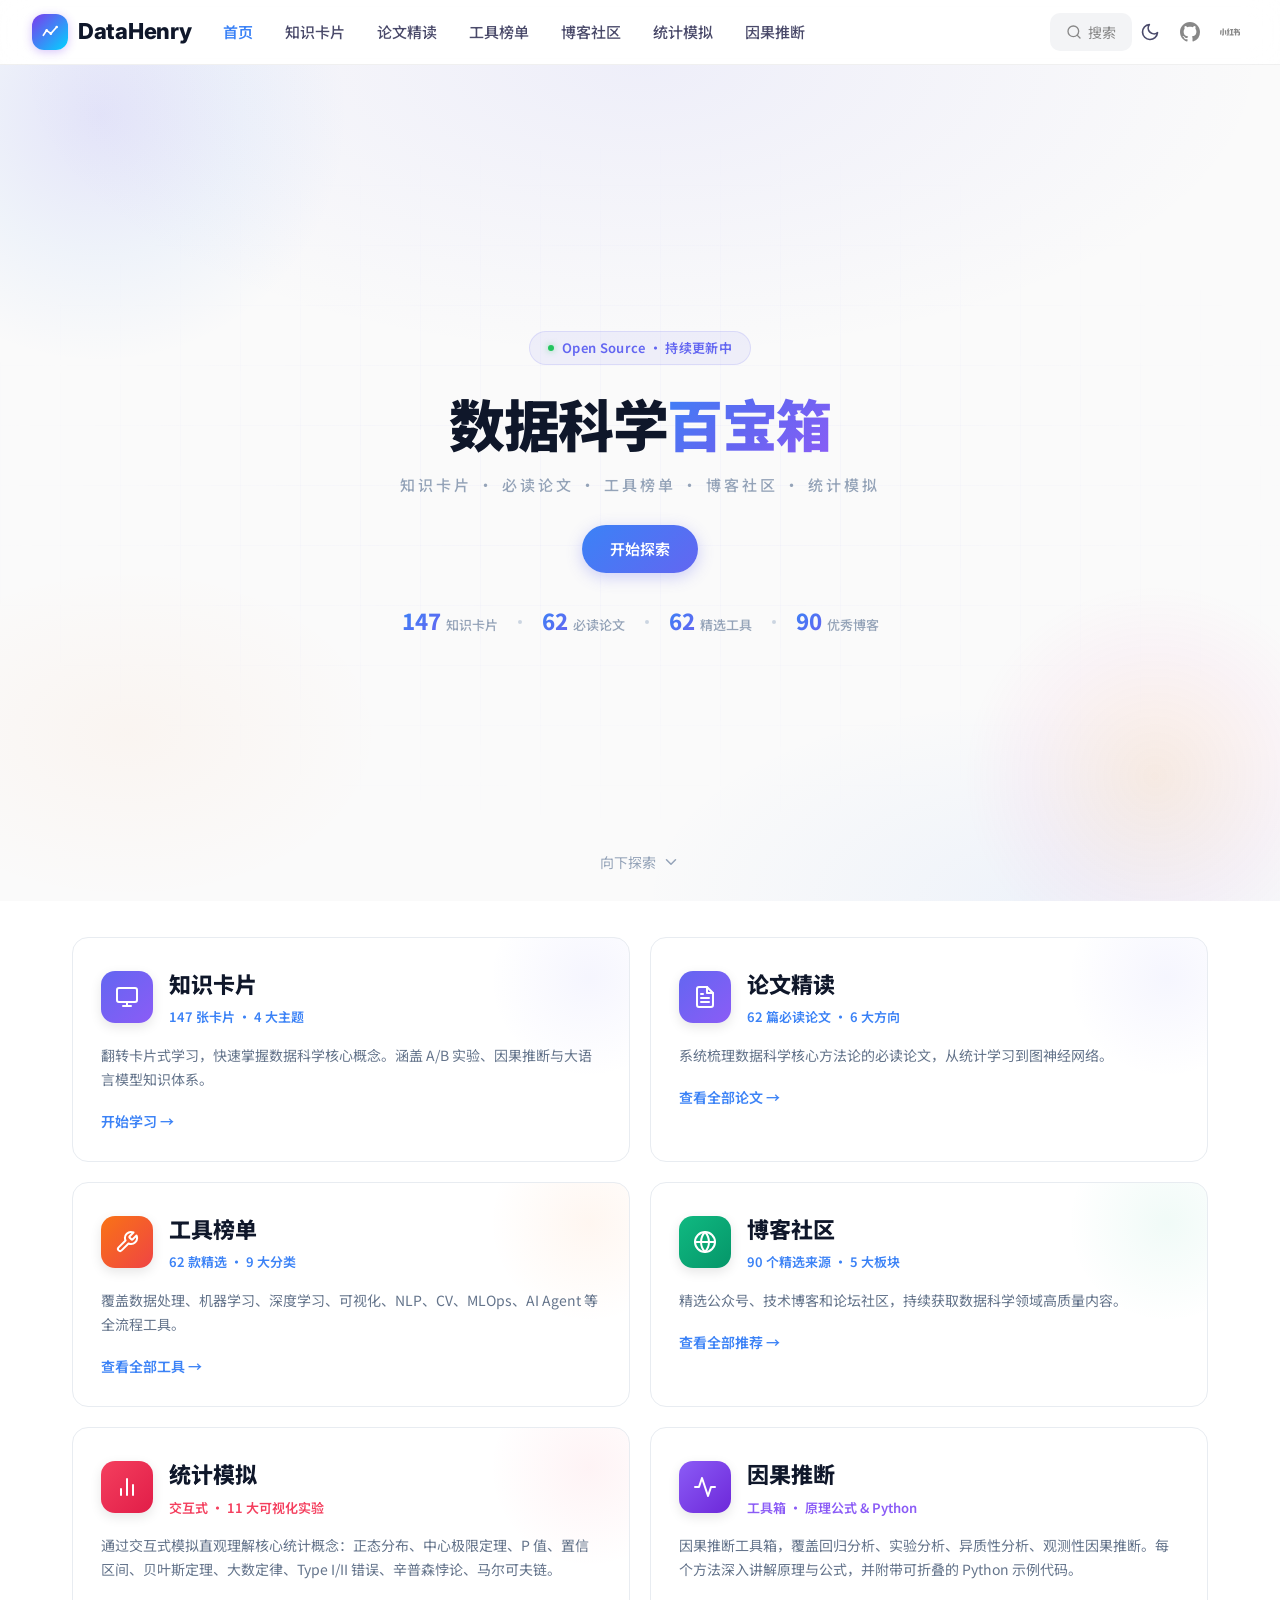
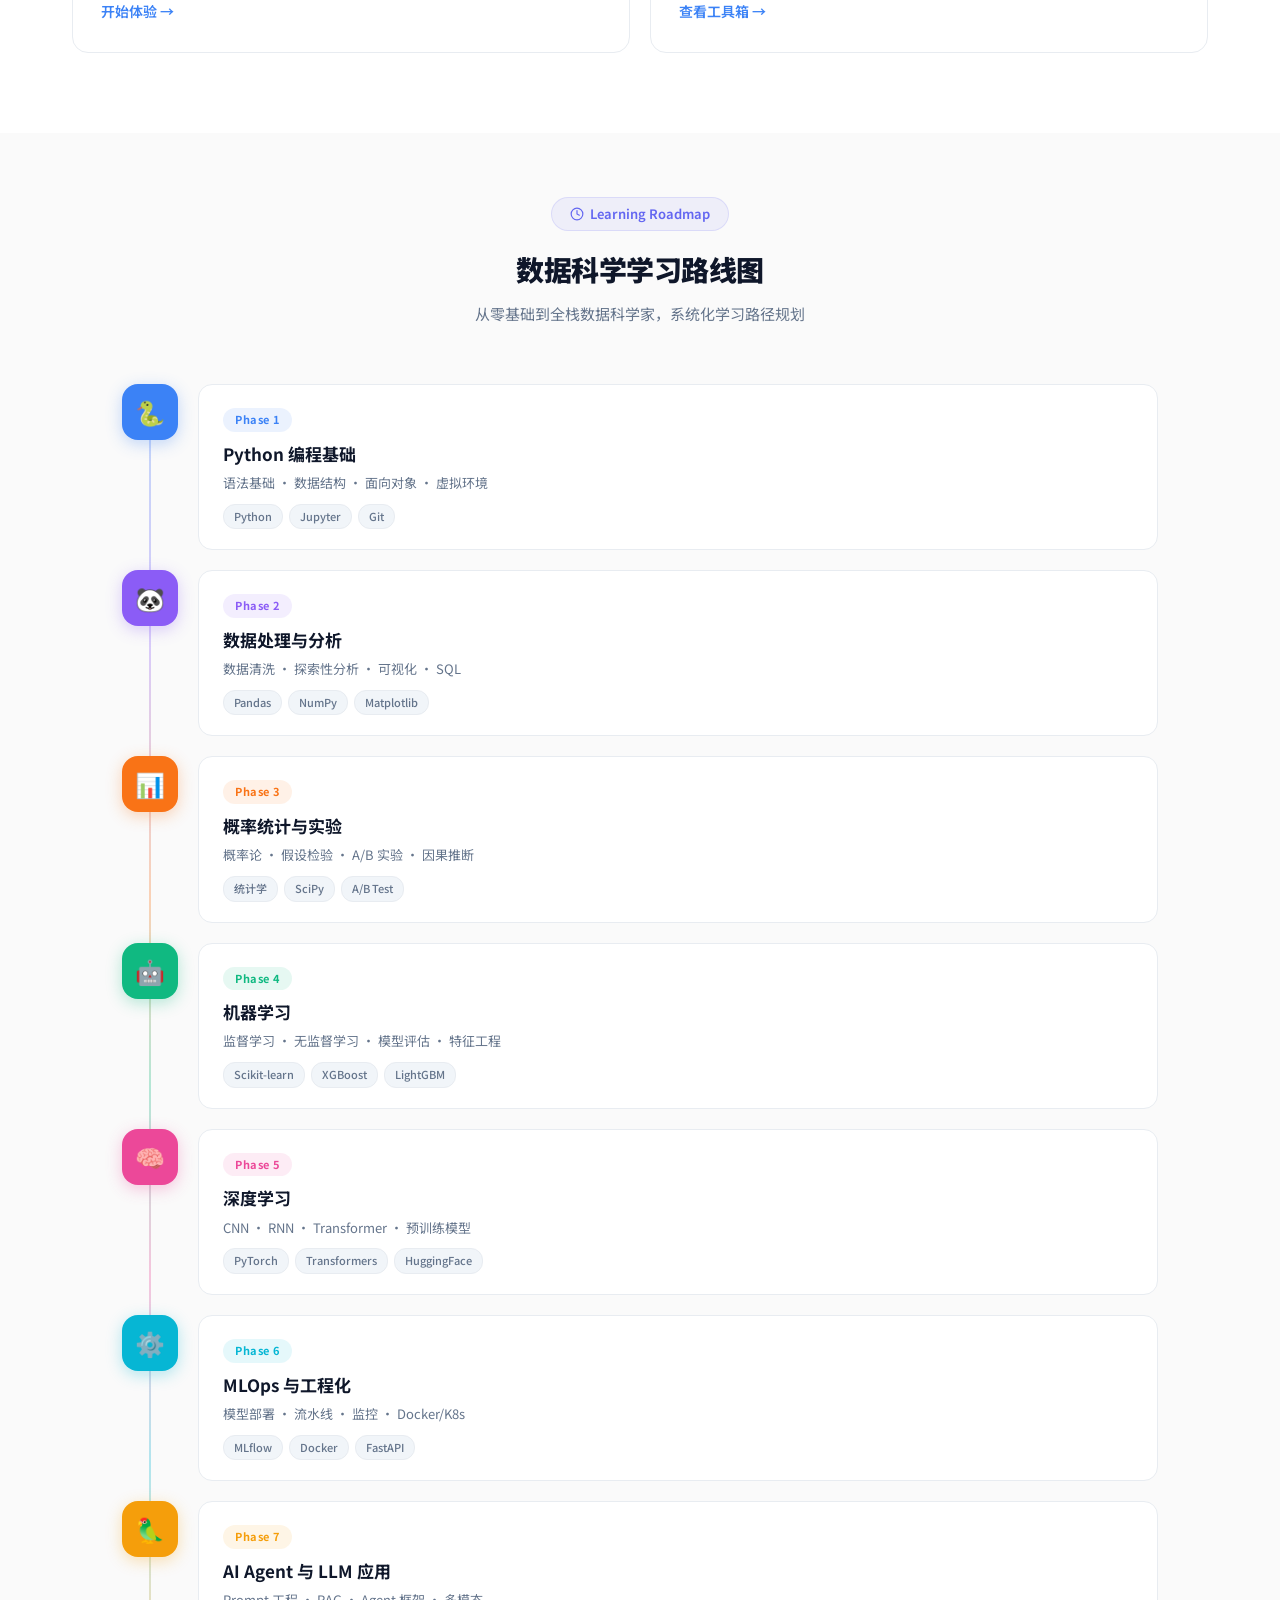
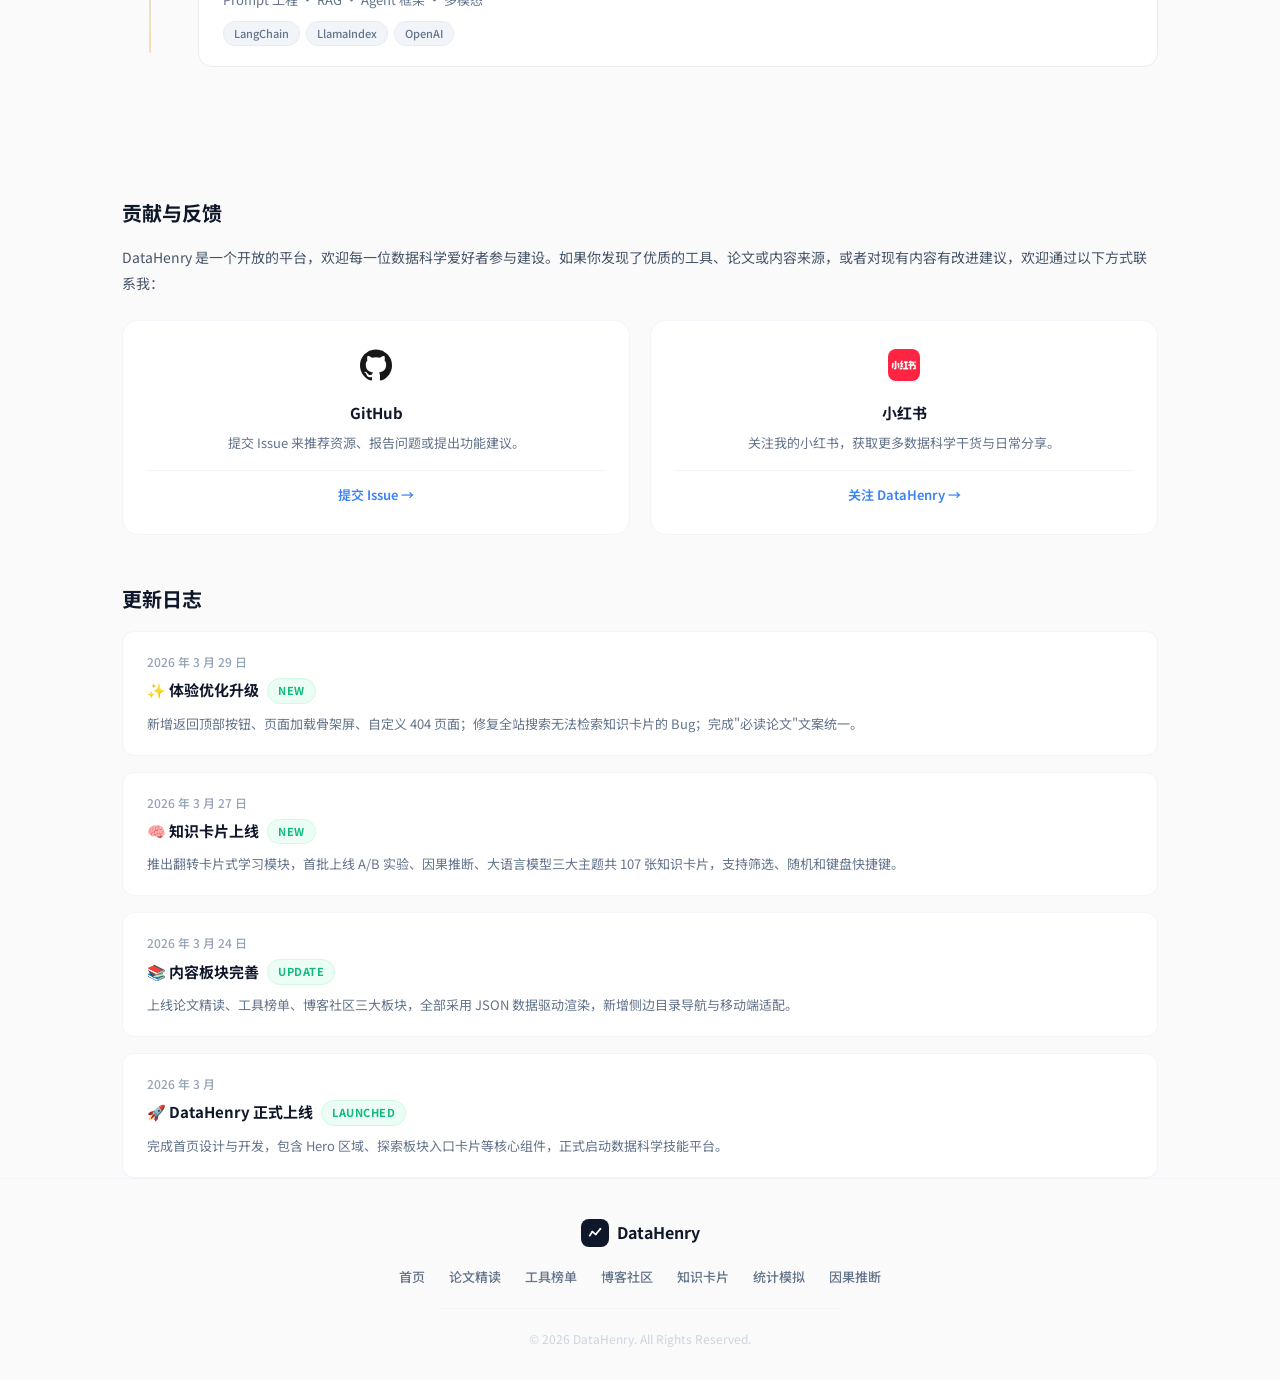
==== index.html @ 79230c28 "feat: 新增因果推断模块（异质性分析、实验分析），重组模块结构与样式更新" ====
<!DOCTYPE html>
<html lang="zh-CN">
<head>
  <meta charset="UTF-8">
  <meta name="viewport" content="width=device-width, initial-scale=1.0">
  <title>DataHenry - 数据科学百宝箱 | 工具·论文·博客一站式导航</title>
  <meta name="description" content="DataHenry 数据科学百宝箱，精选 60+ 数据科学工具、必读论文与优质博客社区，覆盖数据处理、机器学习、深度学习、NLP、CV、MLOps、AI Agent 全流程。">
  <meta name="keywords" content="数据科学,机器学习,深度学习,Python,数据分析,AI工具,论文精读,DataHenry">
  <link rel="canonical" href="https://www.datahenry.com/">
  <meta property="og:title" content="DataHenry - 数据科学百宝箱">
  <meta property="og:description" content="工具·论文·博客，一站式数据科学学习导航平台">
  <meta property="og:type" content="website">
  <meta property="og:url" content="https://www.datahenry.com/">
  <meta property="og:image" content="https://www.datahenry.com/images/og-cover.png">
  <meta name="twitter:card" content="summary_large_image">
  <meta name="twitter:title" content="DataHenry - 数据科学百宝箱">
  <meta name="twitter:description" content="工具·论文·博客，一站式数据科学学习导航平台">
  <meta name="twitter:image" content="https://www.datahenry.com/images/og-cover.png">
  <!-- Google Analytics: 替换 G-XXXXXXXXXX 为真实 ID 后取消注释 -->
  <!-- <script async src="https://www.googletagmanager.com/gtag/js?id=G-XXXXXXXXXX"></script>
  <script>window.dataLayer=window.dataLayer||[];function gtag(){dataLayer.push(arguments);}gtag('js',new Date());gtag('config','G-XXXXXXXXXX');</script> -->
  <!-- 百度统计 -->
  <script>
  var _hmt = _hmt || [];
  (function() {
    var hm = document.createElement("script");
    hm.src = "https://hm.baidu.com/hm.js?59f51c7002c5b191a2f53b23c5a838da";
    var s = document.getElementsByTagName("script")[0];
    s.parentNode.insertBefore(hm, s);
  })();
  </script>
  <script src="js/theme.js"></script>
  <link rel="icon" type="image/svg+xml" href="data:image/svg+xml,<svg xmlns='http://www.w3.org/2000/svg' viewBox='0 0 100 100'><defs><linearGradient id='g' x1='0' y1='0' x2='1' y2='1'><stop offset='0%25' stop-color='%237c3aed'/><stop offset='100%25' stop-color='%2300d4ff'/></linearGradient></defs><rect rx='20' width='100' height='100' fill='url(%23g)'/><polyline points='20 65 35 45 55 55 80 25' fill='none' stroke='white' stroke-width='8' stroke-linecap='round' stroke-linejoin='round'/><circle cx='35' cy='45' r='5' fill='white'/><circle cx='55' cy='55' r='5' fill='white'/><circle cx='80' cy='25' r='5' fill='white'/></svg>">
  <link rel="stylesheet" href="css/style.css?v=20260329e">
  <link rel="stylesheet" href="css/assistant.css?v=20260324">
  <link rel="stylesheet" href="css/dark-mode.css?v=20260329b">
  <link rel="preconnect" href="https://fonts.googleapis.com">
  <link rel="preconnect" href="https://fonts.gstatic.com" crossorigin>
  <link href="https://fonts.googleapis.com/css2?family=Noto+Sans+SC:wght@400;700&family=Inter:wght@800&display=swap" rel="stylesheet">
</head>
<body>

  <!-- 顶部导航 -->
  <header class="navbar">
    <div class="navbar-inner">
      <div class="logo">
        <a href="index.html" style="display:flex;align-items:center;gap:10px;">
          <div class="logo-icon"><svg viewBox="0 0 24 24"><polyline points="4 16 8 10 13 14 20 6"/><circle cx="8" cy="10" r="1.5" fill="#fff" stroke="none"/><circle cx="13" cy="14" r="1.5" fill="#fff" stroke="none"/><circle cx="20" cy="6" r="1.5" fill="#fff" stroke="none"/></svg></div>
          <span class="logo-text">DataHenry</span>
        </a>
      </div>
      <nav class="nav-links">
        <a href="index.html" class="nav-link active">首页</a>
        <a href="pages/flashcards.html" class="nav-link">知识卡片</a>
        <a href="pages/papers.html" class="nav-link">论文精读</a>
        <a href="pages/tools.html" class="nav-link">工具榜单</a>
        <a href="pages/articles.html" class="nav-link">博客社区</a>
        <a href="pages/stat-intuition.html" class="nav-link">统计模拟</a>
        <a href="pages/causal-inference.html" class="nav-link">因果推断</a>
      </nav>
      <div class="nav-search">
        <svg width="16" height="16" viewBox="0 0 24 24" fill="none" stroke="currentColor" stroke-width="2" stroke-linecap="round" stroke-linejoin="round">
          <circle cx="11" cy="11" r="8"></circle>
          <line x1="21" y1="21" x2="16.65" y2="16.65"></line>
        </svg>
        搜索
      </div>
      <div class="nav-social">
        <button class="theme-toggle" onclick="toggleTheme()" title="切换深色模式" aria-label="切换深色/浅色模式">
          <span class="icon-sun" aria-hidden="true"><svg width="20" height="20" viewBox="0 0 24 24" fill="none" stroke="currentColor" stroke-width="2" stroke-linecap="round" stroke-linejoin="round"><circle cx="12" cy="12" r="5"/><line x1="12" y1="1" x2="12" y2="3"/><line x1="12" y1="21" x2="12" y2="23"/><line x1="4.22" y1="4.22" x2="5.64" y2="5.64"/><line x1="18.36" y1="18.36" x2="19.78" y2="19.78"/><line x1="1" y1="12" x2="3" y2="12"/><line x1="21" y1="12" x2="23" y2="12"/><line x1="4.22" y1="19.78" x2="5.64" y2="18.36"/><line x1="18.36" y1="5.64" x2="19.78" y2="4.22"/></svg></span>
          <span class="icon-moon" aria-hidden="true"><svg width="20" height="20" viewBox="0 0 24 24" fill="none" stroke="currentColor" stroke-width="2" stroke-linecap="round" stroke-linejoin="round"><path d="M21 12.79A9 9 0 1111.21 3 7 7 0 0021 12.79z"/></svg></span>
        </button>
        <a href="https://github.com/datahenry99/datascience" target="_blank" rel="noopener" class="nav-github" title="GitHub" aria-label="GitHub">
          <svg width="20" height="20" viewBox="0 0 24 24" fill="currentColor"><path d="M12 0C5.37 0 0 5.37 0 12c0 5.31 3.435 9.795 8.205 11.385.6.105.825-.255.825-.57 0-.285-.015-1.23-.015-2.235-3.015.555-3.795-.735-4.035-1.41-.135-.345-.72-1.41-1.23-1.695-.42-.225-1.02-.78-.015-.795.945-.015 1.62.87 1.845 1.23 1.08 1.815 2.805 1.305 3.495.99.105-.78.42-1.305.765-1.605-2.67-.3-5.46-1.335-5.46-5.925 0-1.305.465-2.385 1.23-3.225-.12-.3-.54-1.53.12-3.18 0 0 1.005-.315 3.3 1.23.96-.27 1.98-.405 3-.405s2.04.135 3 .405c2.295-1.56 3.3-1.23 3.3-1.23.66 1.65.24 2.88.12 3.18.765.84 1.23 1.905 1.23 3.225 0 4.605-2.805 5.625-5.475 5.925.435.375.81 1.095.81 2.22 0 1.605-.015 2.895-.015 3.3 0 .315.225.69.825.57A12.02 12.02 0 0024 12c0-6.63-5.37-12-12-12z"/></svg>
        </a>
        <a href="https://xhslink.com/m/5PayTgjUO7K" target="_blank" rel="noopener" class="nav-xiaohongshu" title="小红书" aria-label="小红书">
          <svg width="20" height="20" viewBox="0 0 24 24" fill="currentColor"><path d="M22.405 9.879c.002.016.01.02.07.019h.725a.797.797 0 0 0 .78-.972.794.794 0 0 0-.884-.618.795.795 0 0 0-.692.794c0 .101-.002.666.001.777zm-11.509 4.808c-.203.001-1.353.004-1.685.003a2.528 2.528 0 0 1-.766-.126.025.025 0 0 0-.03.014L7.7 16.127a.025.025 0 0 0 .01.032c.111.06.336.124.495.124.66.01 1.32.002 1.981 0 .01 0 .02-.006.023-.015l.712-1.545a.025.025 0 0 0-.024-.036zM.477 9.91c-.071 0-.076.002-.076.01a.834.834 0 0 0-.01.08c-.027.397-.038.495-.234 3.06-.012.24-.034.389-.135.607-.026.057-.033.042.003.112.046.092.681 1.523.787 1.74.008.015.011.02.017.02.008 0 .033-.026.047-.044.147-.187.268-.391.371-.606.306-.635.44-1.325.486-1.706.014-.11.021-.22.03-.33l.204-2.616.022-.293c.003-.029 0-.033-.03-.034zm7.203 3.757a1.427 1.427 0 0 1-.135-.607c-.004-.084-.031-.39-.235-3.06a.443.443 0 0 0-.01-.082c-.004-.011-.052-.008-.076-.008h-1.48c-.03.001-.034.005-.03.034l.021.293c.076.982.153 1.964.233 2.946.05.4.186 1.085.487 1.706.103.215.223.419.37.606.015.018.037.051.048.049.02-.003.742-1.642.804-1.765.036-.07.03-.055.003-.112zm3.861-.913h-.872a.126.126 0 0 1-.116-.178l1.178-2.625a.025.025 0 0 0-.023-.035l-1.318-.003a.148.148 0 0 1-.135-.21l.876-1.954a.025.025 0 0 0-.023-.035h-1.56c-.01 0-.02.006-.024.015l-.926 2.068c-.085.169-.314.634-.399.938a.534.534 0 0 0-.02.191.46.46 0 0 0 .23.378.981.981 0 0 0 .46.119h.59c.041 0-.688 1.482-.834 1.972a.53.53 0 0 0-.023.172.465.465 0 0 0 .23.398c.15.092.342.12.475.12l1.66-.001c.01 0 .02-.006.023-.015l.575-1.28a.025.025 0 0 0-.024-.035zm-6.93-4.937H3.1a.032.032 0 0 0-.034.033c0 1.048-.01 2.795-.01 6.829 0 .288-.269.262-.28.262h-.74c-.04.001-.044.004-.04.047.001.037.465 1.064.555 1.263.01.02.03.033.051.033.157.003.767.009.938-.014.153-.02.3-.06.438-.132.3-.156.49-.419.595-.765.052-.172.075-.353.075-.533.002-2.33 0-4.66-.007-6.991a.032.032 0 0 0-.032-.032zm11.784 6.896c0-.014-.01-.021-.024-.022h-1.465c-.048-.001-.049-.002-.05-.049v-4.66c0-.072-.005-.07.07-.07h.863c.08 0 .075.004.075-.074V8.393c0-.082.006-.076-.08-.076h-3.5c-.064 0-.075-.006-.075.073v1.445c0 .083-.006.077.08.077h.854c.075 0 .07-.004.07.07v4.624c0 .095.008.084-.085.084-.37 0-1.11-.002-1.304 0-.048.001-.06.03-.06.03l-.697 1.519s-.014.025-.008.036c.006.01.013.008.058.008 1.748.003 3.495.002 5.243.002.03-.001.034-.006.035-.033v-1.539zm4.177-3.43c0 .013-.007.023-.02.024-.346.006-.692.004-1.037.004-.014-.002-.022-.01-.022-.024-.005-.434-.007-.869-.01-1.303 0-.072-.006-.071.07-.07l.733-.003c.041 0 .081.002.12.015.093.025.16.107.165.204.006.431.002 1.153.001 1.153zm2.67.244a1.953 1.953 0 0 0-.883-.222h-.18c-.04-.001-.04-.003-.042-.04V10.21c0-.132-.007-.263-.025-.394a1.823 1.823 0 0 0-.153-.53 1.533 1.533 0 0 0-.677-.71 2.167 2.167 0 0 0-1-.258c-.153-.003-.567 0-.72 0-.07 0-.068.004-.068-.065V7.76c0-.031-.01-.041-.046-.039H17.93s-.016 0-.023.007c-.006.006-.008.012-.008.023v.546c-.008.036-.057.015-.082.022h-.95c-.022.002-.028.008-.03.032v1.481c0 .09-.004.082.082.082h.913c.082 0 .072.128.072.128V11.19s.003.117-.06.117h-1.482c-.068 0-.06.082-.06.082v1.445s-.01.068.064.068h1.457c.082 0 .076-.006.076.079v3.225c0 .088-.007.081.082.081h1.43c.09 0 .082.007.082-.08v-3.27c0-.029.006-.035.033-.035l2.323-.003c.098 0 .191.02.28.061a.46.46 0 0 1 .274.407c.008.395.003.79.003 1.185 0 .259-.107.367-.33.367h-1.218c-.023.002-.029.008-.028.033.184.437.374.871.57 1.303a.045.045 0 0 0 .04.026c.17.005.34.002.51.003.15-.002.517.004.666-.01a2.03 2.03 0 0 0 .408-.075c.59-.18.975-.698.976-1.313v-1.981c0-.128-.01-.254-.034-.38 0 .078-.029-.641-.724-.998z"/></svg>
        </a>
      </div>
      <button class="nav-theme-mobile" onclick="toggleTheme()" title="切换深色模式">
        <span class="icon-sun"><svg width="20" height="20" viewBox="0 0 24 24" fill="none" stroke="currentColor" stroke-width="2" stroke-linecap="round" stroke-linejoin="round"><circle cx="12" cy="12" r="5"/><line x1="12" y1="1" x2="12" y2="3"/><line x1="12" y1="21" x2="12" y2="23"/><line x1="4.22" y1="4.22" x2="5.64" y2="5.64"/><line x1="18.36" y1="18.36" x2="19.78" y2="19.78"/><line x1="1" y1="12" x2="3" y2="12"/><line x1="21" y1="12" x2="23" y2="12"/><line x1="4.22" y1="19.78" x2="5.64" y2="18.36"/><line x1="18.36" y1="5.64" x2="19.78" y2="4.22"/></svg></span>
        <span class="icon-moon"><svg width="20" height="20" viewBox="0 0 24 24" fill="none" stroke="currentColor" stroke-width="2" stroke-linecap="round" stroke-linejoin="round"><path d="M21 12.79A9 9 0 1111.21 3 7 7 0 0021 12.79z"/></svg></span>
      </button>
      <button class="nav-search-mobile" onclick="openSearch()">
        <svg width="20" height="20" viewBox="0 0 24 24" fill="none" stroke="currentColor" stroke-width="2" stroke-linecap="round" stroke-linejoin="round"><circle cx="11" cy="11" r="8"></circle><line x1="21" y1="21" x2="16.65" y2="16.65"></line></svg>
      </button>
      <button class="nav-hamburger" onclick="toggleMobileMenu()" aria-label="打开导航菜单" aria-expanded="false">
        <svg viewBox="0 0 24 24" fill="none" stroke="currentColor" stroke-width="2" stroke-linecap="round"><line x1="3" y1="6" x2="21" y2="6"/><line x1="3" y1="12" x2="21" y2="12"/><line x1="3" y1="18" x2="21" y2="18"/></svg>
      </button>
    </div>
  </header>

  <!-- 移动端菜单 -->
  <div class="mobile-menu-overlay" onclick="toggleMobileMenu()" aria-hidden="true"></div>
  <div class="mobile-menu" role="dialog" aria-label="导航菜单">
    <!-- 品牌头部 -->
    <div class="mobile-menu-brand">
      <div class="mobile-menu-brand-left">
        <div class="mobile-menu-logo"><svg viewBox="0 0 24 24" width="20" height="20" fill="none" stroke="#fff" stroke-width="2.5" stroke-linecap="round" stroke-linejoin="round"><polyline points="4 16 8 10 13 14 20 6"/><circle cx="8" cy="10" r="1.5" fill="#fff" stroke="none"/><circle cx="13" cy="14" r="1.5" fill="#fff" stroke="none"/><circle cx="20" cy="6" r="1.5" fill="#fff" stroke="none"/></svg></div>
        <div>
          <div class="mobile-menu-brand-name">DataHenry</div>
          <div class="mobile-menu-brand-desc">数据科学导航站</div>
        </div>
      </div>
      <button class="mobile-menu-close" onclick="toggleMobileMenu()">
        <svg width="16" height="16" viewBox="0 0 24 24" fill="none" stroke="currentColor" stroke-width="2" stroke-linecap="round"><line x1="18" y1="6" x2="6" y2="18"/><line x1="6" y1="6" x2="18" y2="18"/></svg>
      </button>
    </div>

    <!-- 搜索 -->
    <div class="mobile-search-btn" onclick="toggleMobileMenu();openSearch();">
      <svg width="15" height="15" viewBox="0 0 24 24" fill="none" stroke="currentColor" stroke-width="2" stroke-linecap="round" stroke-linejoin="round"><circle cx="11" cy="11" r="8"></circle><line x1="21" y1="21" x2="16.65" y2="16.65"></line></svg>
      <span>搜索本站信息</span>
    </div>

    <!-- 导航链接 -->
    <div class="mobile-menu-links">
      <a href="index.html" class="mobile-link active">
        <span class="mobile-link-icon"><svg width="18" height="18" viewBox="0 0 24 24" fill="none" stroke="currentColor" stroke-width="2" stroke-linecap="round" stroke-linejoin="round"><path d="M3 9l9-7 9 7v11a2 2 0 0 1-2 2H5a2 2 0 0 1-2-2z"/><polyline points="9 22 9 12 15 12 15 22"/></svg></span>
        <span class="mobile-link-text">首页</span>
      </a>
      <a href="pages/flashcards.html" class="mobile-link">
        <span class="mobile-link-icon"><svg width="18" height="18" viewBox="0 0 24 24" fill="none" stroke="currentColor" stroke-width="2" stroke-linecap="round" stroke-linejoin="round"><rect x="2" y="3" width="20" height="14" rx="2" ry="2"/><line x1="8" y1="21" x2="16" y2="21"/><line x1="12" y1="17" x2="12" y2="21"/></svg></span>
        <span class="mobile-link-text">知识卡片</span>
      </a>
      <a href="pages/papers.html" class="mobile-link">
        <span class="mobile-link-icon"><svg width="18" height="18" viewBox="0 0 24 24" fill="none" stroke="currentColor" stroke-width="2" stroke-linecap="round" stroke-linejoin="round"><path d="M14 2H6a2 2 0 0 0-2 2v16a2 2 0 0 0 2 2h12a2 2 0 0 0 2-2V8z"/><polyline points="14 2 14 8 20 8"/><line x1="16" y1="13" x2="8" y2="13"/><line x1="16" y1="17" x2="8" y2="17"/></svg></span>
        <span class="mobile-link-text">论文精读</span>
      </a>
      <a href="pages/tools.html" class="mobile-link">
        <span class="mobile-link-icon"><svg width="18" height="18" viewBox="0 0 24 24" fill="none" stroke="currentColor" stroke-width="2" stroke-linecap="round" stroke-linejoin="round"><path d="M14.7 6.3a1 1 0 0 0 0 1.4l1.6 1.6a1 1 0 0 0 1.4 0l3.77-3.77a6 6 0 0 1-7.94 7.94l-6.91 6.91a2.12 2.12 0 0 1-3-3l6.91-6.91a6 6 0 0 1 7.94-7.94l-3.76 3.76z"/></svg></span>
        <span class="mobile-link-text">工具榜单</span>
      </a>
      <a href="pages/articles.html" class="mobile-link">
        <span class="mobile-link-icon"><svg width="18" height="18" viewBox="0 0 24 24" fill="none" stroke="currentColor" stroke-width="2" stroke-linecap="round" stroke-linejoin="round"><circle cx="12" cy="12" r="10"/><line x1="2" y1="12" x2="22" y2="12"/><path d="M12 2a15.3 15.3 0 0 1 4 10 15.3 15.3 0 0 1-4 10 15.3 15.3 0 0 1-4-10 15.3 15.3 0 0 1 4-10z"/></svg></span>
        <span class="mobile-link-text">博客社区</span>
      </a>
      <a href="pages/stat-intuition.html" class="mobile-link">
        <span class="mobile-link-icon"><svg width="18" height="18" viewBox="0 0 24 24" fill="none" stroke="currentColor" stroke-width="2" stroke-linecap="round" stroke-linejoin="round"><path d="M18 20V10"/><path d="M12 20V4"/><path d="M6 20v-6"/></svg></span>
        <span class="mobile-link-text">统计模拟</span>
      </a>
      <a href="pages/causal-inference.html" class="mobile-link">
        <span class="mobile-link-icon"><svg width="18" height="18" viewBox="0 0 24 24" fill="none" stroke="currentColor" stroke-width="2" stroke-linecap="round" stroke-linejoin="round"><path d="M22 12h-4l-3 9L9 3l-3 9H2"/></svg></span>
        <span class="mobile-link-text">因果推断</span>
      </a>
    </div>



    <!-- 底部 -->
    <div class="mobile-menu-footer">
      <div class="mobile-menu-footer-deco"></div>
      <p>© 2026 DataHenry</p>
    </div>
  </div>
  <script>
  function toggleMobileMenu() {
    const menu = document.querySelector('.mobile-menu');
    menu.classList.toggle('active');
    document.querySelector('.mobile-menu-overlay').classList.toggle('active');
    const isOpen = menu.classList.contains('active');
    document.body.style.overflow = isOpen ? 'hidden' : '';
    const hamburger = document.querySelector('.nav-hamburger');
    if (hamburger) hamburger.setAttribute('aria-expanded', isOpen);
  }
  </script>

  <!-- Hero 区域 -->
  <section class="hero">
    <div class="hero-bg-blur"></div>
    <div class="hero-inner hero-center">
      <div class="hero-tag">
        <span class="hero-tag-dot"></span>
        Open Source · 持续更新中
      </div>
      <h1 class="hero-title">
        数据科学<span class="hero-title-gradient">百宝箱</span>
      </h1>
      <p class="hero-subtitle">知识卡片 · 必读论文 · 工具榜单 · 博客社区 · 统计模拟</p>
      <div class="hero-cta-group">
        <a href="#explore" class="btn btn-primary hero-btn">开始探索</a>
      </div>
      <div class="hero-stats-inline">
        <div class="hero-stat-inline">
          <span class="hero-stat-num" id="stat-flashcards">--</span>
          <span class="hero-stat-txt">知识卡片</span>
        </div>
        <span class="hero-stat-dot"></span>
        <div class="hero-stat-inline">
          <span class="hero-stat-num" id="stat-papers">--</span>
          <span class="hero-stat-txt">必读论文</span>
        </div>
        <span class="hero-stat-dot"></span>
        <div class="hero-stat-inline">
          <span class="hero-stat-num" id="stat-tools">--</span>
          <span class="hero-stat-txt">精选工具</span>
        </div>
        <span class="hero-stat-dot"></span>
        <div class="hero-stat-inline">
          <span class="hero-stat-num" id="stat-articles">--</span>
          <span class="hero-stat-txt">优秀博客</span>
        </div>
      </div>
    </div>
    <!-- 浮动技术标签 -->
    <div class="hero-float-tags">
      <span class="float-tag" style="--x:-580px;--y:-180px;--delay:0s;">🐼 Pandas</span>
      <span class="float-tag" style="--x:350px;--y:-190px;--delay:0.6s;">🔥 PyTorch</span>
      <span class="float-tag" style="--x:580px;--y:-160px;--delay:1.1s;">📊 Matplotlib</span>
      <span class="float-tag" style="--x:-560px;--y:200px;--delay:0.3s;">🤖 Scikit-learn</span>
      <span class="float-tag" style="--x:540px;--y:120px;--delay:0.8s;">🧠 TensorFlow</span>
      <span class="float-tag" style="--x:-540px;--y:10px;--delay:0.5s;">🦜 LangChain</span>
      <span class="float-tag" style="--x:-400px;--y:-200px;--delay:0.9s;">🧪 AB实验</span>
      <span class="float-tag" style="--x:500px;--y:200px;--delay:1.3s;">🦀 OpenClaw</span>
    </div>
    <a href="#explore" class="hero-scroll-hint">
      <span>向下探索</span>
      <svg width="18" height="18" viewBox="0 0 24 24" fill="none" stroke="currentColor" stroke-width="2" stroke-linecap="round" stroke-linejoin="round"><polyline points="6 9 12 15 18 9"/></svg>
    </a>
  </section>

  <script>
  // 动态统计各板块数量，同步更新 Hero 统计和卡片副标题/标签
  // 标签配色表
  const tagColors = ['#3b82f6','#8b5cf6','#f97316','#10b981','#ef4444','#ec4899','#06b6d4','#f59e0b','#22c55e','#64748b'];

  function renderTags(container, names, maxShow) {
    if (!container) return;
    container.innerHTML = '';
    const show = names.slice(0, maxShow);
    const rest = names.length - maxShow;
    show.forEach((name, i) => {
      const span = document.createElement('span');
      span.className = 'explore-mini-tag';
      span.style.setProperty('--tag-color', tagColors[i % tagColors.length]);
      span.textContent = name;
      container.appendChild(span);
    });
    if (rest > 0) {
      const more = document.createElement('span');
      more.className = 'explore-mini-tag';
      more.style.setProperty('--tag-color', '#64748b');
      more.textContent = '+' + rest + ' more';
      container.appendChild(more);
    }
  }

  (async function loadStats() {
    // ===== 论文 =====
    try {
      const papersRes = await fetch('data/papers.json');
      const papersData = await papersRes.json();
      const sections = papersData.sections;
      const papersCount = sections.reduce((sum, s) => sum + s.papers.length, 0);
      const papersCats = sections.length;
      document.getElementById('stat-papers').textContent = papersCount;
      document.getElementById('card-papers-subtitle').textContent = papersCount + ' 篇必读论文 · ' + papersCats + ' 大方向';
      const paperNames = sections.map(s => s.icon + ' ' + s.title);
      renderTags(document.getElementById('card-papers-tags'), paperNames, 4);
    } catch(e) {
      document.getElementById('stat-papers').textContent = '--';
    }

    // ===== 博客与社区 =====
    try {
      const articlesRes = await fetch('data/articles.json');
      const articlesData = await articlesRes.json();
      const aSections = articlesData.sections;
      const articlesCount = aSections.reduce((sum, s) => sum + s.items.length, 0);
      const articlesCats = aSections.length;
      document.getElementById('stat-articles').textContent = articlesCount;
      document.getElementById('card-articles-subtitle').textContent = articlesCount + ' 个精选来源 · ' + articlesCats + ' 大板块';
      const articleNames = aSections.map(s => s.icon + ' ' + s.title);
      renderTags(document.getElementById('card-articles-tags'), articleNames, 4);
    } catch(e) {
      document.getElementById('stat-articles').textContent = '--';
    }

    // ===== 工具 =====
    try {
      const toolsRes = await fetch('data/tools.json');
      const toolsData = await toolsRes.json();
      const toolsCount = toolsData.tools.length;
      const catCount = toolsData.categories.length;
      const catNames = toolsData.categories.map(c => c.emoji + ' ' + c.title);
      document.getElementById('stat-tools').textContent = toolsCount;
      document.getElementById('card-tools-subtitle').textContent = toolsCount + ' 款精选 · ' + catCount + ' 大分类';
      renderTags(document.getElementById('card-tools-tags'), catNames, 4);
    } catch(e) {
      document.getElementById('stat-tools').textContent = '--';
    }

    // ===== 知识卡片 =====
    try {
      const flashRes = await fetch('data/flashcards.json');
      const flashData = await flashRes.json();
      const topics = flashData.topics;
      const flashCount = topics.reduce((sum, t) => sum + t.cardCount, 0);
      document.getElementById('stat-flashcards').textContent = flashCount;
      document.getElementById('card-flashcards-subtitle').textContent = flashCount + ' 张卡片 · ' + topics.length + ' 大主题';
    } catch(e) {
      document.getElementById('stat-flashcards').textContent = '--';
    }


  })();
  </script>

  <!-- 探索板块入口区域 -->
  <section class="explore-section" id="explore">
    <div class="explore-inner">
      <div class="explore-grid">

        <!-- 知识卡片 -->
        <a href="pages/flashcards.html" class="explore-card explore-card-flashcards">
          <div class="explore-card-glow"></div>
          <div class="explore-card-content">
            <div class="explore-card-header">
              <div class="explore-card-icon" style="background: linear-gradient(135deg, #6366f1, #8b5cf6);"><svg width="24" height="24" viewBox="0 0 24 24" fill="none" stroke="#fff" stroke-width="2" stroke-linecap="round" stroke-linejoin="round"><rect x="2" y="3" width="20" height="14" rx="2" ry="2"/><line x1="8" y1="21" x2="16" y2="21"/><line x1="12" y1="17" x2="12" y2="21"/></svg></div>
              <div class="explore-card-info">
                <h3 class="explore-card-title">知识卡片</h3>
                <p class="explore-card-subtitle" id="card-flashcards-subtitle">107 张卡片 · 3 大主题</p>
              </div>
            </div>
            <p class="explore-card-desc">翻转卡片式学习，快速掌握数据科学核心概念。涵盖 A/B 实验、因果推断与大语言模型知识体系。</p>
            <span class="explore-card-arrow">开始学习 →</span>
          </div>
        </a>

        <!-- 论文精读卡片 -->
        <a href="pages/papers.html" class="explore-card explore-card-papers">
          <div class="explore-card-glow"></div>
          <div class="explore-card-content">
            <div class="explore-card-header">
              <div class="explore-card-icon" style="background: linear-gradient(135deg, #6366f1, #8b5cf6);"><svg width="24" height="24" viewBox="0 0 24 24" fill="none" stroke="#fff" stroke-width="2" stroke-linecap="round" stroke-linejoin="round"><path d="M14 2H6a2 2 0 0 0-2 2v16a2 2 0 0 0 2 2h12a2 2 0 0 0 2-2V8z"/><polyline points="14 2 14 8 20 8"/><line x1="16" y1="13" x2="8" y2="13"/><line x1="16" y1="17" x2="8" y2="17"/><polyline points="10 9 9 9 8 9"/></svg></div>
              <div class="explore-card-info">
                <h3 class="explore-card-title">论文精读</h3>
                <p class="explore-card-subtitle" id="card-papers-subtitle">-- 篇必读论文 · -- 大方向</p>
              </div>
            </div>
            <p class="explore-card-desc">系统梳理数据科学核心方法论的必读论文，从统计学习到图神经网络。</p>
            <span class="explore-card-arrow">查看全部论文 →</span>
          </div>
        </a>

        <!-- 工具榜单卡片 -->
        <a href="pages/tools.html" class="explore-card explore-card-tools">
          <div class="explore-card-glow"></div>
          <div class="explore-card-content">
            <div class="explore-card-header">
              <div class="explore-card-icon" style="background: linear-gradient(135deg, #f97316, #ef4444);"><svg width="24" height="24" viewBox="0 0 24 24" fill="none" stroke="#fff" stroke-width="2" stroke-linecap="round" stroke-linejoin="round"><path d="M14.7 6.3a1 1 0 0 0 0 1.4l1.6 1.6a1 1 0 0 0 1.4 0l3.77-3.77a6 6 0 0 1-7.94 7.94l-6.91 6.91a2.12 2.12 0 0 1-3-3l6.91-6.91a6 6 0 0 1 7.94-7.94l-3.76 3.76z"/></svg></div>
              <div class="explore-card-info">
                <h3 class="explore-card-title">工具榜单</h3>
                <p class="explore-card-subtitle" id="card-tools-subtitle">-- 款精选 · -- 大分类</p>
              </div>
            </div>
            <p class="explore-card-desc">覆盖数据处理、机器学习、深度学习、可视化、NLP、CV、MLOps、AI Agent 等全流程工具。</p>
            <span class="explore-card-arrow">查看全部工具 →</span>
          </div>
        </a>

        <!-- 博客社区卡片 -->
        <a href="pages/articles.html" class="explore-card explore-card-articles">
          <div class="explore-card-glow"></div>
          <div class="explore-card-content">
            <div class="explore-card-header">
              <div class="explore-card-icon" style="background: linear-gradient(135deg, #10b981, #059669);"><svg width="24" height="24" viewBox="0 0 24 24" fill="none" stroke="#fff" stroke-width="2" stroke-linecap="round" stroke-linejoin="round"><circle cx="12" cy="12" r="10"/><line x1="2" y1="12" x2="22" y2="12"/><path d="M12 2a15.3 15.3 0 0 1 4 10 15.3 15.3 0 0 1-4 10 15.3 15.3 0 0 1-4-10 15.3 15.3 0 0 1 4-10z"/></svg></div>
              <div class="explore-card-info">
                <h3 class="explore-card-title">博客社区</h3>
                <p class="explore-card-subtitle" id="card-articles-subtitle">-- 个精选来源 · -- 大板块</p>
              </div>
            </div>
            <p class="explore-card-desc">精选公众号、技术博客和论坛社区，持续获取数据科学领域高质量内容。</p>
            <span class="explore-card-arrow">查看全部推荐 →</span>
          </div>
        </a>

        <!-- 统计模拟 -->
        <a href="pages/stat-intuition.html" class="explore-card explore-card-stat-intuition">
          <div class="explore-card-glow"></div>
          <div class="explore-card-content">
            <div class="explore-card-header">
              <div class="explore-card-icon" style="background: linear-gradient(135deg, #f43f5e, #e11d48);"><svg width="24" height="24" viewBox="0 0 24 24" fill="none" stroke="#fff" stroke-width="2" stroke-linecap="round" stroke-linejoin="round"><path d="M18 20V10"/><path d="M12 20V4"/><path d="M6 20v-6"/></svg></div>
              <div class="explore-card-info">
                <h3 class="explore-card-title">统计模拟</h3>
                <p class="explore-card-subtitle" style="color:#f43f5e;">交互式 · 11 大可视化实验</p>
              </div>
            </div>
            <p class="explore-card-desc">通过交互式模拟直观理解核心统计概念：正态分布、中心极限定理、P 值、置信区间、贝叶斯定理、大数定律、Type I/II 错误、辛普森悖论、马尔可夫链。</p>
            <span class="explore-card-arrow">开始体验 →</span>
          </div>
        </a>

        <!-- 因果推断 -->
        <a href="pages/causal-inference.html" class="explore-card explore-card-causal-inference">
          <div class="explore-card-glow"></div>
          <div class="explore-card-content">
            <div class="explore-card-header">
              <div class="explore-card-icon" style="background: linear-gradient(135deg, #8b5cf6, #6d28d9);"><svg width="24" height="24" viewBox="0 0 24 24" fill="none" stroke="#fff" stroke-width="2" stroke-linecap="round" stroke-linejoin="round"><path d="M22 12h-4l-3 9L9 3l-3 9H2"/></svg></div>
              <div class="explore-card-info">
                <h3 class="explore-card-title">因果推断</h3>
                <p class="explore-card-subtitle" style="color:#8b5cf6;">工具箱 · 原理公式 & Python</p>
              </div>
            </div>
            <p class="explore-card-desc">因果推断工具箱，覆盖回归分析、实验分析、异质性分析、观测性因果推断。每个方法深入讲解原理与公式，并附带可折叠的 Python 示例代码。</p>
            <span class="explore-card-arrow">查看工具箱 →</span>
          </div>
        </a>

      </div>
    </div>
  </section>

  <!-- 学习路线图 -->
  <section class="roadmap-section" id="roadmap">
    <div class="roadmap-inner">
      <div class="roadmap-header">
        <span class="roadmap-tag"><svg width="14" height="14" viewBox="0 0 24 24" fill="none" stroke="currentColor" stroke-width="2" stroke-linecap="round" stroke-linejoin="round"><circle cx="12" cy="12" r="10"/><polyline points="12 6 12 12 16 14"/></svg> Learning Roadmap</span>
        <h2 class="roadmap-title">数据科学学习路线图</h2>
        <p class="roadmap-desc">从零基础到全栈数据科学家，系统化学习路径规划</p>
      </div>
      <div class="roadmap-track">
        <!-- 连接线 -->
        <div class="roadmap-line" aria-hidden="true"></div>

        <div class="roadmap-node" data-phase="1">
          <div class="roadmap-node-dot" style="--dot-color: #3b82f6;">
            <span class="roadmap-node-icon">🐍</span>
          </div>
          <div class="roadmap-node-card">
            <span class="roadmap-phase-badge" style="--badge-bg: rgba(59,130,246,0.1); --badge-color: #3b82f6;">Phase 1</span>
            <h3 class="roadmap-node-title">Python 编程基础</h3>
            <p class="roadmap-node-desc">语法基础 · 数据结构 · 面向对象 · 虚拟环境</p>
            <div class="roadmap-node-tags">
              <span class="roadmap-mini-tag">Python</span>
              <span class="roadmap-mini-tag">Jupyter</span>
              <span class="roadmap-mini-tag">Git</span>
            </div>
          </div>
        </div>

        <div class="roadmap-node" data-phase="2">
          <div class="roadmap-node-dot" style="--dot-color: #8b5cf6;">
            <span class="roadmap-node-icon">🐼</span>
          </div>
          <div class="roadmap-node-card">
            <span class="roadmap-phase-badge" style="--badge-bg: rgba(139,92,246,0.1); --badge-color: #8b5cf6;">Phase 2</span>
            <h3 class="roadmap-node-title">数据处理与分析</h3>
            <p class="roadmap-node-desc">数据清洗 · 探索性分析 · 可视化 · SQL</p>
            <div class="roadmap-node-tags">
              <span class="roadmap-mini-tag">Pandas</span>
              <span class="roadmap-mini-tag">NumPy</span>
              <span class="roadmap-mini-tag">Matplotlib</span>
            </div>
          </div>
        </div>

        <div class="roadmap-node" data-phase="3">
          <div class="roadmap-node-dot" style="--dot-color: #f97316;">
            <span class="roadmap-node-icon">📊</span>
          </div>
          <div class="roadmap-node-card">
            <span class="roadmap-phase-badge" style="--badge-bg: rgba(249,115,22,0.1); --badge-color: #f97316;">Phase 3</span>
            <h3 class="roadmap-node-title">概率统计与实验</h3>
            <p class="roadmap-node-desc">概率论 · 假设检验 · A/B 实验 · 因果推断</p>
            <div class="roadmap-node-tags">
              <span class="roadmap-mini-tag">统计学</span>
              <span class="roadmap-mini-tag">SciPy</span>
              <span class="roadmap-mini-tag">A/B Test</span>
            </div>
          </div>
        </div>

        <div class="roadmap-node" data-phase="4">
          <div class="roadmap-node-dot" style="--dot-color: #10b981;">
            <span class="roadmap-node-icon">🤖</span>
          </div>
          <div class="roadmap-node-card">
            <span class="roadmap-phase-badge" style="--badge-bg: rgba(16,185,129,0.1); --badge-color: #10b981;">Phase 4</span>
            <h3 class="roadmap-node-title">机器学习</h3>
            <p class="roadmap-node-desc">监督学习 · 无监督学习 · 模型评估 · 特征工程</p>
            <div class="roadmap-node-tags">
              <span class="roadmap-mini-tag">Scikit-learn</span>
              <span class="roadmap-mini-tag">XGBoost</span>
              <span class="roadmap-mini-tag">LightGBM</span>
            </div>
          </div>
        </div>

        <div class="roadmap-node" data-phase="5">
          <div class="roadmap-node-dot" style="--dot-color: #ec4899;">
            <span class="roadmap-node-icon">🧠</span>
          </div>
          <div class="roadmap-node-card">
            <span class="roadmap-phase-badge" style="--badge-bg: rgba(236,72,153,0.1); --badge-color: #ec4899;">Phase 5</span>
            <h3 class="roadmap-node-title">深度学习</h3>
            <p class="roadmap-node-desc">CNN · RNN · Transformer · 预训练模型</p>
            <div class="roadmap-node-tags">
              <span class="roadmap-mini-tag">PyTorch</span>
              <span class="roadmap-mini-tag">Transformers</span>
              <span class="roadmap-mini-tag">HuggingFace</span>
            </div>
          </div>
        </div>

        <div class="roadmap-node" data-phase="6">
          <div class="roadmap-node-dot" style="--dot-color: #06b6d4;">
            <span class="roadmap-node-icon">⚙️</span>
          </div>
          <div class="roadmap-node-card">
            <span class="roadmap-phase-badge" style="--badge-bg: rgba(6,182,212,0.1); --badge-color: #06b6d4;">Phase 6</span>
            <h3 class="roadmap-node-title">MLOps 与工程化</h3>
            <p class="roadmap-node-desc">模型部署 · 流水线 · 监控 · Docker/K8s</p>
            <div class="roadmap-node-tags">
              <span class="roadmap-mini-tag">MLflow</span>
              <span class="roadmap-mini-tag">Docker</span>
              <span class="roadmap-mini-tag">FastAPI</span>
            </div>
          </div>
        </div>

        <div class="roadmap-node" data-phase="7">
          <div class="roadmap-node-dot" style="--dot-color: #f59e0b;">
            <span class="roadmap-node-icon">🦜</span>
          </div>
          <div class="roadmap-node-card">
            <span class="roadmap-phase-badge" style="--badge-bg: rgba(245,158,11,0.1); --badge-color: #f59e0b;">Phase 7</span>
            <h3 class="roadmap-node-title">AI Agent 与 LLM 应用</h3>
            <p class="roadmap-node-desc">Prompt 工程 · RAG · Agent 框架 · 多模态</p>
            <div class="roadmap-node-tags">
              <span class="roadmap-mini-tag">LangChain</span>
              <span class="roadmap-mini-tag">LlamaIndex</span>
              <span class="roadmap-mini-tag">OpenAI</span>
            </div>
          </div>
        </div>
      </div>
    </div>
  </section>

  <!-- 贡献与反馈 -->
  <section class="home-section" id="contribute">
    <div class="home-section-inner">
      <h3 class="home-section-title">贡献与反馈</h3>

      <p class="home-section-desc">DataHenry 是一个开放的平台，欢迎每一位数据科学爱好者参与建设。如果你发现了优质的工具、论文或内容来源，或者对现有内容有改进建议，欢迎通过以下方式联系我：</p>

      <div class="home-contribute-grid">
        <div class="home-contribute-card">
          <div class="home-contribute-icon">
            <svg viewBox="0 0 24 24" width="32" height="32">
              <path d="M12 .297c-6.63 0-12 5.373-12 12 0 5.303 3.438 9.8 8.205 11.385.6.113.82-.258.82-.577 0-.285-.01-1.04-.015-2.04-3.338.724-4.042-1.61-4.042-1.61C4.422 18.07 3.633 17.7 3.633 17.7c-1.087-.744.084-.729.084-.729 1.205.084 1.838 1.236 1.838 1.236 1.07 1.835 2.809 1.305 3.495.998.108-.776.417-1.305.76-1.605-2.665-.3-5.466-1.332-5.466-5.93 0-1.31.465-2.38 1.235-3.22-.135-.303-.54-1.523.105-3.176 0 0 1.005-.322 3.3 1.23.96-.267 1.98-.399 3-.405 1.02.006 2.04.138 3 .405 2.28-1.552 3.285-1.23 3.285-1.23.645 1.653.24 2.873.12 3.176.765.84 1.23 1.91 1.23 3.22 0 4.61-2.805 5.625-5.475 5.92.42.36.81 1.096.81 2.22 0 1.606-.015 2.896-.015 3.286 0 .315.21.69.825.57C20.565 22.092 24 17.592 24 12.297c0-6.627-5.373-12-12-12" fill="#181717"/>
            </svg>
          </div>
          <h4 class="home-contribute-title">GitHub</h4>
          <p class="home-contribute-desc">提交 Issue 来推荐资源、报告问题或提出功能建议。</p>
          <a class="home-contribute-link home-contribute-link-a" href="https://github.com/datahenry/datahenry.github.io/issues" target="_blank" rel="noopener">提交 Issue →</a>
        </div>

        <div class="home-contribute-card">
          <div class="home-contribute-icon">
            <img src="images/xiaohongshu-app.png" alt="小红书" width="32" height="32" style="border-radius: 8px;" />
          </div>
          <h4 class="home-contribute-title">小红书</h4>
          <p class="home-contribute-desc">关注我的小红书，获取更多数据科学干货与日常分享。</p>
          <a class="home-contribute-link home-contribute-link-a" href="https://xhslink.com/m/5PayTgjUO7K" target="_blank" rel="noopener">关注 DataHenry →</a>
        </div>
      </div>
    </div>
  </section>

  <!-- 更新日志 -->
  <section class="home-section" id="changelog">
    <div class="home-section-inner">
      <h3 class="home-section-title">更新日志</h3>

      <div class="home-timeline">
        <div class="home-timeline-item">
          <div class="home-timeline-content">
            <span class="home-timeline-date">2026 年 3 月 29 日</span>
            <div class="home-timeline-title-row">
              <h4 class="home-timeline-title">✨ 体验优化升级</h4><span class="home-timeline-badge">NEW</span>
            </div>
            <p class="home-timeline-desc">新增返回顶部按钮、页面加载骨架屏、自定义 404 页面；修复全站搜索无法检索知识卡片的 Bug；完成"必读论文"文案统一。</p>
          </div>
        </div>
        <div class="home-timeline-item">
          <div class="home-timeline-content">
            <span class="home-timeline-date">2026 年 3 月 27 日</span>
            <div class="home-timeline-title-row">
              <h4 class="home-timeline-title">🧠 知识卡片上线</h4><span class="home-timeline-badge">NEW</span>
            </div>
            <p class="home-timeline-desc">推出翻转卡片式学习模块，首批上线 A/B 实验、因果推断、大语言模型三大主题共 107 张知识卡片，支持筛选、随机和键盘快捷键。</p>
          </div>
        </div>
        <div class="home-timeline-item">
          <div class="home-timeline-content">
            <span class="home-timeline-date">2026 年 3 月 24 日</span>
            <div class="home-timeline-title-row">
              <h4 class="home-timeline-title">📚 内容板块完善</h4><span class="home-timeline-badge">UPDATE</span>
            </div>
            <p class="home-timeline-desc">上线论文精读、工具榜单、博客社区三大板块，全部采用 JSON 数据驱动渲染，新增侧边目录导航与移动端适配。</p>
          </div>
        </div>
        <div class="home-timeline-item">
          <div class="home-timeline-content">
            <span class="home-timeline-date">2026 年 3 月</span>
            <div class="home-timeline-title-row">
              <h4 class="home-timeline-title">🚀 DataHenry 正式上线</h4><span class="home-timeline-badge">LAUNCHED</span>
            </div>
            <p class="home-timeline-desc">完成首页设计与开发，包含 Hero 区域、探索板块入口卡片等核心组件，正式启动数据科学技能平台。</p>
          </div>
        </div>
      </div>
    </div>
  </section>
  <footer class="footer">
    <div class="footer-inner">
      <div class="footer-brand">
        <div class="footer-brand-icon"><svg viewBox="0 0 24 24"><polyline points="4 16 8 10 13 14 20 6"/><circle cx="8" cy="10" r="1.5" fill="#fff" stroke="none"/><circle cx="13" cy="14" r="1.5" fill="#fff" stroke="none"/><circle cx="20" cy="6" r="1.5" fill="#fff" stroke="none"/></svg></div>
        DataHenry
      </div>
      <nav class="footer-nav">
        <a href="index.html">首页</a>
        <a href="pages/papers.html">论文精读</a>
        <a href="pages/tools.html">工具榜单</a>
        <a href="pages/articles.html">博客社区</a>
        <a href="pages/flashcards.html">知识卡片</a>
        <a href="pages/stat-intuition.html">统计模拟</a>
        <a href="pages/causal-inference.html">因果推断</a>
      </nav>
      <div class="footer-divider"></div>
      <p class="footer-copy">© 2026 DataHenry. All Rights Reserved.</p>
    </div>
  </footer>

  <!-- 返回顶部按钮 -->
  <button class="back-to-top" id="backToTop" onclick="window.scrollTo({top:0,behavior:'smooth'})" title="返回顶部">
    <svg viewBox="0 0 24 24" fill="none" stroke="currentColor" stroke-width="2.5" stroke-linecap="round" stroke-linejoin="round"><polyline points="18 15 12 9 6 15"/></svg>
  </button>
  <script>
  (function(){var btn=document.getElementById('backToTop');if(!btn)return;window.addEventListener('scroll',function(){btn.classList.toggle('visible',window.scrollY>400)},{passive:true});})();
  </script>

  <script src="js/search.js"></script>
  <script src="js/assistant.js"></script>
</body>
</html>
---- css/style.css ----
/* ===== Reset & Base ===== */
*, *::before, *::after {
  margin: 0;
  padding: 0;
  box-sizing: border-box;
}

body {
  font-family: 'Noto Sans SC', -apple-system, BlinkMacSystemFont, 'Segoe UI', Roboto, sans-serif;
  background: #fafafa;
  color: #1a1a2e;
  line-height: 1.6;
  -webkit-font-smoothing: antialiased;
}

a {
  text-decoration: none;
  color: inherit;
}

/* ===== Navbar ===== */
.navbar {
  position: sticky;
  top: 0;
  z-index: 100;
  background: rgba(255, 255, 255, 0.85);
  backdrop-filter: blur(16px);
  -webkit-backdrop-filter: blur(16px);
  border-bottom: 1px solid rgba(0, 0, 0, 0.06);
}

.navbar-inner {
  width: 100%;
  padding: 0 32px;
  height: 64px;
  display: flex;
  align-items: center;
}

.logo {
  display: flex;
  align-items: center;
  gap: 10px;
  font-weight: 700;
  font-size: 20px;
}

.logo-icon {
  width: 36px;
  height: 36px;
  background: linear-gradient(135deg, #7c3aed, #00d4ff);
  border-radius: 12px;
  display: flex;
  align-items: center;
  justify-content: center;
  font-size: 18px;
  color: #fff;
  line-height: 1;
  box-shadow: 0 2px 10px rgba(124, 58, 237, 0.3);
}

.logo-icon svg {
  width: 20px;
  height: 20px;
  fill: none;
  stroke: #fff;
  stroke-width: 2;
  stroke-linecap: round;
  stroke-linejoin: round;
}

.logo-text {
  font-family: 'Inter', -apple-system, sans-serif;
  font-size: 22px;
  font-weight: 800;
  letter-spacing: -0.3px;
  color: #0f172a;
  position: relative;
}

@keyframes logoShine {
  0% { background-position: 0% center; }
  100% { background-position: 200% center; }
}

.nav-links {
  display: flex;
  align-items: center;
  gap: 32px;
  margin-left: 32px;
}

.nav-link {
  font-size: 15px;
  font-weight: 500;
  color: #4a4a6a;
  transition: color 0.2s;
  display: flex;
  align-items: center;
  gap: 6px;
}

.nav-link:hover {
  color: #1a1a2e;
}

.badge-soon {
  font-size: 10px;
  font-weight: 700;
  color: #fff;
  background: linear-gradient(135deg, #f97316, #ef4444);
  padding: 2px 8px;
  border-radius: 20px;
  letter-spacing: 0.5px;
}


.nav-search {
  display: flex;
  align-items: center;
  gap: 6px;
  font-size: 14px;
  color: #888;
  background: #f3f4f6;
  padding: 8px 16px;
  border-radius: 10px;
  cursor: pointer;
  transition: all 0.2s;
  margin-left: auto;
}

.nav-search:hover {
  background: #e5e7eb;
  color: #555;
}

.nav-social {
  display: flex;
  align-items: center;
  gap: 4px;
}

.nav-github,
.nav-xiaohongshu {
  display: flex;
  align-items: center;
  justify-content: center;
  width: 36px;
  height: 36px;
  border-radius: 10px;
  color: #888;
  transition: all 0.2s;
}

.nav-github:hover,
.nav-xiaohongshu:hover {
  background: #e5e7eb;
  color: #333;
}

/* ===== Hero Section ===== */
.hero {
  position: relative;
  overflow: hidden;
  min-height: calc(100vh - 64px);
  display: flex;
  flex-direction: column;
  align-items: center;
  justify-content: center;
  padding: 0;
  background:
    radial-gradient(ellipse 70% 50% at 50% 0%, rgba(99, 102, 241, 0.08) 0%, transparent 70%),
    radial-gradient(ellipse 50% 40% at 80% 100%, rgba(59, 130, 246, 0.06) 0%, transparent 60%),
    radial-gradient(ellipse 40% 40% at 10% 80%, rgba(249, 115, 22, 0.04) 0%, transparent 50%),
    #fafafa;
}

/* 背景网格 */
.hero::before {
  content: '';
  position: absolute;
  inset: 0;
  background-image:
    linear-gradient(rgba(99, 102, 241, 0.03) 1px, transparent 1px),
    linear-gradient(90deg, rgba(99, 102, 241, 0.03) 1px, transparent 1px);
  background-size: 60px 60px;
  mask-image: radial-gradient(ellipse 80% 60% at 50% 50%, black 20%, transparent 70%);
  -webkit-mask-image: radial-gradient(ellipse 80% 60% at 50% 50%, black 20%, transparent 70%);
  pointer-events: none;
  z-index: 0;
}

.hero-bg-blur {
  position: absolute;
  top: -200px;
  left: -150px;
  width: 500px;
  height: 500px;
  background: radial-gradient(circle, rgba(99, 102, 241, 0.15) 0%, rgba(59, 130, 246, 0.06) 40%, transparent 70%);
  border-radius: 50%;
  pointer-events: none;
  z-index: 0;
  animation: blobFloat 20s ease-in-out infinite;
}

.hero::after {
  content: '';
  position: absolute;
  bottom: -100px;
  right: -100px;
  width: 450px;
  height: 450px;
  background: radial-gradient(circle, rgba(249, 115, 22, 0.10) 0%, rgba(236, 72, 153, 0.04) 40%, transparent 60%);
  border-radius: 50%;
  pointer-events: none;
  z-index: 0;
  animation: blobFloat 25s ease-in-out infinite reverse;
}

@keyframes blobFloat {
  0%, 100% { transform: translate(0, 0) scale(1); }
  33% { transform: translate(30px, -20px) scale(1.05); }
  66% { transform: translate(-20px, 15px) scale(0.95); }
}

.hero-inner {
  position: relative;
  z-index: 2;
  max-width: 1200px;
  margin: 0 auto;
  padding: 0 32px;
}

.hero-center {
  display: flex;
  flex-direction: column;
  align-items: center;
  text-align: center;
}

.hero-tag {
  display: inline-flex;
  align-items: center;
  gap: 8px;
  font-size: 13px;
  font-weight: 600;
  color: #6366f1;
  background: rgba(99, 102, 241, 0.08);
  padding: 6px 18px;
  border-radius: 20px;
  margin-bottom: 24px;
  border: 1px solid rgba(99, 102, 241, 0.15);
  letter-spacing: 0.3px;
}

.hero-tag-dot {
  width: 6px;
  height: 6px;
  border-radius: 50%;
  background: #22c55e;
  box-shadow: 0 0 6px rgba(34, 197, 94, 0.5);
  animation: tagDotPulse 2s ease-in-out infinite;
}

@keyframes tagDotPulse {
  0%, 100% { opacity: 1; box-shadow: 0 0 6px rgba(34, 197, 94, 0.5); }
  50% { opacity: 0.6; box-shadow: 0 0 12px rgba(34, 197, 94, 0.8); }
}

.tag-icon {
  font-size: 14px;
}

.hero-title {
  font-size: 56px;
  font-weight: 900;
  line-height: 1.2;
  letter-spacing: -1.5px;
  margin-bottom: 16px;
  color: #0f172a;
}

.hero-title-gradient {
  background: linear-gradient(135deg, #3b82f6, #6366f1, #8b5cf6);
  -webkit-background-clip: text;
  -webkit-text-fill-color: transparent;
  background-clip: text;
}

.hero-desc {
  font-size: 16px;
  color: #64748b;
  line-height: 1.8;
  margin-bottom: 32px;
  max-width: 520px;
}

.hero-subtitle {
  font-size: 15px;
  color: #94a3b8;
  letter-spacing: 3px;
  margin-bottom: 28px;
  font-weight: 500;
}

/* Hero CTA Buttons */
.hero-cta-group {
  display: flex;
  align-items: center;
  gap: 12px;
  margin-bottom: 36px;
}

.hero-btn {
  padding: 12px 28px;
  font-size: 15px;
  border-radius: 12px;
}

.btn-ghost {
  display: inline-flex;
  align-items: center;
  gap: 8px;
  padding: 12px 24px;
  border-radius: 12px;
  font-size: 15px;
  font-weight: 600;
  cursor: pointer;
  transition: all 0.25s;
  border: 1.5px solid #e2e8f0;
  background: rgba(255, 255, 255, 0.7);
  backdrop-filter: blur(8px);
  color: #475569;
}

.btn-ghost:hover {
  border-color: #cbd5e1;
  background: #fff;
  color: #1e293b;
  transform: translateY(-1px);
  box-shadow: 0 4px 16px rgba(0, 0, 0, 0.06);
}

/* ===== Hero Inline Stats ===== */
.hero-stats-inline {
  display: flex;
  align-items: center;
  gap: 20px;
  margin-bottom: 0;
}

.hero-stat-inline {
  display: flex;
  align-items: baseline;
  gap: 5px;
}

.hero-stat-num {
  font-size: 22px;
  font-weight: 800;
  background: linear-gradient(135deg, #3b82f6, #6366f1);
  -webkit-background-clip: text;
  -webkit-text-fill-color: transparent;
  background-clip: text;
  line-height: 1;
}

.hero-stat-txt {
  font-size: 13px;
  color: #94a3b8;
  font-weight: 500;
}

.hero-stat-dot {
  width: 4px;
  height: 4px;
  border-radius: 50%;
  background: #cbd5e1;
}

/* ===== Floating Tech Tags ===== */
.hero-float-tags {
  position: absolute;
  inset: 0;
  pointer-events: none;
  z-index: 0;
}

.float-tag {
  position: absolute;
  left: calc(50% + var(--x));
  top: calc(50% + var(--y));
  font-size: 12px;
  font-weight: 500;
  color: #94a3b8;
  background: rgba(255, 255, 255, 0.75);
  padding: 6px 14px;
  border-radius: 20px;
  border: 1px solid rgba(226, 232, 240, 0.8);
  white-space: nowrap;
  backdrop-filter: blur(8px);
  -webkit-backdrop-filter: blur(8px);
  animation: floatTag 8s ease-in-out infinite;
  animation-delay: var(--delay);
  opacity: 0;
  animation-fill-mode: forwards;
  transition: transform 0.3s;
}

@keyframes floatTag {
  0% { transform: translateY(0); opacity: 0; }
  10% { opacity: 0.5; }
  50% { transform: translateY(-10px); opacity: 0.7; }
  90% { opacity: 0.5; }
  100% { transform: translateY(0); opacity: 0; }
}

.hero-buttons {
  display: flex;
  gap: 16px;
}

.hero-scroll-hint {
  position: absolute;
  bottom: 28px;
  left: 50%;
  transform: translateX(-50%);
  display: flex;
  align-items: center;
  gap: 6px;
  color: #94a3b8;
  font-size: 14px;
  text-decoration: none;
  transition: all 0.3s;
}

.hero-scroll-hint:hover {
  color: #6366f1;
}

.hero-scroll-hint svg {
  animation: bounceDown 1.5s ease-in-out infinite;
}

@keyframes bounceDown {
  0%, 100% { transform: translateY(0); }
  50% { transform: translateY(4px); }
}

.btn {
  display: inline-flex;
  align-items: center;
  justify-content: center;
  padding: 12px 28px;
  border-radius: 24px;
  font-size: 15px;
  font-weight: 600;
  cursor: pointer;
  transition: all 0.25s;
  border: none;
}

.btn-primary {
  background: linear-gradient(135deg, #3b82f6, #6366f1);
  color: #fff;
  box-shadow: 0 4px 16px rgba(99, 102, 241, 0.3);
}

.btn-primary:hover {
  box-shadow: 0 6px 24px rgba(99, 102, 241, 0.4);
  transform: translateY(-1px);
}

.btn-outline {
  background: #fff;
  color: #f97316;
  border: 1.5px solid #f97316;
}

.btn-outline:hover {
  background: #fff7ed;
  transform: translateY(-1px);
}

/* ===== Hero Stats ===== */
.hero-stats {
  display: flex;
  align-items: center;
  gap: 32px;
  margin-top: 48px;
  padding: 28px 48px;
  background: #fff;
  border-radius: 16px;
  box-shadow: 0 1px 3px rgba(0, 0, 0, 0.04), 0 8px 32px rgba(0, 0, 0, 0.06);
  border: 1px solid rgba(0, 0, 0, 0.06);
}

.hero-stat {
  display: flex;
  flex-direction: column;
  align-items: center;
  gap: 4px;
}

.hero-stat-number {
  font-size: 28px;
  font-weight: 900;
  background: linear-gradient(135deg, #3b82f6, #6366f1);
  -webkit-background-clip: text;
  -webkit-text-fill-color: transparent;
  background-clip: text;
  line-height: 1.2;
}

.hero-stat-label {
  font-size: 13px;
  color: #94a3b8;
  font-weight: 500;
  white-space: nowrap;
}

.hero-stat-divider {
  width: 1px;
  height: 40px;
  background: #e5e7eb;
  flex-shrink: 0;
}

/* ===== Explore Section (Homepage) ===== */
.explore-section {
  padding: 36px 0 80px;
  background: #fff;
  scroll-margin-top: 80px;
}

.explore-inner {
  max-width: 1200px;
  margin: 0 auto;
  padding: 0 32px;
}

.explore-header {
  text-align: center;
  margin-bottom: 32px;
}

.explore-tag {
  display: inline-flex;
  align-items: center;
  gap: 6px;
  font-size: 13px;
  font-weight: 500;
  color: #6366f1;
  background: rgba(99, 102, 241, 0.08);
  padding: 6px 18px;
  border-radius: 20px;
  margin-bottom: 20px;
  border: 1px solid rgba(99, 102, 241, 0.12);
}

.explore-title {
  font-size: 36px;
  font-weight: 900;
  color: #0f172a;
  margin-bottom: 14px;
  letter-spacing: -0.5px;
}

.explore-desc {
  font-size: 16px;
  color: #64748b;
  line-height: 1.8;
  max-width: 560px;
  margin: 0 auto;
}

/* --- Explore Grid --- */
.explore-grid {
  display: grid;
  grid-template-columns: 1fr 1fr;
  gap: 20px;
}

/* --- Explore Card --- */
.explore-card {
  position: relative;
  border-radius: 16px;
  padding: 28px;
  background: #fff;
  border: 1px solid #e8ecf1;
  text-decoration: none;
  color: inherit;
  transition: all 0.3s;
  overflow: hidden;
}

.explore-card:hover {
  border-color: #cbd5e1;
  box-shadow: 0 8px 32px rgba(0, 0, 0, 0.08);
  transform: translateY(-3px);
}

.explore-card-glow {
  position: absolute;
  top: -60px;
  right: -60px;
  width: 200px;
  height: 200px;
  border-radius: 50%;
  opacity: 0.5;
  pointer-events: none;
  transition: opacity 0.3s;
}

.explore-card-tools .explore-card-glow {
  background: radial-gradient(circle, rgba(249, 115, 22, 0.12) 0%, transparent 70%);
}

.explore-card-papers .explore-card-glow {
  background: radial-gradient(circle, rgba(99, 102, 241, 0.12) 0%, transparent 70%);
}

.explore-card-articles .explore-card-glow {
  background: radial-gradient(circle, rgba(16, 185, 129, 0.12) 0%, transparent 70%);
}

.explore-card-flashcards .explore-card-glow {
  background: radial-gradient(circle, rgba(99, 102, 241, 0.12) 0%, transparent 70%);
}

.explore-card-stat-intuition .explore-card-glow {
  background: radial-gradient(circle, rgba(244, 63, 94, 0.12) 0%, transparent 70%);
}

.explore-card:hover .explore-card-glow {
  opacity: 1;
}

.explore-card-content {
  position: relative;
  z-index: 1;
}

.explore-card-header {
  display: flex;
  align-items: center;
  gap: 16px;
  margin-bottom: 16px;
}

.explore-card-icon {
  width: 52px;
  height: 52px;
  border-radius: 14px;
  display: flex;
  align-items: center;
  justify-content: center;
  font-size: 24px;
  flex-shrink: 0;
  box-shadow: 0 4px 12px rgba(0, 0, 0, 0.1);
}

.explore-card-info {
  flex: 1;
  min-width: 0;
}

.explore-card-title {
  font-size: 22px;
  font-weight: 800;
  color: #0f172a;
  margin-bottom: 6px;
}

.explore-card-subtitle {
  font-size: 13px;
  font-weight: 600;
  color: #3b82f6;
  margin-bottom: 0;
}

.explore-card-desc {
  font-size: 14px;
  color: #64748b;
  line-height: 1.7;
  margin-bottom: 16px;
}

/* --- Mini Tags --- */
.explore-card-tags {
  display: flex;
  flex-wrap: wrap;
  gap: 8px;
  margin-bottom: 18px;
}

.explore-mini-tag {
  display: inline-flex;
  align-items: center;
  gap: 3px;
  font-size: 12px;
  font-weight: 500;
  color: var(--tag-color, #64748b);
  background: color-mix(in srgb, var(--tag-color, #64748b) 8%, #fff);
  border: 1px solid color-mix(in srgb, var(--tag-color, #64748b) 15%, transparent);
  padding: 4px 12px;
  border-radius: 16px;
  white-space: nowrap;
}

/* --- Card Arrow / CTA --- */
.explore-card-arrow {
  display: inline-flex;
  align-items: center;
  font-size: 14px;
  font-weight: 600;
  color: #3b82f6;
  transition: all 0.2s;
}

.explore-card:hover .explore-card-arrow {
  color: #2563eb;
  gap: 4px;
}

/* --- Coming Soon Card --- */
.explore-card-coming {
  opacity: 0.65;
  cursor: default;
}

.explore-card-coming:hover {
  transform: none;
  box-shadow: none;
  border-color: #e8ecf1;
}

.explore-card-badge-soon {
  display: inline-block;
  font-size: 11px;
  font-weight: 700;
  color: #fff;
  background: linear-gradient(135deg, #94a3b8, #64748b);
  padding: 4px 14px;
  border-radius: 20px;
  letter-spacing: 1px;
  margin-top: 12px;
}

/* --- Full-width last card --- */
.explore-grid > .explore-card:last-child:nth-child(odd) {
  grid-column: 1 / -1;
}

/* --- Three-column grid --- */
.explore-grid-3 {
  grid-template-columns: repeat(3, 1fr) !important;
}

.explore-grid-3 > .explore-card:last-child:nth-child(odd) {
  grid-column: auto;
}

/* ===== Nav link active state ===== */
.nav-link.active {
  color: #3b82f6;
  font-weight: 600;
}

/* ===== Home Sections (贡献与反馈 / 更新日志) ===== */
.home-section {
  padding: 48px 0 0;
}

.home-section-inner {
  max-width: 1100px;
  margin: 0 auto;
  padding: 0 32px;
}

.home-section-header {
  display: flex;
  align-items: center;
  gap: 14px;
  margin-bottom: 24px;
}

.home-section-icon {
  width: 44px;
  height: 44px;
  border-radius: 12px;
  display: flex;
  align-items: center;
  justify-content: center;
  font-size: 22px;
  flex-shrink: 0;
  color: #fff;
}

.home-section-title {
  font-size: 20px;
  font-weight: 700;
  color: #0f172a;
  margin-bottom: 16px;
}

.home-section-subtitle {
  font-size: 13px;
  color: #94a3b8;
}

.home-section-desc {
  font-size: 14px;
  color: #475569;
  line-height: 1.8;
  margin-bottom: 24px;
}

/* --- 贡献卡片 --- */
.home-contribute-grid {
  display: grid;
  grid-template-columns: repeat(2, 1fr);
  gap: 20px;
}

.home-contribute-card {
  background: #fff;
  border: 1px solid #f1f5f9;
  border-radius: 16px;
  padding: 28px 24px;
  text-align: center;
  transition: all 0.2s ease;
  display: flex;
  flex-direction: column;
  align-items: center;
}

.home-contribute-card:hover {
  border-color: #cbd5e1;
  box-shadow: 0 4px 16px rgba(0, 0, 0, 0.06);
  transform: translateY(-2px);
}

.home-contribute-icon {
  margin-bottom: 14px;
}

.home-contribute-title {
  font-size: 15px;
  font-weight: 700;
  color: #0f172a;
  margin-bottom: 8px;
}

.home-contribute-desc {
  font-size: 13px;
  color: #64748b;
  line-height: 1.6;
  margin-bottom: 16px;
  flex: 1;
}

.home-contribute-link {
  display: block;
  font-size: 13px;
  font-weight: 600;
  color: #3b82f6;
  padding-top: 14px;
  border-top: 1px solid #f1f5f9;
  word-break: break-all;
  width: 100%;
  margin-top: auto;
}

.home-contribute-link-a {
  text-decoration: none;
}

.home-contribute-link-a:hover {
  text-decoration: underline;
}

/* --- 更新日志 --- */
.home-timeline {
  display: flex;
  flex-direction: column;
  gap: 16px;
}

.home-timeline-item {
  position: relative;
}

.home-timeline-content {
  background: #fff;
  border: 1px solid #f1f5f9;
  border-radius: 12px;
  padding: 20px 24px;
}

.home-timeline-date {
  font-size: 12px;
  color: #94a3b8;
  font-weight: 500;
  margin-bottom: 6px;
  display: block;
}

.home-timeline-title-row {
  margin-bottom: 8px;
}

.home-timeline-title {
  font-size: 15px;
  font-weight: 700;
  color: #0f172a;
  display: inline;
}

.home-timeline-desc {
  font-size: 13px;
  color: #64748b;
  line-height: 1.7;
  margin-bottom: 0;
}

.home-timeline-badge {
  display: inline-block;
  font-size: 11px;
  font-weight: 700;
  color: #10b981;
  background: #ecfdf5;
  border: 1px solid #d1fae5;
  padding: 3px 10px;
  border-radius: 20px;
  letter-spacing: 0.5px;
  margin-left: 8px;
  vertical-align: middle;
  position: relative;
  top: -1px;
}

@media (max-width: 768px) {
  .home-contribute-grid {
    grid-template-columns: repeat(2, 1fr);
    gap: 10px;
  }

  .home-contribute-card {
    padding: 16px 10px;
    border-radius: 12px;
  }

  .home-contribute-icon svg {
    width: 24px;
    height: 24px;
  }

  .home-contribute-title {
    font-size: 12px;
    margin-bottom: 4px;
  }

  .home-contribute-desc {
    display: none;
  }

  .home-contribute-link {
    font-size: 11px;
    padding-top: 10px;
    word-break: break-all;
  }

  .home-section-inner {
    padding: 0 16px;
  }
}

/* ===== Search Modal ===== */
.search-overlay {
  display: none;
  position: fixed;
  inset: 0;
  background: rgba(0, 0, 0, 0.4);
  backdrop-filter: blur(4px);
  z-index: 999;
}

.search-overlay.active {
  display: block;
}

.search-modal {
  display: none;
  position: fixed;
  top: 12%;
  left: 50%;
  transform: translateX(-50%);
  width: 600px;
  max-width: calc(100% - 32px);
  max-height: 70vh;
  background: #fff;
  border-radius: 16px;
  box-shadow: 0 20px 60px rgba(0, 0, 0, 0.15);
  z-index: 1000;
  overflow: hidden;
  display: none;
  flex-direction: column;
}

.search-modal.active {
  display: flex;
}

.search-input-wrap {
  display: flex;
  align-items: center;
  gap: 10px;
  padding: 16px 20px;
  border-bottom: 1px solid #f1f5f9;
}

.search-input-icon {
  flex-shrink: 0;
}

.search-input {
  flex: 1;
  border: none;
  outline: none;
  font-size: 16px;
  font-family: inherit;
  color: #0f172a;
  background: transparent;
}

.search-input::placeholder {
  color: #94a3b8;
}

.search-kbd {
  flex-shrink: 0;
  font-size: 11px;
  font-family: inherit;
  color: #94a3b8;
  background: #f1f5f9;
  border: 1px solid #e2e8f0;
  border-radius: 6px;
  padding: 3px 8px;
  cursor: pointer;
  line-height: 1;
}

.search-results {
  flex: 1;
  overflow-y: auto;
  padding: 8px;
}

.search-empty {
  text-align: center;
  padding: 40px 20px;
  color: #94a3b8;
  font-size: 15px;
}

.search-empty-hint {
  font-size: 12px;
  margin-top: 8px;
  color: #cbd5e1;
}

.search-result-item {
  display: block;
  padding: 14px 16px;
  border-radius: 10px;
  cursor: pointer;
  transition: background 0.15s;
  text-decoration: none;
  color: inherit;
}

.search-result-item:hover {
  background: #f8fafc;
}

.search-result-header {
  display: flex;
  align-items: center;
  gap: 8px;
  margin-bottom: 4px;
}

.search-result-type {
  font-size: 11px;
  font-weight: 600;
  color: #3b82f6;
}

.search-result-tag {
  font-size: 11px;
  color: #94a3b8;
  background: #f1f5f9;
  padding: 2px 8px;
  border-radius: 4px;
}

.search-result-title {
  font-size: 14px;
  font-weight: 600;
  color: #0f172a;
  margin-bottom: 4px;
  line-height: 1.4;
}

.search-result-desc {
  font-size: 12px;
  color: #64748b;
  line-height: 1.5;
}

.search-highlight {
  background: #fef08a;
  color: #0f172a;
  border-radius: 2px;
  padding: 0 1px;
}

@media (max-width: 768px) {
  .search-modal {
    top: 5%;
    max-height: 80vh;
    border-radius: 12px;
  }
}

/* ===== Footer ===== */
.footer {
  border-top: 1px solid #f1f5f9;
  background: #fafafa;
}

.footer-inner {
  max-width: 1200px;
  margin: 0 auto;
  padding: 40px 32px 32px;
  display: flex;
  flex-direction: column;
  align-items: center;
  gap: 20px;
}

.footer-brand {
  display: flex;
  align-items: center;
  gap: 8px;
  font-size: 16px;
  font-weight: 700;
  color: #0f172a;
}

.footer-brand-icon {
  width: 28px;
  height: 28px;
  background: #0f172a;
  border-radius: 8px;
  display: flex;
  align-items: center;
  justify-content: center;
}

.footer-brand-icon svg {
  width: 16px;
  height: 16px;
  fill: none;
  stroke: #fff;
  stroke-width: 2.5;
  stroke-linecap: round;
  stroke-linejoin: round;
}

.footer-slogan {
  font-size: 13px;
  color: #94a3b8;
  text-align: center;
}

.footer-nav {
  display: flex;
  align-items: center;
  gap: 24px;
  flex-wrap: wrap;
  justify-content: center;
}

.footer-nav a {
  font-size: 13px;
  font-weight: 500;
  color: #64748b;
  text-decoration: none;
  transition: color 0.2s;
}

.footer-nav a:hover {
  color: #3b82f6;
}

.footer-social {
  display: flex;
  align-items: center;
  gap: 12px;
}

.footer-social a {
  display: flex;
  align-items: center;
  justify-content: center;
  width: 32px;
  height: 32px;
  border-radius: 8px;
  color: #94a3b8;
  transition: all 0.2s;
}

.footer-social a:hover {
  background: #f1f5f9;
  color: #475569;
}

.footer-divider {
  width: 100%;
  max-width: 400px;
  height: 1px;
  background: #f1f5f9;
}

.footer-copy {
  font-size: 12px;
  color: #cbd5e1;
}

/* ===== Back to Top Button ===== */
.back-to-top {
  position: fixed;
  bottom: 32px;
  right: 32px;
  width: 44px;
  height: 44px;
  border-radius: 14px;
  background: rgba(255, 255, 255, 0.9);
  backdrop-filter: blur(12px);
  -webkit-backdrop-filter: blur(12px);
  border: 1px solid rgba(0, 0, 0, 0.08);
  box-shadow: 0 4px 20px rgba(0, 0, 0, 0.08);
  display: flex;
  align-items: center;
  justify-content: center;
  cursor: pointer;
  opacity: 0;
  visibility: hidden;
  transform: translateY(16px);
  transition: all 0.35s cubic-bezier(0.16, 1, 0.3, 1);
  z-index: 90;
  color: #64748b;
  -webkit-tap-highlight-color: transparent;
}

.back-to-top.visible {
  opacity: 1;
  visibility: visible;
  transform: translateY(0);
}

.back-to-top:hover {
  background: rgba(255, 255, 255, 1);
  border-color: #3b82f6;
  color: #3b82f6;
  box-shadow: 0 6px 24px rgba(59, 130, 246, 0.15);
  transform: translateY(-2px);
}

.back-to-top:active {
  transform: translateY(0);
}

.back-to-top svg {
  width: 20px;
  height: 20px;
}

@media (max-width: 768px) {
  .back-to-top {
    bottom: 70px;
    right: 18px;
    width: 40px;
    height: 40px;
    border-radius: 12px;
  }
}

/* ===== Loading Skeleton ===== */
.loading-skeleton {
  display: flex;
  flex-direction: column;
  gap: 20px;
  padding: 20px 0;
}

.skeleton-card {
  background: #fff;
  border: 1px solid #f1f5f9;
  border-radius: 16px;
  padding: 24px;
  animation: skeletonPulse 1.5s ease-in-out infinite;
}

.skeleton-line {
  height: 14px;
  border-radius: 6px;
  background: linear-gradient(90deg, #f1f5f9 25%, #e8ecf1 50%, #f1f5f9 75%);
  background-size: 200% 100%;
  animation: skeletonShimmer 1.5s ease-in-out infinite;
}

.skeleton-line-short { width: 40%; }
.skeleton-line-medium { width: 65%; }
.skeleton-line-long { width: 90%; }

.skeleton-line + .skeleton-line {
  margin-top: 12px;
}

.skeleton-header {
  display: flex;
  align-items: center;
  gap: 14px;
  margin-bottom: 16px;
}

.skeleton-avatar {
  width: 48px;
  height: 48px;
  border-radius: 12px;
  background: linear-gradient(90deg, #f1f5f9 25%, #e8ecf1 50%, #f1f5f9 75%);
  background-size: 200% 100%;
  animation: skeletonShimmer 1.5s ease-in-out infinite;
  flex-shrink: 0;
}

.skeleton-title {
  height: 20px;
  width: 50%;
  border-radius: 6px;
  background: linear-gradient(90deg, #f1f5f9 25%, #e8ecf1 50%, #f1f5f9 75%);
  background-size: 200% 100%;
  animation: skeletonShimmer 1.5s ease-in-out infinite;
}

@keyframes skeletonShimmer {
  0% { background-position: 200% 0; }
  100% { background-position: -200% 0; }
}

@keyframes skeletonPulse {
  0%, 100% { opacity: 1; }
  50% { opacity: 0.7; }
}

@media (max-width: 600px) {
  .footer-inner {
    padding: 32px 16px 24px;
    gap: 16px;
  }
  .footer-nav {
    gap: 16px;
  }
  .footer-nav a {
    font-size: 12px;
  }
}

/* ===== Mobile Search Button ===== */
.nav-search-mobile {
  display: none;
  align-items: center;
  justify-content: center;
  width: 40px;
  height: 40px;
  border-radius: 10px;
  cursor: pointer;
  border: none;
  background: transparent;
  color: #4a4a6a;
  transition: all 0.2s;
  -webkit-tap-highlight-color: transparent;
}

.nav-search-mobile:hover {
  background: #f3f4f6;
  color: #1a1a2e;
}

.nav-search-mobile svg {
  width: 20px;
  height: 20px;
}

/* ===== Mobile Hamburger Menu ===== */
.nav-hamburger {
  display: none;
  align-items: center;
  justify-content: center;
  width: 40px;
  height: 40px;
  border-radius: 10px;
  cursor: pointer;
  border: none;
  background: transparent;
  color: #4a4a6a;
  transition: all 0.2s;
  -webkit-tap-highlight-color: transparent;
}

.nav-hamburger:hover {
  background: #f3f4f6;
  color: #1a1a2e;
}

.nav-hamburger svg {
  width: 22px;
  height: 22px;
}

/* Mobile menu overlay */
.mobile-menu-overlay {
  display: none;
  position: fixed;
  top: 0;
  left: 0;
  right: 0;
  bottom: 0;
  background: rgba(0, 0, 0, 0.35);
  backdrop-filter: blur(6px);
  -webkit-backdrop-filter: blur(6px);
  z-index: 199;
  opacity: 0;
  pointer-events: none;
  transition: opacity 0.3s;
}

.mobile-menu-overlay.active {
  opacity: 1;
  pointer-events: auto;
}

/* Mobile slide-in menu */
.mobile-menu {
  display: none;
  position: fixed;
  top: 0;
  right: -280px;
  width: 280px;
  height: 100%;
  background: linear-gradient(180deg, #fafbff 0%, #ffffff 100%);
  z-index: 200;
  box-shadow: -8px 0 40px rgba(0, 0, 0, 0.08);
  transition: right 0.35s cubic-bezier(0.16, 1, 0.3, 1);
  overflow-y: auto;
  -webkit-overflow-scrolling: touch;
  flex-direction: column;
}

.mobile-menu.active {
  display: flex;
  right: 0;
}

/* 品牌头部 */
.mobile-menu-brand {
  display: flex;
  align-items: center;
  justify-content: space-between;
  padding: 20px 20px 16px;
  background: linear-gradient(135deg, #eff6ff 0%, #f0f4ff 50%, #faf5ff 100%);
  border-bottom: 1px solid rgba(59, 130, 246, 0.08);
}

.mobile-menu-brand-left {
  display: flex;
  align-items: center;
  gap: 12px;
}

.mobile-menu-logo {
  width: 40px;
  height: 40px;
  border-radius: 12px;
  background: linear-gradient(135deg, #7c3aed, #00d4ff);
  display: flex;
  align-items: center;
  justify-content: center;
  font-size: 20px;
  box-shadow: 0 4px 12px rgba(59, 130, 246, 0.25);
}

.mobile-menu-brand-name {
  font-size: 16px;
  font-weight: 700;
  color: #0f172a;
  letter-spacing: -0.2px;
}

.mobile-menu-brand-desc {
  font-size: 11px;
  color: #94a3b8;
  margin-top: 1px;
}

.mobile-menu-close {
  display: flex;
  align-items: center;
  justify-content: center;
  width: 32px;
  height: 32px;
  border-radius: 10px;
  border: none;
  background: rgba(255, 255, 255, 0.8);
  color: #94a3b8;
  cursor: pointer;
  transition: all 0.2s;
  -webkit-tap-highlight-color: transparent;
}

.mobile-menu-close:active {
  background: #e5e7eb;
  color: #334155;
}

/* 搜索按钮 */
.mobile-search-btn {
  display: flex;
  align-items: center;
  gap: 10px;
  margin: 16px 16px 0;
  padding: 11px 14px;
  background: #fff;
  border: 1.5px solid #e8edf5;
  border-radius: 12px;
  cursor: pointer;
  color: #94a3b8;
  font-size: 13px;
  transition: all 0.2s;
  -webkit-tap-highlight-color: transparent;
  box-shadow: 0 1px 4px rgba(0, 0, 0, 0.04);
}

.mobile-search-btn:active {
  background: #f8fafc;
  border-color: #3b82f6;
  box-shadow: 0 0 0 3px rgba(59, 130, 246, 0.08);
}

.mobile-search-btn svg {
  flex-shrink: 0;
  opacity: 0.6;
}

/* 导航链接 */
.mobile-menu-links {
  padding: 14px 14px 8px;
  display: flex;
  flex-direction: column;
  gap: 2px;
}

.mobile-menu-links .mobile-link {
  display: flex;
  align-items: center;
  gap: 12px;
  padding: 13px 14px;
  border-radius: 12px;
  font-size: 15px;
  font-weight: 500;
  color: #4a4a6a;
  text-decoration: none;
  transition: all 0.2s;
  -webkit-tap-highlight-color: transparent;
}

.mobile-menu-links .mobile-link:active {
  background: #f1f5f9;
  color: #1a1a2e;
  transform: scale(0.98);
}

.mobile-menu-links .mobile-link.active {
  background: linear-gradient(135deg, #eff6ff, #f5f0ff);
  color: #3b82f6;
  font-weight: 600;
  box-shadow: 0 2px 8px rgba(59, 130, 246, 0.08);
}

.mobile-link-icon {
  width: 26px;
  display: flex;
  align-items: center;
  justify-content: center;
  line-height: 1;
}

.mobile-link-icon svg {
  width: 18px;
  height: 18px;
  flex-shrink: 0;
}

.mobile-link-text {
  flex: 1;
}

.mobile-menu-links .mobile-link.active .mobile-link-text::after {
  content: '';
  display: inline-block;
  width: 5px;
  height: 5px;
  background: #3b82f6;
  border-radius: 50%;
  margin-left: 8px;
  vertical-align: middle;
  animation: pulse-dot 2s ease-in-out infinite;
}

@keyframes pulse-dot {
  0%, 100% { opacity: 1; transform: scale(1); }
  50% { opacity: 0.4; transform: scale(0.8); }
}

/* 社交卡片 */
.mobile-menu-social {
  display: flex;
  gap: 10px;
  padding: 8px 16px 12px;
  margin-top: 4px;
}

.mobile-social-card {
  flex: 1;
  display: flex;
  align-items: center;
  justify-content: center;
  gap: 8px;
  padding: 12px 0;
  border-radius: 12px;
  background: #f8fafc;
  border: 1px solid #f1f5f9;
  color: #64748b;
  font-size: 12px;
  font-weight: 500;
  text-decoration: none;
  transition: all 0.2s;
  -webkit-tap-highlight-color: transparent;
}

.mobile-social-card:active {
  background: #f1f5f9;
  transform: scale(0.97);
}

/* 底部 */
.mobile-menu-footer {
  margin-top: auto;
  padding: 16px 20px 24px;
  text-align: center;
}

.mobile-menu-footer-deco {
  width: 40px;
  height: 3px;
  background: linear-gradient(90deg, #3b82f6, #8b5cf6, #ec4899);
  border-radius: 3px;
  margin: 0 auto 12px;
}

.mobile-menu-footer p {
  font-size: 11px;
  color: #cbd5e1;
  margin: 0;
  letter-spacing: 0.3px;
}

/* ===== Responsive ===== */
@media (max-width: 900px) {
  .hero-title {
    font-size: 42px;
  }

  .hero-stats-inline {
    gap: 16px;
  }

  .hero-stat-divider {
    display: none;
  }

  .float-tag {
    display: none;
  }

  .nav-links {
    display: none;
  }

  .nav-social {
    display: none;
  }

  .nav-search {
    display: none;
  }

  .nav-hamburger {
    display: flex;
  }

  .nav-theme-mobile {
    display: flex;
    margin-left: auto;
    margin-right: 0;
  }

  .nav-search-mobile {
    display: flex;
    margin-left: 0;
    margin-right: 2px;
  }

  .mobile-menu-overlay {
    display: block;
  }

  .mobile-menu {
    display: block;
  }

  .explore-grid {
    grid-template-columns: 1fr;
  }

  .explore-grid-3 {
    grid-template-columns: 1fr !important;
  }

  .explore-title {
    font-size: 28px;
  }
}

@media (max-width: 600px) {
  .navbar-inner {
    padding: 0 16px;
  }

  /* --- 手机端竖版封面 --- */
  .hero {
    position: relative;
    padding: 0;
    min-height: calc(100svh - 64px);
    display: flex;
    align-items: center;
    justify-content: center;
    background:
      radial-gradient(ellipse 80% 50% at 50% 0%, rgba(99, 102, 241, 0.12) 0%, transparent 60%),
      radial-gradient(ellipse 60% 40% at 80% 100%, rgba(59, 130, 246, 0.08) 0%, transparent 50%),
      radial-gradient(ellipse 50% 50% at 10% 80%, rgba(249, 115, 22, 0.06) 0%, transparent 50%),
      linear-gradient(180deg, #f8faff 0%, #ffffff 100%);
  }

  .hero::before {
    background-size: 40px 40px;
  }

  .hero .hero-bg-blur {
    display: none;
  }

  .hero::after {
    display: none;
  }

  .hero-inner {
    padding: 0 24px;
    width: 100%;
  }

  .hero-center {
    position: relative;
  }

  /* 装饰圆环 */
  .hero-center::before {
    content: '';
    position: absolute;
    top: -30px;
    right: -10px;
    width: 120px;
    height: 120px;
    border-radius: 50%;
    border: 2px solid rgba(99, 102, 241, 0.10);
    pointer-events: none;
  }

  .hero-center::after {
    content: '';
    position: absolute;
    bottom: 10px;
    left: -20px;
    width: 80px;
    height: 80px;
    border-radius: 50%;
    background: radial-gradient(circle, rgba(249, 115, 22, 0.08) 0%, transparent 70%);
    pointer-events: none;
  }

  .hero-tag {
    font-size: 11px;
    font-weight: 600;
    padding: 5px 14px;
    margin-bottom: 24px;
    background: rgba(99, 102, 241, 0.06);
    border: 1px solid rgba(99, 102, 241, 0.12);
    color: #6366f1;
    letter-spacing: 0.5px;
  }

  .hero-title {
    font-size: 36px;
    margin-bottom: 10px;
    letter-spacing: -1px;
    line-height: 1.2;
  }

  .hero-subtitle {
    font-size: 13px;
    margin-bottom: 8px;
    color: #94a3b8;
    letter-spacing: 2px;
  }

  .hero-desc {
    font-size: 13px;
    margin-bottom: 24px;
    line-height: 1.7;
  }

  .hero-desc br {
    display: none;
  }

  .hero-cta-group {
    margin-bottom: 32px;
    gap: 10px;
  }

  .hero-btn {
    padding: 10px 22px;
    font-size: 14px;
  }

  .btn-ghost {
    padding: 10px 18px;
    font-size: 14px;
  }

  /* 统计数字 — 三列横排卡片 */
  .hero-stats-inline {
    flex-direction: row;
    flex-wrap: nowrap;
    justify-content: center;
    align-items: stretch;
    gap: 0;
    margin-bottom: 0;
    background: rgba(255, 255, 255, 0.7);
    backdrop-filter: blur(12px);
    -webkit-backdrop-filter: blur(12px);
    border-radius: 16px;
    border: 1px solid rgba(99, 102, 241, 0.08);
    box-shadow: 0 4px 24px rgba(99, 102, 241, 0.06);
    padding: 20px 8px;
    width: 100%;
  }

  .hero-stat-inline {
    display: flex;
    flex-direction: column;
    align-items: center;
    gap: 6px;
    flex: 1;
  }

  .hero-stat-num {
    font-size: 28px;
    font-weight: 900;
    background: linear-gradient(135deg, #3b82f6, #6366f1);
    -webkit-background-clip: text;
    -webkit-text-fill-color: transparent;
    background-clip: text;
    line-height: 1;
  }

  .hero-stat-txt {
    font-size: 11px;
    color: #94a3b8;
    font-weight: 500;
  }

  .hero-stat-dot {
    width: 1px;
    height: 36px;
    border-radius: 1px;
    background: linear-gradient(180deg, transparent, #cbd5e1, transparent);
    flex-shrink: 0;
    align-self: center;
  }

  .hero-buttons {
    flex-direction: column;
    gap: 12px;
    width: 100%;
    max-width: 280px;
  }

  /* 下滑箭头引导 */
  .hero-scroll-hint {
    flex-direction: column;
    gap: 4px;
    font-size: 12px;
    font-weight: 500;
    letter-spacing: 1px;
    margin-bottom: 0;
    animation: scrollHintPulse 2.5s ease-in-out infinite;
  }

  .hero-scroll-hint svg {
    animation: bounceDown 1.5s ease-in-out infinite;
  }

  @keyframes scrollHintPulse {
    0%, 100% { opacity: 0.5; }
    50% { opacity: 1; }
  }

  /* --- 手机端卡片紧凑 --- */
  .explore-section {
    padding: 20px 0 40px;
  }

  .explore-inner {
    padding: 0 16px;
  }

  .explore-grid {
    gap: 12px;
  }

  .explore-title {
    font-size: 24px;
  }

  .explore-card {
    padding: 16px;
  }

  .explore-card-header {
    gap: 12px;
    margin-bottom: 10px;
  }

  .explore-card-icon {
    width: 40px;
    height: 40px;
    border-radius: 10px;
    font-size: 20px;
  }

  .explore-card-info {
    /* no extra margin needed */
  }

  .explore-card-title {
    font-size: 17px;
    margin-bottom: 2px;
  }

  .explore-card-subtitle {
    font-size: 12px;
  }

  .explore-card-desc {
    display: none;
  }

  .explore-card-arrow {
    font-size: 13px;
  }
}

/* ===== Learning Roadmap Section ===== */
.roadmap-section {
  padding: 64px 0 72px;
  background: #fafafa;
}

.roadmap-inner {
  max-width: 1100px;
  margin: 0 auto;
  padding: 0 32px;
}

.roadmap-header {
  text-align: center;
  margin-bottom: 48px;
}

.roadmap-tag {
  display: inline-flex;
  align-items: center;
  gap: 6px;
  font-size: 13px;
  font-weight: 600;
  color: #6366f1;
  background: rgba(99, 102, 241, 0.08);
  padding: 6px 18px;
  border-radius: 20px;
  margin-bottom: 16px;
  border: 1px solid rgba(99, 102, 241, 0.15);
}

.roadmap-title {
  font-size: 28px;
  font-weight: 900;
  color: #0f172a;
  margin-bottom: 10px;
  letter-spacing: -0.5px;
}

.roadmap-desc {
  font-size: 15px;
  color: #64748b;
  margin: 0;
}

/* Track layout */
.roadmap-track {
  position: relative;
  display: flex;
  flex-direction: column;
  gap: 0;
}

.roadmap-line {
  position: absolute;
  left: 27px;
  top: 24px;
  bottom: 24px;
  width: 2px;
  background: linear-gradient(180deg, #3b82f6 0%, #8b5cf6 20%, #f97316 40%, #10b981 55%, #ec4899 70%, #06b6d4 85%, #f59e0b 100%);
  border-radius: 2px;
  opacity: 0.3;
}

/* Node */
.roadmap-node {
  display: flex;
  align-items: flex-start;
  gap: 20px;
  padding: 10px 0;
  position: relative;
}

.roadmap-node-dot {
  width: 56px;
  height: 56px;
  border-radius: 16px;
  background: var(--dot-color, #3b82f6);
  display: flex;
  align-items: center;
  justify-content: center;
  font-size: 24px;
  flex-shrink: 0;
  position: relative;
  z-index: 1;
  box-shadow: 0 4px 16px color-mix(in srgb, var(--dot-color, #3b82f6) 30%, transparent);
  transition: transform 0.3s, box-shadow 0.3s;
}

.roadmap-node:hover .roadmap-node-dot {
  transform: scale(1.08);
  box-shadow: 0 6px 24px color-mix(in srgb, var(--dot-color, #3b82f6) 40%, transparent);
}

.roadmap-node-icon {
  line-height: 1;
}

/* Card */
.roadmap-node-card {
  flex: 1;
  background: #fff;
  border: 1px solid #e8ecf1;
  border-radius: 14px;
  padding: 20px 24px;
  transition: all 0.3s;
}

.roadmap-node:hover .roadmap-node-card {
  border-color: #cbd5e1;
  box-shadow: 0 4px 20px rgba(0, 0, 0, 0.06);
  transform: translateX(4px);
}

.roadmap-phase-badge {
  display: inline-block;
  font-size: 11px;
  font-weight: 700;
  color: var(--badge-color, #3b82f6);
  background: var(--badge-bg, rgba(59,130,246,0.1));
  padding: 3px 12px;
  border-radius: 20px;
  letter-spacing: 0.5px;
  margin-bottom: 8px;
}

.roadmap-node-title {
  font-size: 17px;
  font-weight: 700;
  color: #0f172a;
  margin-bottom: 6px;
}

.roadmap-node-desc {
  font-size: 13px;
  color: #64748b;
  margin-bottom: 10px;
  line-height: 1.6;
}

.roadmap-node-tags {
  display: flex;
  flex-wrap: wrap;
  gap: 6px;
}

.roadmap-mini-tag {
  font-size: 11px;
  font-weight: 500;
  color: #64748b;
  background: #f1f5f9;
  padding: 3px 10px;
  border-radius: 12px;
  border: 1px solid #e8ecf1;
}

/* Responsive */
@media (max-width: 900px) {
  .roadmap-section {
    padding: 48px 0 56px;
  }

  .roadmap-title {
    font-size: 24px;
  }

  .roadmap-line {
    left: 23px;
  }

  .roadmap-node-dot {
    width: 48px;
    height: 48px;
    font-size: 20px;
    border-radius: 14px;
  }
}

@media (max-width: 600px) {
  .roadmap-inner {
    padding: 0 16px;
  }

  .roadmap-header {
    margin-bottom: 32px;
  }

  .roadmap-title {
    font-size: 22px;
  }

  .roadmap-desc {
    font-size: 13px;
  }

  .roadmap-line {
    left: 19px;
  }

  .roadmap-node {
    gap: 14px;
    padding: 6px 0;
  }

  .roadmap-node-dot {
    width: 40px;
    height: 40px;
    font-size: 18px;
    border-radius: 12px;
  }

  .roadmap-node-card {
    padding: 14px 16px;
  }

  .roadmap-node-title {
    font-size: 15px;
  }

  .roadmap-node-desc {
    font-size: 12px;
    margin-bottom: 8px;
  }

  .roadmap-node-tags {
    gap: 4px;
  }

  .roadmap-mini-tag {
    font-size: 10px;
    padding: 2px 8px;
  }
}
---- css/assistant.css ----
/* ===== AI 助手 ===== */

/* 浮动按钮 */
.ai-fab {
  position: fixed;
  bottom: 28px;
  right: 28px;
  z-index: 900;
  width: 52px;
  height: 52px;
  border-radius: 50%;
  border: none;
  background: rgba(255, 255, 255, 0.92);
  color: #7c3aed;
  cursor: pointer;
  box-shadow: 0 2px 12px rgba(0, 0, 0, 0.1), 0 0 0 1px rgba(0, 0, 0, 0.04);
  display: flex;
  align-items: center;
  justify-content: center;
  transition: all .35s cubic-bezier(.4,0,.2,1);
  font-size: 26px;
  line-height: 1;
  backdrop-filter: blur(8px);
  -webkit-backdrop-filter: blur(8px);
}
.ai-fab:hover {
  transform: scale(1.08);
  box-shadow: 0 4px 20px rgba(124, 58, 237, 0.2);
  background: #fff;
}
.ai-fab.active {
  background: #fff;
  transform: rotate(0deg) scale(1);
  box-shadow: 0 4px 20px rgba(124, 58, 237, 0.25);
}
/* 滚动时自动隐藏 */
.ai-fab.fab-hidden {
  opacity: 0;
  pointer-events: none;
  transform: translateY(20px) scale(0.8);
}

/* 对话面板 */
.ai-panel {
  position: fixed;
  bottom: 100px;
  right: 28px;
  z-index: 901;
  width: 400px;
  max-height: 600px;
  background: #fff;
  border-radius: 20px;
  box-shadow: 0 12px 48px rgba(0,0,0,.15), 0 0 0 1px rgba(0,0,0,.04);
  display: flex;
  flex-direction: column;
  overflow: hidden;
  opacity: 0;
  visibility: hidden;
  transform: translateY(16px) scale(.96);
  transition: all .35s cubic-bezier(.4,0,.2,1);
}
.ai-panel.active {
  opacity: 1;
  visibility: visible;
  transform: translateY(0) scale(1);
}

/* header */
.ai-panel-header {
  display: flex;
  align-items: center;
  justify-content: space-between;
  padding: 16px 20px;
  background: linear-gradient(135deg, #7c3aed, #6366f1);
  color: #fff;
}
.ai-panel-title {
  display: flex;
  align-items: center;
  gap: 8px;
  font-weight: 700;
  font-size: 15px;
}
.ai-panel-logo {
  font-size: 20px;
}
.ai-panel-close {
  background: rgba(255,255,255,.15);
  border: none;
  color: #fff;
  width: 30px;
  height: 30px;
  border-radius: 50%;
  display: flex;
  align-items: center;
  justify-content: center;
  cursor: pointer;
  transition: background .2s;
}
.ai-panel-close:hover {
  background: rgba(255,255,255,.3);
}

/* chat body */
.ai-chat-body {
  flex: 1;
  overflow-y: auto;
  padding: 16px 16px 8px;
  display: flex;
  flex-direction: column;
  gap: 12px;
  min-height: 300px;
  max-height: 420px;
  scroll-behavior: smooth;
}
.ai-chat-body::-webkit-scrollbar { width: 5px; }
.ai-chat-body::-webkit-scrollbar-thumb { background: #e2e8f0; border-radius: 3px; }

/* messages */
.ai-msg {
  display: flex;
  gap: 8px;
  align-items: flex-start;
  max-width: 100%;
}
.ai-msg-user {
  justify-content: flex-end;
}
.ai-msg-avatar {
  width: 30px;
  height: 30px;
  border-radius: 50%;
  background: linear-gradient(135deg, #ede9fe, #ddd6fe);
  display: flex;
  align-items: center;
  justify-content: center;
  font-size: 16px;
  flex-shrink: 0;
}
.ai-msg-bubble {
  padding: 10px 14px;
  border-radius: 16px;
  font-size: 13.5px;
  line-height: 1.65;
  max-width: 85%;
  word-break: break-word;
}
.ai-msg-user-bubble {
  background: linear-gradient(135deg, #7c3aed, #6366f1);
  color: #fff;
  border-bottom-right-radius: 4px;
}
.ai-msg-bot-bubble {
  background: #f1f5f9;
  color: #1e293b;
  border-bottom-left-radius: 4px;
}
.ai-msg-bot-bubble strong {
  color: #7c3aed;
  font-weight: 600;
}
.ai-inline-link {
  color: #7c3aed;
  text-decoration: underline;
  text-underline-offset: 2px;
}

/* typing animation */
.ai-typing {
  display: flex;
  gap: 4px;
  align-items: center;
  padding: 12px 18px;
}
.ai-typing span {
  width: 7px;
  height: 7px;
  background: #94a3b8;
  border-radius: 50%;
  animation: ai-dot-bounce .6s ease-in-out infinite;
}
.ai-typing span:nth-child(2) { animation-delay: .15s; }
.ai-typing span:nth-child(3) { animation-delay: .3s; }
@keyframes ai-dot-bounce {
  0%, 100% { transform: translateY(0); opacity: .4; }
  50% { transform: translateY(-5px); opacity: 1; }
}

/* quick questions */
.ai-quick-questions {
  display: flex;
  flex-wrap: wrap;
  gap: 6px;
  padding: 4px 0 8px;
}
.ai-quick-btn {
  padding: 6px 12px;
  border-radius: 20px;
  border: 1px solid #e2e8f0;
  background: #fff;
  color: #475569;
  font-size: 12.5px;
  cursor: pointer;
  transition: all .2s;
  white-space: nowrap;
}
.ai-quick-btn:hover {
  background: #7c3aed;
  color: #fff;
  border-color: #7c3aed;
  transform: translateY(-1px);
}

/* recommendation cards */
.ai-cards-wrap {
  display: flex;
  flex-direction: column;
  gap: 8px;
  padding: 0 0 4px 38px;
}
.ai-rec-card {
  display: block;
  padding: 12px;
  border-radius: 12px;
  border: 1px solid #e2e8f0;
  background: #fff;
  text-decoration: none;
  color: #1e293b;
  transition: all .2s;
}
.ai-rec-card:hover {
  border-color: #c4b5fd;
  box-shadow: 0 2px 12px rgba(124,58,237,.1);
  transform: translateY(-1px);
}
.ai-card-head {
  display: flex;
  align-items: center;
  gap: 8px;
  margin-bottom: 6px;
}
.ai-card-icon {
  width: 24px;
  height: 24px;
  border-radius: 6px;
  object-fit: contain;
  flex-shrink: 0;
}
.ai-card-emoji {
  font-size: 18px;
  flex-shrink: 0;
}
.ai-card-meta {
  display: flex;
  align-items: center;
  gap: 6px;
  flex: 1;
  min-width: 0;
}
.ai-card-title {
  font-weight: 600;
  font-size: 13px;
  white-space: nowrap;
  overflow: hidden;
  text-overflow: ellipsis;
}
.ai-card-tag {
  font-size: 10px;
  padding: 2px 6px;
  border-radius: 6px;
  white-space: nowrap;
  flex-shrink: 0;
}
.ai-type-tool { background: #ede9fe; color: #7c3aed; }
.ai-type-paper { background: #dbeafe; color: #2563eb; }
.ai-type-article { background: #d1fae5; color: #059669; }

.ai-card-desc {
  font-size: 12px;
  color: #64748b;
  line-height: 1.5;
  margin: 0;
  display: -webkit-box;
  -webkit-line-clamp: 2;
  -webkit-box-orient: vertical;
  overflow: hidden;
}
.ai-card-foot {
  display: flex;
  align-items: center;
  gap: 8px;
  margin-top: 6px;
}
.ai-card-stars {
  font-size: 11px;
  color: #94a3b8;
}
.ai-card-badge {
  font-size: 10px;
  padding: 1px 6px;
  border-radius: 4px;
  background: #fef3c7;
  color: #b45309;
}

/* input area */
.ai-input-area {
  display: flex;
  align-items: center;
  gap: 8px;
  padding: 12px 16px;
  border-top: 1px solid #f1f5f9;
  background: #fafbfc;
}
.ai-input {
  flex: 1;
  border: 1px solid #e2e8f0;
  border-radius: 12px;
  padding: 10px 14px;
  font-size: 13.5px;
  outline: none;
  background: #fff;
  transition: border-color .2s, box-shadow .2s;
  color: #1e293b;
}
.ai-input:focus {
  border-color: #7c3aed;
  box-shadow: 0 0 0 3px rgba(124, 58, 237, .1);
}
.ai-input::placeholder { color: #94a3b8; }
.ai-send-btn {
  width: 38px;
  height: 38px;
  border-radius: 12px;
  border: none;
  background: linear-gradient(135deg, #7c3aed, #6366f1);
  color: #fff;
  cursor: pointer;
  display: flex;
  align-items: center;
  justify-content: center;
  flex-shrink: 0;
  transition: all .2s;
}
.ai-send-btn:hover {
  transform: scale(1.05);
  box-shadow: 0 2px 12px rgba(124,58,237,.3);
}

/* ===== 移动端适配 ===== */
@media (max-width: 768px) {
  .ai-fab {
    bottom: 16px;
    right: 16px;
    width: 44px;
    height: 44px;
    font-size: 22px;
    opacity: 0.85;
    box-shadow: 0 2px 8px rgba(0, 0, 0, 0.08);
  }
  .ai-fab:hover {
    opacity: 1;
  }
  .ai-panel {
    bottom: 0;
    right: 0;
    left: 0;
    width: 100%;
    max-height: 85vh;
    border-radius: 20px 20px 0 0;
  }
  .ai-chat-body {
    max-height: 60vh;
  }
  .ai-cards-wrap {
    padding-left: 0;
  }
}
---- css/dark-mode.css ----
/* ===== Dark Mode ===== */
/* 通过 [data-theme="dark"] 选择器覆盖所有亮色样式 */

[data-theme="dark"] body,
[data-theme="dark"] {
  background: #0f172a;
  color: #e2e8f0;
}

/* ===== Navbar ===== */
[data-theme="dark"] .navbar {
  background: rgba(15, 23, 42, 0.85);
  border-bottom-color: rgba(255, 255, 255, 0.06);
}

[data-theme="dark"] .logo-text {
  color: #f1f5f9;
}

[data-theme="dark"] .nav-link {
  color: #94a3b8;
}

[data-theme="dark"] .nav-link:hover {
  color: #f1f5f9;
}

[data-theme="dark"] .nav-link.active {
  color: #60a5fa;
}

[data-theme="dark"] .nav-search {
  color: #94a3b8;
  background: #1e293b;
}

[data-theme="dark"] .nav-search:hover {
  background: #334155;
  color: #cbd5e1;
}

[data-theme="dark"] .nav-github,
[data-theme="dark"] .nav-xiaohongshu {
  color: #94a3b8;
}

[data-theme="dark"] .nav-github:hover,
[data-theme="dark"] .nav-xiaohongshu:hover {
  background: #1e293b;
  color: #f1f5f9;
}

[data-theme="dark"] .nav-search-mobile {
  color: #94a3b8;
}

[data-theme="dark"] .nav-search-mobile:hover {
  background: #1e293b;
  color: #f1f5f9;
}

[data-theme="dark"] .nav-hamburger {
  color: #94a3b8;
}

[data-theme="dark"] .nav-hamburger:hover {
  background: #1e293b;
  color: #f1f5f9;
}

/* ===== Theme Toggle Button ===== */
.theme-toggle {
  display: flex;
  align-items: center;
  justify-content: center;
  width: 36px;
  height: 36px;
  border-radius: 10px;
  border: none;
  background: transparent;
  color: #4a4a6a;
  cursor: pointer;
  transition: all 0.2s;
  -webkit-tap-highlight-color: transparent;
  padding: 0;
}

.theme-toggle:hover {
  background: #e5e7eb;
  color: #333;
}

[data-theme="dark"] .theme-toggle {
  color: #f59e0b;
}

[data-theme="dark"] .theme-toggle:hover {
  background: #1e293b;
  color: #fbbf24;
}

.theme-toggle .icon-sun,
.theme-toggle .icon-moon {
  display: none;
  line-height: 0;
}

.theme-toggle .icon-moon {
  display: flex;
}

[data-theme="dark"] .theme-toggle .icon-moon {
  display: none;
}

[data-theme="dark"] .theme-toggle .icon-sun {
  display: flex;
}

/* ===== Mobile Navbar Theme Toggle ===== */
.nav-theme-mobile {
  display: none;
  align-items: center;
  justify-content: center;
  width: 40px;
  height: 40px;
  border-radius: 10px;
  cursor: pointer;
  border: none;
  background: transparent;
  color: #4a4a6a;
  transition: all 0.2s;
  -webkit-tap-highlight-color: transparent;
  padding: 0;
}

.nav-theme-mobile:hover {
  background: #f3f4f6;
  color: #1a1a2e;
}

[data-theme="dark"] .nav-theme-mobile {
  color: #f59e0b;
}

[data-theme="dark"] .nav-theme-mobile:hover {
  background: #1e293b;
  color: #fbbf24;
}

.nav-theme-mobile .icon-sun,
.nav-theme-mobile .icon-moon {
  display: none;
  line-height: 0;
}

.nav-theme-mobile .icon-moon {
  display: flex;
}

[data-theme="dark"] .nav-theme-mobile .icon-moon {
  display: none;
}

[data-theme="dark"] .nav-theme-mobile .icon-sun {
  display: flex;
}

@media (max-width: 900px) {
  .nav-theme-mobile {
    display: flex !important;
    margin-left: auto;
    margin-right: 0;
  }

  .nav-search-mobile {
    margin-left: 0;
  }
}

/* Mobile menu theme toggle */
.mobile-theme-toggle {
  display: flex;
  align-items: center;
  gap: 10px;
  padding: 11px 14px;
  margin: 8px 16px 0;
  background: #fff;
  border: 1.5px solid #e8edf5;
  border-radius: 12px;
  cursor: pointer;
  color: #475569;
  font-size: 13px;
  font-weight: 500;
  transition: all 0.2s;
  -webkit-tap-highlight-color: transparent;
  box-shadow: 0 1px 4px rgba(0, 0, 0, 0.04);
  font-family: inherit;
}

[data-theme="dark"] .mobile-theme-toggle {
  background: #1e293b;
  border-color: #334155;
  color: #e2e8f0;
}

.mobile-theme-toggle .mobile-theme-label-dark,
[data-theme="dark"] .mobile-theme-toggle .mobile-theme-label-light {
  display: none;
}

.mobile-theme-toggle .mobile-theme-icon-sun,
[data-theme="dark"] .mobile-theme-toggle .mobile-theme-icon-moon {
  display: none;
}

[data-theme="dark"] .mobile-theme-toggle .mobile-theme-icon-sun,
.mobile-theme-toggle .mobile-theme-icon-moon {
  display: inline;
}

[data-theme="dark"] .mobile-theme-toggle .mobile-theme-label-dark,
.mobile-theme-toggle .mobile-theme-label-light {
  display: inline;
}

/* ===== Hero Section ===== */
[data-theme="dark"] .hero {
  background:
    radial-gradient(ellipse 70% 50% at 50% 0%, rgba(99, 102, 241, 0.06) 0%, transparent 70%),
    radial-gradient(ellipse 50% 40% at 80% 100%, rgba(59, 130, 246, 0.04) 0%, transparent 60%),
    radial-gradient(ellipse 40% 40% at 10% 80%, rgba(249, 115, 22, 0.03) 0%, transparent 50%),
    #0f172a;
}

[data-theme="dark"] .hero::before {
  background-image:
    linear-gradient(rgba(99, 102, 241, 0.04) 1px, transparent 1px),
    linear-gradient(90deg, rgba(99, 102, 241, 0.04) 1px, transparent 1px);
}

[data-theme="dark"] .hero-title {
  color: #f1f5f9;
}

[data-theme="dark"] .hero-desc,
[data-theme="dark"] .hero-subtitle {
  color: #94a3b8;
}

[data-theme="dark"] .hero-stat-dot {
  background: #334155;
}

[data-theme="dark"] .float-tag {
  background: rgba(30, 41, 59, 0.75);
  border-color: rgba(51, 65, 85, 0.8);
  color: #94a3b8;
}

[data-theme="dark"] .btn-ghost {
  background: rgba(30, 41, 59, 0.7);
  border-color: #334155;
  color: #cbd5e1;
}

[data-theme="dark"] .btn-ghost:hover {
  background: #1e293b;
  border-color: #475569;
  color: #f1f5f9;
}

[data-theme="dark"] .hero-tag {
  background: rgba(99, 102, 241, 0.10);
  border-color: rgba(99, 102, 241, 0.20);
}

/* ===== Hero Stats ===== */
[data-theme="dark"] .hero-stats {
  background: #1e293b;
  border-color: rgba(255, 255, 255, 0.06);
  box-shadow: 0 1px 3px rgba(0, 0, 0, 0.2), 0 8px 32px rgba(0, 0, 0, 0.3);
}

[data-theme="dark"] .hero-stat-divider {
  background: #334155;
}

/* ===== Explore Section ===== */
[data-theme="dark"] .explore-section {
  background: #1e293b;
}

[data-theme="dark"] .explore-title {
  color: #f1f5f9;
}

[data-theme="dark"] .explore-desc {
  color: #94a3b8;
}

[data-theme="dark"] .explore-card {
  background: #0f172a;
  border-color: #334155;
}

[data-theme="dark"] .explore-card:hover {
  border-color: #475569;
  box-shadow: 0 8px 32px rgba(0, 0, 0, 0.3);
}

[data-theme="dark"] .explore-card-coming:hover {
  border-color: #334155;
}

[data-theme="dark"] .explore-card-title {
  color: #f1f5f9;
}

[data-theme="dark"] .explore-card-desc {
  color: #94a3b8;
}

[data-theme="dark"] .explore-mini-tag {
  background: color-mix(in srgb, var(--tag-color, #64748b) 12%, #1e293b) !important;
}

/* ===== Home Sections ===== */
[data-theme="dark"] .home-section-title {
  color: #f1f5f9;
}

[data-theme="dark"] .home-section-desc {
  color: #94a3b8;
}

[data-theme="dark"] .home-contribute-card {
  background: #1e293b;
  border-color: #334155;
}

[data-theme="dark"] .home-contribute-card:hover {
  border-color: #475569;
}

[data-theme="dark"] .home-contribute-title {
  color: #f1f5f9;
}

[data-theme="dark"] .home-contribute-desc {
  color: #94a3b8;
}

[data-theme="dark"] .home-contribute-link {
  border-top-color: #334155;
}

[data-theme="dark"] .home-timeline-content {
  background: #1e293b;
  border-color: #334155;
}

[data-theme="dark"] .home-timeline-title {
  color: #f1f5f9;
}

[data-theme="dark"] .home-timeline-desc {
  color: #94a3b8;
}

[data-theme="dark"] .home-timeline-badge {
  background: #064e3b;
  border-color: #065f46;
  color: #6ee7b7;
}

/* ===== Footer ===== */
[data-theme="dark"] .footer {
  background: #0f172a;
  border-top-color: #1e293b;
}

[data-theme="dark"] .footer-brand {
  color: #f1f5f9;
}

[data-theme="dark"] .footer-brand-icon {
  background: #f1f5f9;
}

[data-theme="dark"] .footer-brand-icon svg {
  stroke: #0f172a;
}

[data-theme="dark"] .footer-nav a {
  color: #94a3b8;
}

[data-theme="dark"] .footer-nav a:hover {
  color: #60a5fa;
}

[data-theme="dark"] .footer-social a {
  color: #94a3b8;
}

[data-theme="dark"] .footer-social a:hover {
  background: #1e293b;
  color: #cbd5e1;
}

[data-theme="dark"] .footer-divider {
  background: #1e293b;
}

[data-theme="dark"] .footer-copy {
  color: #475569;
}

/* ===== Back to Top ===== */
[data-theme="dark"] .back-to-top {
  background: rgba(30, 41, 59, 0.9);
  border-color: rgba(255, 255, 255, 0.08);
  color: #94a3b8;
}

[data-theme="dark"] .back-to-top:hover {
  background: rgba(30, 41, 59, 1);
  border-color: #60a5fa;
  color: #60a5fa;
}

/* ===== Search Modal ===== */
[data-theme="dark"] .search-overlay {
  background: rgba(0, 0, 0, 0.6);
}

[data-theme="dark"] .search-modal {
  background: #1e293b;
  box-shadow: 0 20px 60px rgba(0, 0, 0, 0.4);
}

[data-theme="dark"] .search-input-wrap {
  border-bottom-color: #334155;
}

[data-theme="dark"] .search-input {
  color: #f1f5f9;
}

[data-theme="dark"] .search-kbd {
  background: #334155;
  border-color: #475569;
  color: #94a3b8;
}

[data-theme="dark"] .search-result-item:hover {
  background: #0f172a;
}

[data-theme="dark"] .search-result-title {
  color: #f1f5f9;
}

[data-theme="dark"] .search-result-desc {
  color: #94a3b8;
}

[data-theme="dark"] .search-result-tag {
  background: #334155;
  color: #94a3b8;
}

[data-theme="dark"] .search-highlight {
  background: #854d0e;
  color: #fef08a;
}

/* ===== Loading Skeleton ===== */
[data-theme="dark"] .skeleton-card {
  background: #1e293b;
  border-color: #334155;
}

[data-theme="dark"] .skeleton-line,
[data-theme="dark"] .skeleton-avatar,
[data-theme="dark"] .skeleton-title {
  background: linear-gradient(90deg, #334155 25%, #475569 50%, #334155 75%);
  background-size: 200% 100%;
}

/* ===== Mobile Menu ===== */
[data-theme="dark"] .mobile-menu {
  background: linear-gradient(180deg, #1e293b 0%, #0f172a 100%);
  box-shadow: -8px 0 40px rgba(0, 0, 0, 0.3);
}

[data-theme="dark"] .mobile-menu-brand {
  background: linear-gradient(135deg, #1e293b 0%, #0f172a 100%);
  border-bottom-color: rgba(59, 130, 246, 0.08);
}

[data-theme="dark"] .mobile-menu-brand-name {
  color: #f1f5f9;
}

[data-theme="dark"] .mobile-menu-close {
  background: rgba(51, 65, 85, 0.6);
  color: #94a3b8;
}

[data-theme="dark"] .mobile-search-btn {
  background: #0f172a;
  border-color: #334155;
  color: #94a3b8;
}

[data-theme="dark"] .mobile-menu-links .mobile-link {
  color: #94a3b8;
}

[data-theme="dark"] .mobile-menu-links .mobile-link:active {
  background: #334155;
  color: #f1f5f9;
}

[data-theme="dark"] .mobile-menu-links .mobile-link.active {
  background: linear-gradient(135deg, rgba(59, 130, 246, 0.15), rgba(139, 92, 246, 0.15));
  color: #60a5fa;
}

[data-theme="dark"] .mobile-social-card {
  background: #0f172a;
  border-color: #334155;
  color: #94a3b8;
}

/* ===== Pages: Hero Sections ===== */
[data-theme="dark"] .about-hero {
  background: #0f172a;
}

[data-theme="dark"] .about-hero-title {
  color: #f1f5f9;
}

[data-theme="dark"] .about-hero-desc {
  color: #94a3b8;
}

/* ===== Pages: Main Content Areas ===== */
[data-theme="dark"] .papers-main,
[data-theme="dark"] .tools-main,
[data-theme="dark"] .articles-main,
[data-theme="dark"] .about-main {
  background: #0f172a;
}

/* ===== Sidebar ===== */
[data-theme="dark"] .papers-sidebar,
[data-theme="dark"] .tools-sidebar,
[data-theme="dark"] .articles-sidebar,
[data-theme="dark"] .about-sidebar {
  background: #1e293b;
  border-color: #334155;
}

[data-theme="dark"] .sidebar-title {
  color: #f1f5f9;
  border-bottom-color: #334155;
}

[data-theme="dark"] .sidebar-expand-all {
  background: #1e293b;
  border-color: #334155;
  color: #64748b;
}

[data-theme="dark"] .sidebar-expand-all:hover {
  background: rgba(59, 130, 246, 0.15);
  border-color: #475569;
  color: #60a5fa;
}

[data-theme="dark"] .sidebar-expand-all.active {
  background: rgba(59, 130, 246, 0.15);
  border-color: rgba(59, 130, 246, 0.3);
  color: #60a5fa;
}

[data-theme="dark"] .sidebar-link {
  color: #94a3b8;
}

[data-theme="dark"] .sidebar-link:hover {
  background: #334155;
  color: #f1f5f9;
}

[data-theme="dark"] .sidebar-link.active {
  background: rgba(59, 130, 246, 0.15);
  color: #60a5fa;
}

/* Sidebar Level 3 Sub-items */
[data-theme="dark"] .sidebar-chevron {
  opacity: 0.3;
}

[data-theme="dark"] .sidebar-chevron:hover {
  opacity: 0.7;
}

[data-theme="dark"] .sidebar-sub-link {
  color: #64748b;
}

[data-theme="dark"] .sidebar-sub-link:hover {
  color: #cbd5e1;
  border-left-color: #475569;
}

[data-theme="dark"] .sidebar-sub-link.active {
  color: #60a5fa;
  border-left-color: #60a5fa;
  background: transparent;
}

/* Mobile TOC Level 3 Sub-items */
[data-theme="dark"] .mobile-toc-sub-link {
  color: #64748b;
}

[data-theme="dark"] .mobile-toc-sub-link.active {
  color: #60a5fa;
  background: rgba(59, 130, 246, 0.1);
}

/* ===== Section Headers (sticky) ===== */
[data-theme="dark"] .section-header {
  background: #0f172a;
  border-bottom-color: #334155;
}

[data-theme="dark"] .section-title {
  color: #f1f5f9;
}

[data-theme="dark"] .category-header {
  background: #0f172a;
  border-bottom-color: #334155;
}

[data-theme="dark"] .category-title {
  color: #f1f5f9;
}

/* ===== Paper Cards ===== */
[data-theme="dark"] .paper-card {
  background: #1e293b;
  border-color: #334155;
}

[data-theme="dark"] .paper-card:hover {
  border-color: #475569;
  box-shadow: 0 4px 20px rgba(0, 0, 0, 0.3);
}

[data-theme="dark"] .paper-title {
  color: #f1f5f9;
}

[data-theme="dark"] .paper-authors {
  color: #94a3b8;
}

[data-theme="dark"] .paper-abstract {
  color: #94a3b8;
}

/* Paper tag dark variants */
[data-theme="dark"] .paper-tag.blue { background: rgba(37, 99, 235, 0.15); }
[data-theme="dark"] .paper-tag.purple { background: rgba(124, 58, 237, 0.15); }
[data-theme="dark"] .paper-tag.green { background: rgba(22, 163, 74, 0.15); }
[data-theme="dark"] .paper-tag.orange { background: rgba(234, 88, 12, 0.15); }
[data-theme="dark"] .paper-tag.pink { background: rgba(219, 39, 119, 0.15); }
[data-theme="dark"] .paper-tag.cyan { background: rgba(8, 145, 178, 0.15); }
[data-theme="dark"] .paper-tag.yellow { background: rgba(180, 83, 9, 0.15); }
[data-theme="dark"] .paper-tag.indigo { background: rgba(79, 70, 229, 0.15); }
[data-theme="dark"] .paper-tag.teal { background: rgba(13, 148, 136, 0.15); }
[data-theme="dark"] .paper-tag.fuchsia { background: rgba(162, 28, 175, 0.15); }
[data-theme="dark"] .paper-tag.emerald { background: rgba(5, 150, 105, 0.15); }

/* ===== Tool Cards ===== */
[data-theme="dark"] .tool-card {
  background: #1e293b;
  border-color: #334155;
}

[data-theme="dark"] .tool-card:hover {
  border-color: #475569;
  box-shadow: 0 4px 20px rgba(0, 0, 0, 0.3);
}

[data-theme="dark"] .tool-name {
  color: #f1f5f9;
}

[data-theme="dark"] .tool-desc {
  color: #94a3b8;
}

[data-theme="dark"] .tool-footer {
  border-top-color: #334155;
}

/* Filter buttons */
[data-theme="dark"] .filter-btn {
  color: #94a3b8;
  background: #1e293b;
}

[data-theme="dark"] .filter-btn:hover {
  background: #334155;
  color: #f1f5f9;
}

[data-theme="dark"] .filter-btn.active {
  background: #0f172a;
  color: #60a5fa;
  border-color: #60a5fa;
}

/* ===== Article Cards ===== */
[data-theme="dark"] .article-card {
  background: #1e293b;
  border-color: #334155;
}

[data-theme="dark"] .article-card:hover {
  border-color: #475569;
  box-shadow: 0 4px 20px rgba(0, 0, 0, 0.3);
}

[data-theme="dark"] .article-name {
  color: #f1f5f9;
}

[data-theme="dark"] .article-desc {
  color: #94a3b8;
}

[data-theme="dark"] .article-footer {
  border-top-color: #334155;
}

/* Article tag dark variants */
[data-theme="dark"] .article-tag.green { background: rgba(5, 150, 105, 0.15); }
[data-theme="dark"] .article-tag.blue { background: rgba(37, 99, 235, 0.15); }
[data-theme="dark"] .article-tag.purple { background: rgba(124, 58, 237, 0.15); }
[data-theme="dark"] .article-tag.orange { background: rgba(234, 88, 12, 0.15); }
[data-theme="dark"] .article-tag.pink { background: rgba(219, 39, 119, 0.15); }
[data-theme="dark"] .article-tag.cyan { background: rgba(8, 145, 178, 0.15); }
[data-theme="dark"] .article-tag.yellow { background: rgba(180, 83, 9, 0.15); }
[data-theme="dark"] .article-tag.indigo { background: rgba(79, 70, 229, 0.15); }
[data-theme="dark"] .article-tag.teal { background: rgba(13, 148, 136, 0.15); }
[data-theme="dark"] .article-tag.red { background: rgba(220, 38, 38, 0.15); }

/* Pinned badge dark mode */
[data-theme="dark"] .article-pinned-badge {
  background: linear-gradient(135deg, #e11d48, #be123c);
  box-shadow: 0 1px 4px rgba(225, 29, 72, 0.4);
}

/* Pagination dark mode */
[data-theme="dark"] .page-btn {
  background: #1e293b;
  border-color: #334155;
  color: #94a3b8;
}
[data-theme="dark"] .page-btn:hover:not(:disabled) {
  background: #334155;
  color: #60a5fa;
  border-color: #60a5fa;
}
[data-theme="dark"] .page-dot {
  background: #475569;
}
[data-theme="dark"] .page-dot:hover {
  background: #64748b;
}
[data-theme="dark"] .page-dot.active {
  background: #3b82f6;
}
[data-theme="dark"] .page-info {
  color: #64748b;
}

/* WeChat toast */
[data-theme="dark"] .wechat-toast-inner {
  background: #1e293b;
  border-color: #334155;
}

/* ===== About Page ===== */
[data-theme="dark"] .author-card {
  background: linear-gradient(135deg, #1e293b, #0f172a);
  border-color: #334155;
}

[data-theme="dark"] .author-name {
  color: #f1f5f9;
}

[data-theme="dark"] .author-bio p {
  color: #94a3b8;
}

[data-theme="dark"] .author-bio strong {
  color: #f1f5f9;
}

[data-theme="dark"] .site-info-card {
  background: #1e293b;
  border-color: #334155;
}

[data-theme="dark"] .site-info-card:hover {
  border-color: #475569;
}

[data-theme="dark"] .site-info-title {
  color: #f1f5f9;
}

[data-theme="dark"] .site-info-desc {
  color: #94a3b8;
}

[data-theme="dark"] .site-info-desc strong {
  color: #f1f5f9;
}

[data-theme="dark"] .site-stat-item {
  background: linear-gradient(135deg, #1e293b, #0f172a);
  border-color: #334155;
}

[data-theme="dark"] .site-stat-label {
  color: #f1f5f9;
}

[data-theme="dark"] .timeline-content {
  background: #1e293b;
  border-color: #334155;
}

[data-theme="dark"] .timeline-content:hover {
  border-color: #475569;
}

[data-theme="dark"] .timeline-title {
  color: #f1f5f9;
}

[data-theme="dark"] .timeline-desc {
  color: #94a3b8;
}

[data-theme="dark"] .timeline-badge.done-badge {
  background: #064e3b;
  border-color: #065f46;
  color: #6ee7b7;
}

[data-theme="dark"] .timeline-badge.upcoming {
  background: #451a03;
  border-color: #78350f;
  color: #fdba74;
}

[data-theme="dark"] .future .timeline-content {
  border-color: #334155;
}

[data-theme="dark"] .contribute-card {
  background: #1e293b;
  border-color: #334155;
}

[data-theme="dark"] .contribute-card:hover {
  border-color: #475569;
}

[data-theme="dark"] .contribute-title {
  color: #f1f5f9;
}

[data-theme="dark"] .contribute-desc {
  color: #94a3b8;
}

[data-theme="dark"] .contribute-action {
  border-top-color: #334155;
}

[data-theme="dark"] .contribute-guidelines {
  background: linear-gradient(135deg, #1e293b, #0f172a);
  border-color: #334155;
}

[data-theme="dark"] .guidelines-title {
  color: #f1f5f9;
}

[data-theme="dark"] .guideline-item strong {
  color: #f1f5f9;
}

[data-theme="dark"] .guideline-item p {
  color: #94a3b8;
}

[data-theme="dark"] .contribute-intro p {
  color: #94a3b8;
}

/* ===== Flashcards Page ===== */
[data-theme="dark"] .fc-sidebar {
  background: #1e293b;
  border-right-color: #334155;
}

[data-theme="dark"] .fc-sidebar-title {
  color: #f1f5f9;
}

[data-theme="dark"] .fc-topic-btn:hover {
  background: #334155;
}

[data-theme="dark"] .fc-topic-btn.active {
  background: linear-gradient(135deg, rgba(99, 102, 241, 0.15), rgba(139, 92, 246, 0.15));
  border-color: rgba(99, 102, 241, 0.3);
}

[data-theme="dark"] .fc-topic-name {
  color: #e2e8f0;
}

[data-theme="dark"] .fc-sidebar-item:hover {
  background: #334155;
  color: #f1f5f9;
}

[data-theme="dark"] .fc-sidebar-count {
  background: #334155;
}

[data-theme="dark"] .fc-sidebar-divider {
  background: #334155;
}

[data-theme="dark"] .fc-hero-title {
  color: #f1f5f9;
}

[data-theme="dark"] .fc-hero-subtitle {
  color: #94a3b8;
}

[data-theme="dark"] .fc-filter-btn,
[data-theme="dark"] .fc-shuffle-btn {
  background: #1e293b;
  border-color: #334155;
  color: #94a3b8;
}

[data-theme="dark"] .fc-filter-btn:hover,
[data-theme="dark"] .fc-shuffle-btn:hover {
  background: #334155;
  color: #f1f5f9;
}

[data-theme="dark"] .fc-filter-panel {
  background: #1e293b;
  border-color: #334155;
}

[data-theme="dark"] .fc-filter-tag {
  background: #0f172a;
  border-color: #334155;
  color: #94a3b8;
}

[data-theme="dark"] .fc-filter-tag:hover {
  border-color: #475569;
  color: #cbd5e1;
}

[data-theme="dark"] .fc-card-back {
  background: #1e293b;
  border-color: #334155;
}

[data-theme="dark"] .fc-card-back-header {
  border-bottom-color: #334155;
}

[data-theme="dark"] .fc-card-answer {
  color: #cbd5e1;
}

[data-theme="dark"] .fc-card-answer strong {
  color: #f1f5f9;
}

[data-theme="dark"] .fc-card-answer code {
  background: #334155;
  color: #a5b4fc;
}

[data-theme="dark"] .fc-card-answer pre {
  background: #0f172a;
  border-color: #334155;
}

[data-theme="dark"] .fc-card-answer pre code {
  color: #cbd5e1;
}

[data-theme="dark"] .fc-card-answer table.fc-md-table {
  border-color: #475569;
}

[data-theme="dark"] .fc-card-answer table.fc-md-table th,
[data-theme="dark"] .fc-card-answer table.fc-md-table td {
  border-color: #334155;
}

[data-theme="dark"] .fc-card-answer table.fc-md-table thead th {
  background: #1e293b;
  color: #e2e8f0;
  border-bottom-color: #475569;
}

[data-theme="dark"] .fc-card-answer table.fc-md-table tbody td {
  background: #0f172a;
  color: #cbd5e1;
}

[data-theme="dark"] .fc-card-answer table.fc-md-table tbody tr:nth-child(even) td {
  background: #1e293b;
}

[data-theme="dark"] .fc-card-answer table.fc-md-table tbody td:first-child {
  color: #e2e8f0;
}

[data-theme="dark"] .fc-card-refs {
  border-top-color: #334155;
}

[data-theme="dark"] .fc-ref-link {
  color: #94a3b8;
}

[data-theme="dark"] .fc-ref-link:hover {
  background: #334155;
  color: #a5b4fc;
}

[data-theme="dark"] .fc-card-tags {
  border-top-color: #334155;
}

[data-theme="dark"] .fc-tag {
  background: rgba(99, 102, 241, 0.15);
}

[data-theme="dark"] .fc-nav-btn {
  background: #1e293b;
  border-color: #334155;
  color: #94a3b8;
}

[data-theme="dark"] .fc-nav-btn:hover:not(:disabled) {
  background: #334155;
}

[data-theme="dark"] .fc-dot {
  background: #334155;
}

[data-theme="dark"] .fc-dot:hover {
  background: #475569;
}

[data-theme="dark"] .fc-grid-title {
  color: #f1f5f9;
}

[data-theme="dark"] .fc-grid-card {
  background: #1e293b;
  border-color: #334155;
}

[data-theme="dark"] .fc-grid-card:hover {
  border-color: #475569;
  box-shadow: 0 4px 16px rgba(0, 0, 0, 0.3);
}

[data-theme="dark"] .fc-grid-card-q {
  color: #f1f5f9;
}

[data-theme="dark"] .fc-grid-card-cat {
  background: rgba(99, 102, 241, 0.15);
}

[data-theme="dark"] .fc-grid-tag {
  background: #0f172a;
  border-color: #334155;
}

[data-theme="dark"] .fc-page-btn {
  background: #1e293b;
  border-color: #334155;
  color: #94a3b8;
}

[data-theme="dark"] .fc-page-btn:hover:not(:disabled):not(.active) {
  background: #334155;
}

[data-theme="dark"] .fc-keyboard-hint {
  color: #475569;
}

[data-theme="dark"] .fc-keyboard-hint kbd {
  background: #1e293b;
  border-color: #334155;
}

[data-theme="dark"] .fc-mobile-topic-tab {
  background: #1e293b;
  border-color: #334155;
  color: #94a3b8;
}

[data-theme="dark"] .fc-mobile-topic-tab:not(.active):hover {
  border-color: #6366f1;
  color: #a5b4fc;
}

/* ===== AI Assistant ===== */
[data-theme="dark"] .ai-fab {
  background: rgba(30, 41, 59, 0.92);
  box-shadow: 0 2px 12px rgba(0, 0, 0, 0.3), 0 0 0 1px rgba(255, 255, 255, 0.04);
}

[data-theme="dark"] .ai-fab:hover {
  background: #1e293b;
}

[data-theme="dark"] .ai-fab.active {
  background: #1e293b;
}

[data-theme="dark"] .ai-panel {
  background: #1e293b;
  box-shadow: 0 12px 48px rgba(0, 0, 0, 0.4), 0 0 0 1px rgba(255, 255, 255, 0.04);
}

[data-theme="dark"] .ai-msg-bot-bubble {
  background: #0f172a;
  color: #e2e8f0;
}

[data-theme="dark"] .ai-quick-btn {
  background: #0f172a;
  border-color: #334155;
  color: #94a3b8;
}

[data-theme="dark"] .ai-rec-card {
  background: #0f172a;
  border-color: #334155;
  color: #e2e8f0;
}

[data-theme="dark"] .ai-card-desc {
  color: #94a3b8;
}

[data-theme="dark"] .ai-input-area {
  border-top-color: #334155;
  background: #0f172a;
}

[data-theme="dark"] .ai-input {
  background: #1e293b;
  border-color: #334155;
  color: #f1f5f9;
}

/* ===== 404 Page ===== */
[data-theme="dark"] .error-title {
  color: #f1f5f9;
}

[data-theme="dark"] .error-desc {
  color: #94a3b8;
}

[data-theme="dark"] .error-btn-outline {
  background: #1e293b;
  border-color: #334155;
  color: #60a5fa;
}

[data-theme="dark"] .error-btn-outline:hover {
  background: #334155;
  border-color: #60a5fa;
}

[data-theme="dark"] .error-shortcut {
  background: #1e293b;
  border-color: #334155;
}

[data-theme="dark"] .error-shortcut:hover {
  border-color: #475569;
  box-shadow: 0 4px 16px rgba(0, 0, 0, 0.3);
}

[data-theme="dark"] .error-shortcut-name {
  color: #cbd5e1;
}

/* ===== Buttons (global) ===== */
[data-theme="dark"] .btn-outline {
  background: #1e293b;
  color: #f97316;
  border-color: #f97316;
}

[data-theme="dark"] .btn-outline:hover {
  background: rgba(249, 115, 22, 0.1);
}

/* ===== Mobile: 600px hero stats dark ===== */
@media (max-width: 600px) {
  [data-theme="dark"] .hero {
    background:
      radial-gradient(ellipse 80% 50% at 50% 0%, rgba(99, 102, 241, 0.10) 0%, transparent 60%),
      radial-gradient(ellipse 60% 40% at 80% 100%, rgba(59, 130, 246, 0.06) 0%, transparent 50%),
      radial-gradient(ellipse 50% 50% at 10% 80%, rgba(249, 115, 22, 0.04) 0%, transparent 50%),
      linear-gradient(180deg, #0f172a 0%, #1e293b 100%);
  }

  [data-theme="dark"] .hero-stats-inline {
    background: rgba(30, 41, 59, 0.7);
    border-color: rgba(99, 102, 241, 0.12);
  }

  [data-theme="dark"] .hero-center::before {
    border-color: rgba(99, 102, 241, 0.15);
  }
}

/* ===== Scrollbar ===== */
[data-theme="dark"] ::-webkit-scrollbar-thumb {
  background: #475569;
}

[data-theme="dark"] ::-webkit-scrollbar-track {
  background: #1e293b;
}

/* ===== Mobile TOC ===== */
[data-theme="dark"] .mobile-toc-fab {
  background: rgba(30,41,59,0.92);
  border-color: #334155;
  color: #60a5fa;
}
[data-theme="dark"] .mobile-toc-panel {
  background: #1e293b;
  box-shadow: 0 -8px 40px rgba(0,0,0,0.4);
}
[data-theme="dark"] .mobile-toc-header {
  border-bottom-color: #334155;
}
[data-theme="dark"] .mobile-toc-title {
  color: #f1f5f9;
}
[data-theme="dark"] .mobile-toc-close {
  background: #334155;
  color: #94a3b8;
}
[data-theme="dark"] .mobile-toc-item {
  color: #94a3b8;
}
[data-theme="dark"] .mobile-toc-item:active {
  background: #334155;
}
[data-theme="dark"] .mobile-toc-item.active {
  background: rgba(59,130,246,0.15);
  color: #60a5fa;
}

/* ===== Learning Roadmap ===== */
[data-theme="dark"] .roadmap-section {
  background: #0f172a;
}

[data-theme="dark"] .roadmap-title {
  color: #f1f5f9;
}

[data-theme="dark"] .roadmap-desc {
  color: #94a3b8;
}

[data-theme="dark"] .roadmap-line {
  opacity: 0.4;
}

[data-theme="dark"] .roadmap-node-card {
  background: #1e293b;
  border-color: #334155;
}

[data-theme="dark"] .roadmap-node:hover .roadmap-node-card {
  border-color: #475569;
  box-shadow: 0 4px 20px rgba(0, 0, 0, 0.3);
}

[data-theme="dark"] .roadmap-node-title {
  color: #f1f5f9;
}

[data-theme="dark"] .roadmap-node-desc {
  color: #94a3b8;
}

[data-theme="dark"] .roadmap-mini-tag {
  background: #0f172a;
  border-color: #334155;
  color: #94a3b8;
}

/* ===== Stat Intuition Page ===== */
[data-theme="dark"] .si-main {
  background: #0f172a;
}

/* Sidebar */
[data-theme="dark"] .si-sidebar {
  background: #1e293b;
  border-color: #334155;
}

[data-theme="dark"] .si-sidebar-title {
  color: #f1f5f9;
  border-bottom-color: #334155;
}

[data-theme="dark"] .si-sidebar-link {
  color: #94a3b8;
}

[data-theme="dark"] .si-sidebar-link:hover {
  background: #334155;
  color: #f1f5f9;
}

[data-theme="dark"] .si-sidebar-link.active {
  background: linear-gradient(135deg, rgba(99,102,241,0.15), rgba(139,92,246,0.15));
  color: #a5b4fc;
}

[data-theme="dark"] .si-sidebar-link-sub {
  color: #64748b;
}

[data-theme="dark"] .si-sidebar-link.active .si-sidebar-link-sub {
  color: #818cf8;
}

/* Section */
[data-theme="dark"] .si-section-header {
  background: #0f172a;
  border-bottom-color: #1e293b;
}

[data-theme="dark"] .si-section-title {
  color: #f1f5f9;
}

[data-theme="dark"] .si-section-subtitle {
  color: #64748b;
}

/* Viz Card */
[data-theme="dark"] .si-viz-card {
  background: #1e293b;
  border-color: #334155;
}

/* Canvas */
[data-theme="dark"] .si-canvas-wrap {
  background: #0f172a;
  border-color: #334155;
}

/* Controls */
[data-theme="dark"] .si-control-label {
  color: #cbd5e1;
}

[data-theme="dark"] .si-control-value {
  color: #a5b4fc;
}

[data-theme="dark"] .si-btn-secondary {
  background: #334155;
  color: #cbd5e1;
}

[data-theme="dark"] .si-btn-secondary:hover {
  background: #475569;
}

/* Stats */
[data-theme="dark"] .si-stats-box {
  background: #0f172a;
  border-color: #334155;
}

[data-theme="dark"] .si-stat-value {
  color: #f1f5f9;
}

[data-theme="dark"] .si-stat-label {
  color: #94a3b8;
}

[data-theme="dark"] .si-explain {
  background: rgba(99,102,241,0.08);
  border-color: rgba(99,102,241,0.2);
  color: #cbd5e1;
}

[data-theme="dark"] .si-explain strong {
  color: #f1f5f9;
}

/* Formula block dark mode */
[data-theme="dark"] .si-formula-block {
  background: #1e293b;
  border-color: rgba(255,255,255,0.08);
}

[data-theme="dark"] .si-formula-title {
  color: #f1f5f9;
}

[data-theme="dark"] .si-formula-row {
  background: rgba(15,23,42,0.6);
  border-color: rgba(255,255,255,0.08);
}

[data-theme="dark"] .si-formula-note {
  color: #94a3b8;
}

[data-theme="dark"] .si-formula-note code {
  background: rgba(99,102,241,0.12);
  color: #c7d2fe;
}

/* Reference block dark mode */
[data-theme="dark"] .si-ref-block {
  background: rgba(245,158,11,0.06);
  border-color: rgba(245,158,11,0.2);
}

[data-theme="dark"] .si-ref-title {
  color: #fbbf24;
}

[data-theme="dark"] .si-ref-list li {
  color: #d4d4d8;
}

[data-theme="dark"] .si-ref-list li::before {
  background: #fbbf24;
}

[data-theme="dark"] .si-ref-list a {
  color: #fbbf24;
  text-decoration-color: rgba(251,191,36,0.3);
}

[data-theme="dark"] .si-ref-list a:hover {
  color: #fde68a;
  text-decoration-color: #fde68a;
}

/* Mobile TOC */
[data-theme="dark"] .si-mobile-toc-fab {
  background: rgba(30,41,59,0.92);
  border-color: #334155;
}

[data-theme="dark"] .si-mobile-toc-panel {
  background: #1e293b;
}

[data-theme="dark"] .si-mobile-toc-header {
  border-bottom-color: #334155;
}

[data-theme="dark"] .si-mobile-toc-title {
  color: #f1f5f9;
}

[data-theme="dark"] .si-mobile-toc-close {
  background: #334155;
  color: #94a3b8;
}

[data-theme="dark"] .si-mobile-toc-item {
  color: #94a3b8;
}

[data-theme="dark"] .si-mobile-toc-item.active {
  background: linear-gradient(135deg, rgba(99,102,241,0.15), rgba(139,92,246,0.15));
  color: #a5b4fc;
}

/* ===== Causal Inference Page ===== */
[data-theme="dark"] .ci-main {
  background: #0f172a;
}

[data-theme="dark"] .ci-operator-card {
  background: #1e293b;
  border-color: #334155;
}

[data-theme="dark"] .ci-operator-card:hover {
  border-color: #475569;
  box-shadow: 0 4px 20px rgba(0, 0, 0, 0.3);
}

[data-theme="dark"] .ci-op-name {
  color: #f1f5f9;
}

[data-theme="dark"] .ci-op-name-en {
  color: #64748b;
}

[data-theme="dark"] .ci-op-desc {
  color: #94a3b8;
}

[data-theme="dark"] .ci-op-when {
  background: rgba(99, 102, 241, 0.08);
  border-color: rgba(99, 102, 241, 0.2);
  color: #cbd5e1;
}

[data-theme="dark"] .ci-op-when strong {
  color: #f1f5f9;
}

[data-theme="dark"] .ci-op-desc {
  color: #cbd5e1;
}

[data-theme="dark"] .ci-section-text {
  color: #cbd5e1;
}

[data-theme="dark"] .ci-section-text a,
[data-theme="dark"] .ci-op-desc a {
  color: #a5b4fc;
  border-bottom-color: rgba(165, 180, 252, 0.35);
}

[data-theme="dark"] .ci-ref-item {
  color: #cbd5e1;
}

[data-theme="dark"] .ci-ref-item a {
  color: #93c5fd;
}

[data-theme="dark"] .ci-ref-item a:hover {
  color: #bfdbfe;
}

/* Principle Section */
[data-theme="dark"] .ci-principle-text {
  color: #cbd5e1;
}

[data-theme="dark"] .ci-formula-grid {
  background: transparent;
  border-color: transparent;
}

[data-theme="dark"] .ci-formula-block {
  background: transparent;
  border-right-color: rgba(255, 255, 255, 0.08);
}

[data-theme="dark"] .ci-formula-label {
  color: #a5b4fc;
  background: rgba(165, 180, 252, 0.1);
}

[data-theme="dark"] .ci-formula-note {
  color: #cbd5e1;
  background: transparent;
  border-left-color: transparent;
}

[data-theme="dark"] .ci-note-example {
  background: rgba(99, 102, 241, 0.08);
  border-left-color: rgba(165, 180, 252, 0.25);
  color: #cbd5e1;
}

[data-theme="dark"] .ci-formula-expr .katex {
  color: #e2e8f0;
}

[data-theme="dark"] .ci-formula-expr::-webkit-scrollbar-thumb {
  background: rgba(165, 180, 252, 0.2);
}

[data-theme="dark"] .ci-formula-expr::-webkit-scrollbar-thumb:hover {
  background: rgba(165, 180, 252, 0.35);
}

[data-theme="dark"] .ci-formula-vars {
  color: #94a3b8;
  border-left-color: rgba(165, 180, 252, 0.15);
}

[data-theme="dark"] .ci-formula-vars code {
  color: #a5b4fc;
  background: rgba(165, 180, 252, 0.1);
}

[data-theme="dark"] .ci-keypoint {
  background: linear-gradient(135deg, rgba(99, 102, 241, 0.08), rgba(139, 92, 246, 0.06));
  border-color: rgba(99, 102, 241, 0.25);
  border-left-color: #818cf8;
}

[data-theme="dark"] .ci-keypoint-title {
  color: #a5b4fc;
}

[data-theme="dark"] .ci-keypoint-content {
  color: #94a3b8;
}

/* Collapsible Code */
[data-theme="dark"] .ci-code-collapse {
  border-color: rgba(165, 180, 252, 0.2);
}

[data-theme="dark"] .ci-code-summary {
  background: linear-gradient(135deg, rgba(99, 102, 241, 0.1), rgba(59, 130, 246, 0.08));
  color: #a5b4fc;
}

[data-theme="dark"] .ci-code-summary:hover {
  color: #c7d2fe;
  background: linear-gradient(135deg, rgba(99, 102, 241, 0.15), rgba(59, 130, 246, 0.12));
}

[data-theme="dark"] details.ci-code-collapse[open] .ci-code-summary {
  color: #c7d2fe;
  background: linear-gradient(135deg, rgba(99, 102, 241, 0.15), rgba(59, 130, 246, 0.12));
  border-bottom-color: rgba(165, 180, 252, 0.15);
}

[data-theme="dark"] .ci-code-panel {
  background: #0f172a;
}

[data-theme="dark"] .ci-code-panel pre {
  background: linear-gradient(180deg, #0f172a, #0c1322);
  color: #e2e8f0;
  border-left-color: rgba(165, 180, 252, 0.2);
}

[data-theme="dark"] .ci-code-panel code {
  color: #e2e8f0;
}

/* Python 语法高亮暗黑模式 */
[data-theme="dark"] .ci-code-panel .py-kw { color: #a5b4fc; }
[data-theme="dark"] .ci-code-panel .py-fn { color: #93c5fd; }
[data-theme="dark"] .ci-code-panel .py-str { color: #6ee7b7; }
[data-theme="dark"] .ci-code-panel .py-comment { color: #64748b; }
[data-theme="dark"] .ci-code-panel .py-num { color: #f0abfc; }
[data-theme="dark"] .ci-code-panel .py-op { color: #94a3b8; }
[data-theme="dark"] .ci-code-panel .py-builtin { color: #67e8f9; }

/* 参考文献链接状态暗黑模式 */
[data-theme="dark"] .ci-ref-item a.link-dead {
  color: #f87171;
}

[data-theme="dark"] .ci-ref-item a.link-dead::after {
  color: #f87171;
}

/* Sidebar */
[data-theme="dark"] .sidebar-module-title {
  color: #f1f5f9;
  border-bottom-color: #334155;
}

[data-theme="dark"] .sidebar-coming {
  color: #64748b;
}

[data-theme="dark"] .sidebar-badge-soon {
  background: rgba(245, 158, 11, 0.15);
  color: #fbbf24;
}

/* Section header sticky background */
[data-theme="dark"] .ci-main .section-header {
  background: #0f172a;
}

/* Paper tags reused on CI page */
[data-theme="dark"] .ci-op-tags .paper-tag {
  color: #94a3b8;
  background: rgba(148, 163, 184, 0.1);
}

/* Mobile TOC coming items */
[data-theme="dark"] .mobile-toc-coming {
  color: #475569;
}
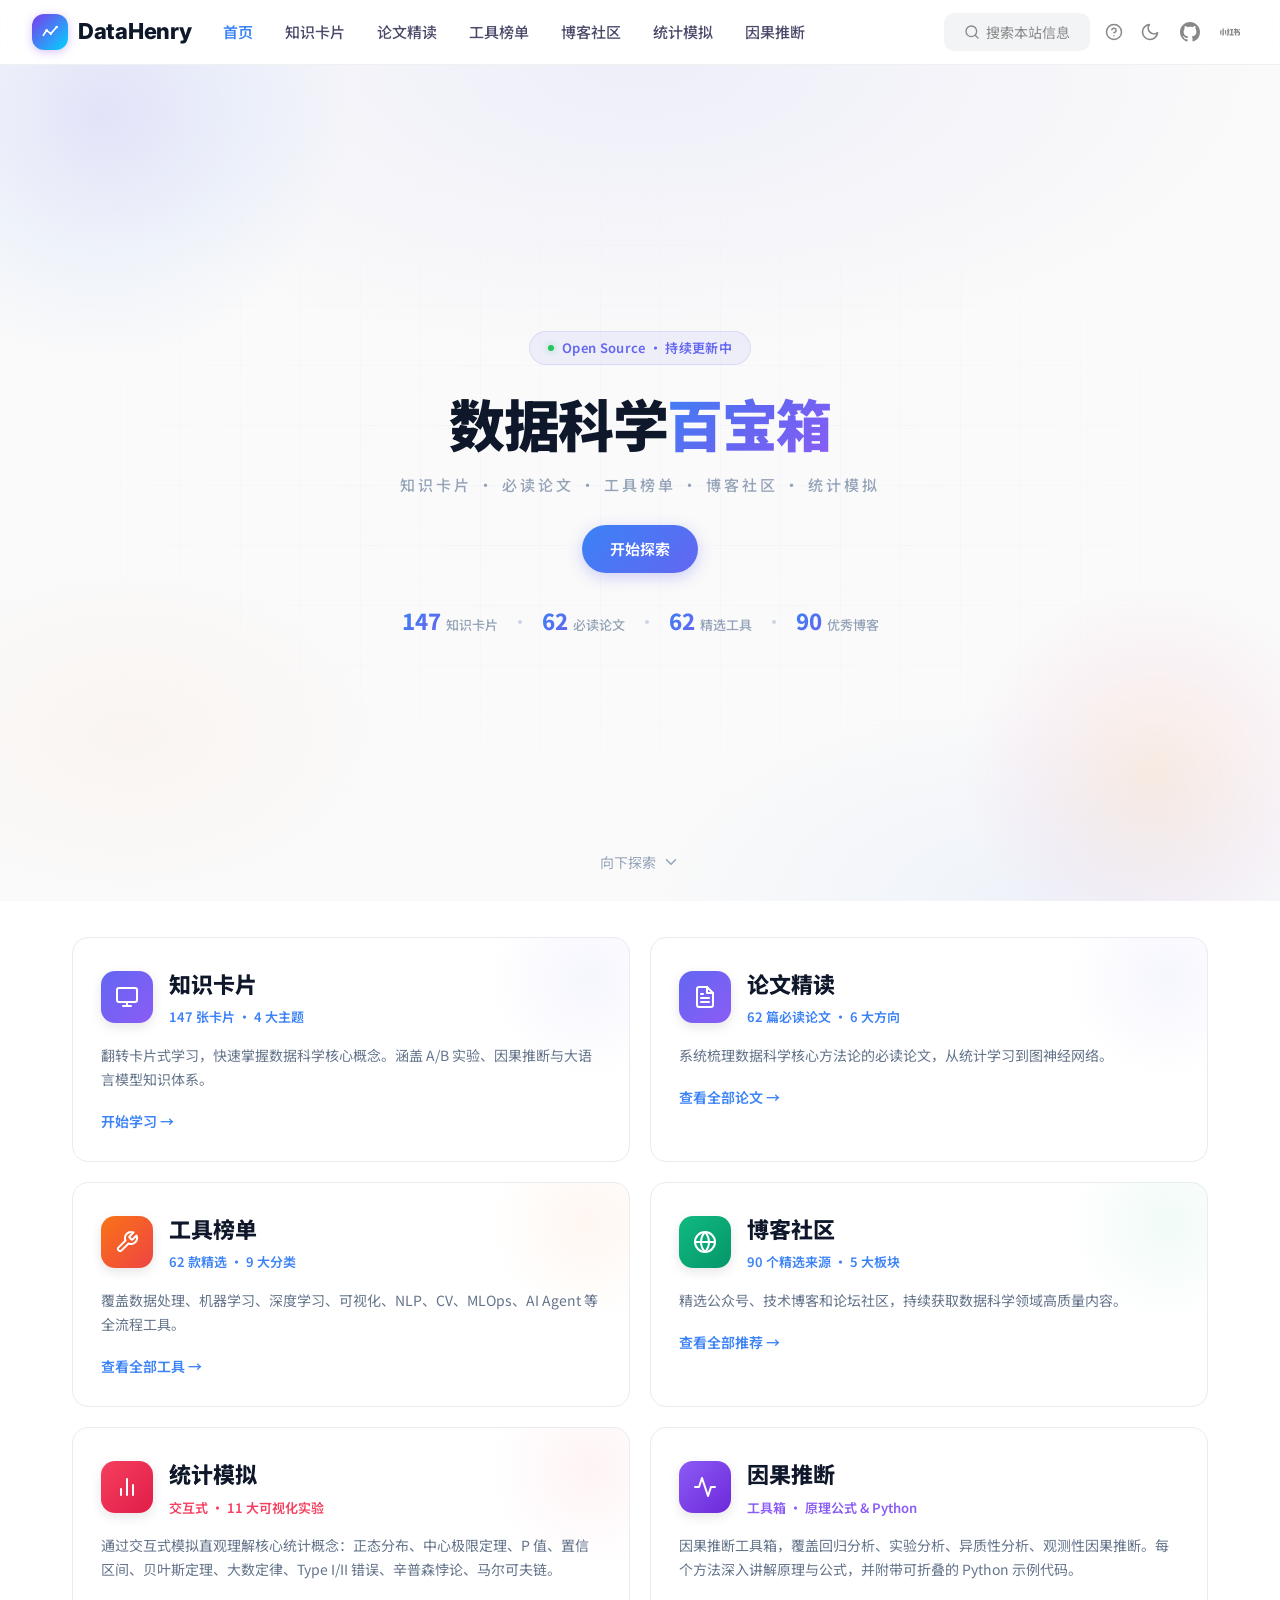
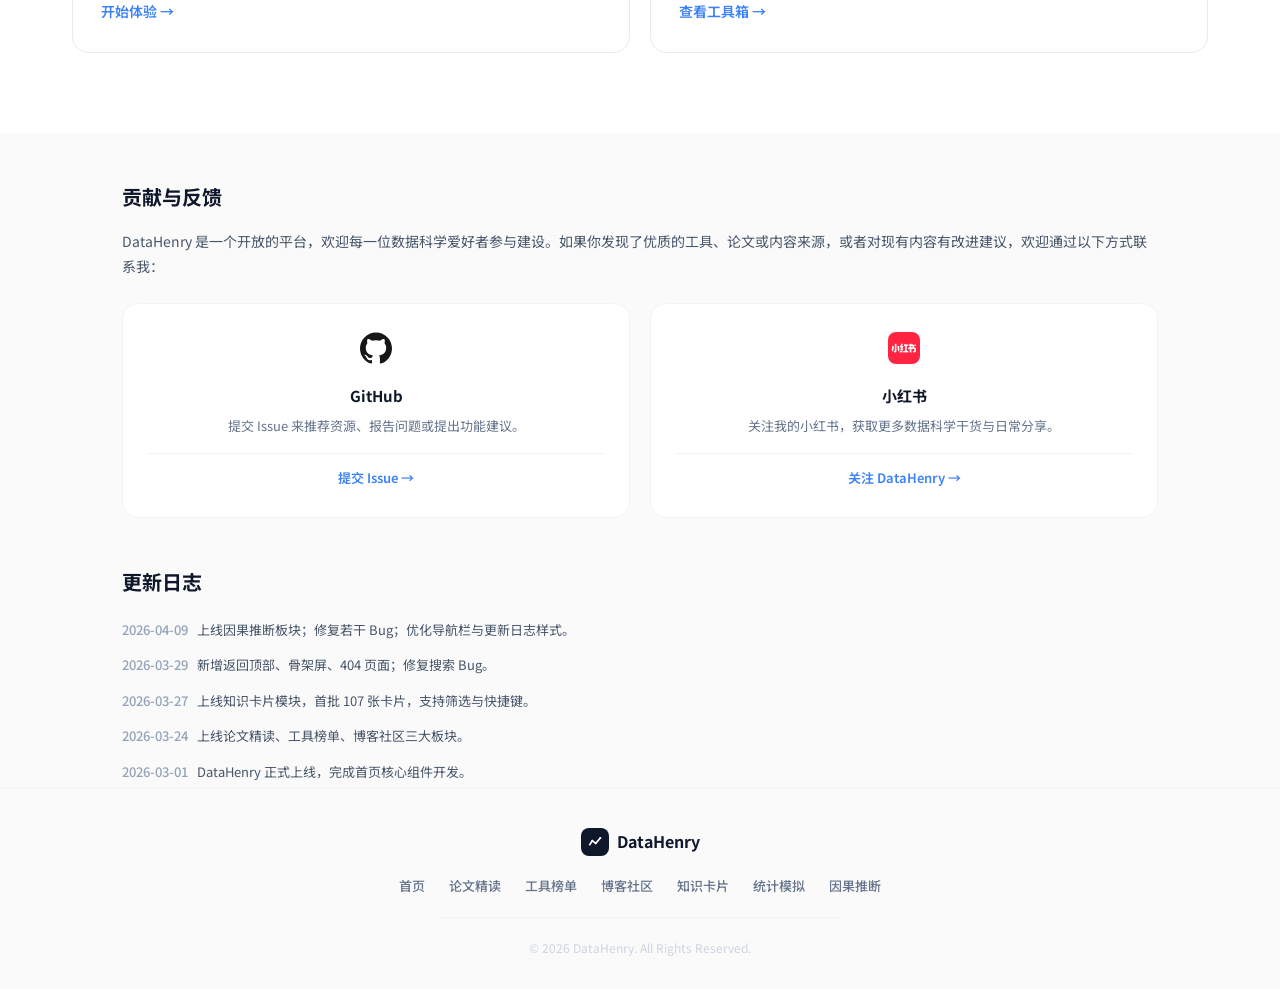
==== commit 9173b573: "优化首页：删除学习路线图、精简更新日志、统一导航栏图标样式" ====
--- a/index.html
+++ b/index.html
@@ -63,8 +63,15 @@
           <circle cx="11" cy="11" r="8"></circle>
           <line x1="21" y1="21" x2="16.65" y2="16.65"></line>
         </svg>
-        搜索
-      </div>
+        搜索本站信息
+      </div>
+      <a href="#changelog" class="nav-changelog" title="更新日志">
+        <svg width="18" height="18" viewBox="0 0 24 24" fill="none" stroke="currentColor" stroke-width="2" stroke-linecap="round" stroke-linejoin="round">
+          <circle cx="12" cy="12" r="10"></circle>
+          <path d="M9.09 9a3 3 0 0 1 5.83 1c0 2-3 3-3 3"></path>
+          <line x1="12" y1="17" x2="12.01" y2="17"></line>
+        </svg>
+      </a>
       <div class="nav-social">
         <button class="theme-toggle" onclick="toggleTheme()" title="切换深色模式" aria-label="切换深色/浅色模式">
           <span class="icon-sun" aria-hidden="true"><svg width="20" height="20" viewBox="0 0 24 24" fill="none" stroke="currentColor" stroke-width="2" stroke-linecap="round" stroke-linejoin="round"><circle cx="12" cy="12" r="5"/><line x1="12" y1="1" x2="12" y2="3"/><line x1="12" y1="21" x2="12" y2="23"/><line x1="4.22" y1="4.22" x2="5.64" y2="5.64"/><line x1="18.36" y1="18.36" x2="19.78" y2="19.78"/><line x1="1" y1="12" x2="3" y2="12"/><line x1="21" y1="12" x2="23" y2="12"/><line x1="4.22" y1="19.78" x2="5.64" y2="18.36"/><line x1="18.36" y1="5.64" x2="19.78" y2="4.22"/></svg></span>
@@ -411,133 +418,6 @@
     </div>
   </section>
 
-  <!-- 学习路线图 -->
-  <section class="roadmap-section" id="roadmap">
-    <div class="roadmap-inner">
-      <div class="roadmap-header">
-        <span class="roadmap-tag"><svg width="14" height="14" viewBox="0 0 24 24" fill="none" stroke="currentColor" stroke-width="2" stroke-linecap="round" stroke-linejoin="round"><circle cx="12" cy="12" r="10"/><polyline points="12 6 12 12 16 14"/></svg> Learning Roadmap</span>
-        <h2 class="roadmap-title">数据科学学习路线图</h2>
-        <p class="roadmap-desc">从零基础到全栈数据科学家，系统化学习路径规划</p>
-      </div>
-      <div class="roadmap-track">
-        <!-- 连接线 -->
-        <div class="roadmap-line" aria-hidden="true"></div>
-
-        <div class="roadmap-node" data-phase="1">
-          <div class="roadmap-node-dot" style="--dot-color: #3b82f6;">
-            <span class="roadmap-node-icon">🐍</span>
-          </div>
-          <div class="roadmap-node-card">
-            <span class="roadmap-phase-badge" style="--badge-bg: rgba(59,130,246,0.1); --badge-color: #3b82f6;">Phase 1</span>
-            <h3 class="roadmap-node-title">Python 编程基础</h3>
-            <p class="roadmap-node-desc">语法基础 · 数据结构 · 面向对象 · 虚拟环境</p>
-            <div class="roadmap-node-tags">
-              <span class="roadmap-mini-tag">Python</span>
-              <span class="roadmap-mini-tag">Jupyter</span>
-              <span class="roadmap-mini-tag">Git</span>
-            </div>
-          </div>
-        </div>
-
-        <div class="roadmap-node" data-phase="2">
-          <div class="roadmap-node-dot" style="--dot-color: #8b5cf6;">
-            <span class="roadmap-node-icon">🐼</span>
-          </div>
-          <div class="roadmap-node-card">
-            <span class="roadmap-phase-badge" style="--badge-bg: rgba(139,92,246,0.1); --badge-color: #8b5cf6;">Phase 2</span>
-            <h3 class="roadmap-node-title">数据处理与分析</h3>
-            <p class="roadmap-node-desc">数据清洗 · 探索性分析 · 可视化 · SQL</p>
-            <div class="roadmap-node-tags">
-              <span class="roadmap-mini-tag">Pandas</span>
-              <span class="roadmap-mini-tag">NumPy</span>
-              <span class="roadmap-mini-tag">Matplotlib</span>
-            </div>
-          </div>
-        </div>
-
-        <div class="roadmap-node" data-phase="3">
-          <div class="roadmap-node-dot" style="--dot-color: #f97316;">
-            <span class="roadmap-node-icon">📊</span>
-          </div>
-          <div class="roadmap-node-card">
-            <span class="roadmap-phase-badge" style="--badge-bg: rgba(249,115,22,0.1); --badge-color: #f97316;">Phase 3</span>
-            <h3 class="roadmap-node-title">概率统计与实验</h3>
-            <p class="roadmap-node-desc">概率论 · 假设检验 · A/B 实验 · 因果推断</p>
-            <div class="roadmap-node-tags">
-              <span class="roadmap-mini-tag">统计学</span>
-              <span class="roadmap-mini-tag">SciPy</span>
-              <span class="roadmap-mini-tag">A/B Test</span>
-            </div>
-          </div>
-        </div>
-
-        <div class="roadmap-node" data-phase="4">
-          <div class="roadmap-node-dot" style="--dot-color: #10b981;">
-            <span class="roadmap-node-icon">🤖</span>
-          </div>
-          <div class="roadmap-node-card">
-            <span class="roadmap-phase-badge" style="--badge-bg: rgba(16,185,129,0.1); --badge-color: #10b981;">Phase 4</span>
-            <h3 class="roadmap-node-title">机器学习</h3>
-            <p class="roadmap-node-desc">监督学习 · 无监督学习 · 模型评估 · 特征工程</p>
-            <div class="roadmap-node-tags">
-              <span class="roadmap-mini-tag">Scikit-learn</span>
-              <span class="roadmap-mini-tag">XGBoost</span>
-              <span class="roadmap-mini-tag">LightGBM</span>
-            </div>
-          </div>
-        </div>
-
-        <div class="roadmap-node" data-phase="5">
-          <div class="roadmap-node-dot" style="--dot-color: #ec4899;">
-            <span class="roadmap-node-icon">🧠</span>
-          </div>
-          <div class="roadmap-node-card">
-            <span class="roadmap-phase-badge" style="--badge-bg: rgba(236,72,153,0.1); --badge-color: #ec4899;">Phase 5</span>
-            <h3 class="roadmap-node-title">深度学习</h3>
-            <p class="roadmap-node-desc">CNN · RNN · Transformer · 预训练模型</p>
-            <div class="roadmap-node-tags">
-              <span class="roadmap-mini-tag">PyTorch</span>
-              <span class="roadmap-mini-tag">Transformers</span>
-              <span class="roadmap-mini-tag">HuggingFace</span>
-            </div>
-          </div>
-        </div>
-
-        <div class="roadmap-node" data-phase="6">
-          <div class="roadmap-node-dot" style="--dot-color: #06b6d4;">
-            <span class="roadmap-node-icon">⚙️</span>
-          </div>
-          <div class="roadmap-node-card">
-            <span class="roadmap-phase-badge" style="--badge-bg: rgba(6,182,212,0.1); --badge-color: #06b6d4;">Phase 6</span>
-            <h3 class="roadmap-node-title">MLOps 与工程化</h3>
-            <p class="roadmap-node-desc">模型部署 · 流水线 · 监控 · Docker/K8s</p>
-            <div class="roadmap-node-tags">
-              <span class="roadmap-mini-tag">MLflow</span>
-              <span class="roadmap-mini-tag">Docker</span>
-              <span class="roadmap-mini-tag">FastAPI</span>
-            </div>
-          </div>
-        </div>
-
-        <div class="roadmap-node" data-phase="7">
-          <div class="roadmap-node-dot" style="--dot-color: #f59e0b;">
-            <span class="roadmap-node-icon">🦜</span>
-          </div>
-          <div class="roadmap-node-card">
-            <span class="roadmap-phase-badge" style="--badge-bg: rgba(245,158,11,0.1); --badge-color: #f59e0b;">Phase 7</span>
-            <h3 class="roadmap-node-title">AI Agent 与 LLM 应用</h3>
-            <p class="roadmap-node-desc">Prompt 工程 · RAG · Agent 框架 · 多模态</p>
-            <div class="roadmap-node-tags">
-              <span class="roadmap-mini-tag">LangChain</span>
-              <span class="roadmap-mini-tag">LlamaIndex</span>
-              <span class="roadmap-mini-tag">OpenAI</span>
-            </div>
-          </div>
-        </div>
-      </div>
-    </div>
-  </section>
-
   <!-- 贡献与反馈 -->
   <section class="home-section" id="contribute">
     <div class="home-section-inner">
@@ -574,43 +454,12 @@
     <div class="home-section-inner">
       <h3 class="home-section-title">更新日志</h3>
 
-      <div class="home-timeline">
-        <div class="home-timeline-item">
-          <div class="home-timeline-content">
-            <span class="home-timeline-date">2026 年 3 月 29 日</span>
-            <div class="home-timeline-title-row">
-              <h4 class="home-timeline-title">✨ 体验优化升级</h4><span class="home-timeline-badge">NEW</span>
-            </div>
-            <p class="home-timeline-desc">新增返回顶部按钮、页面加载骨架屏、自定义 404 页面；修复全站搜索无法检索知识卡片的 Bug；完成"必读论文"文案统一。</p>
-          </div>
-        </div>
-        <div class="home-timeline-item">
-          <div class="home-timeline-content">
-            <span class="home-timeline-date">2026 年 3 月 27 日</span>
-            <div class="home-timeline-title-row">
-              <h4 class="home-timeline-title">🧠 知识卡片上线</h4><span class="home-timeline-badge">NEW</span>
-            </div>
-            <p class="home-timeline-desc">推出翻转卡片式学习模块，首批上线 A/B 实验、因果推断、大语言模型三大主题共 107 张知识卡片，支持筛选、随机和键盘快捷键。</p>
-          </div>
-        </div>
-        <div class="home-timeline-item">
-          <div class="home-timeline-content">
-            <span class="home-timeline-date">2026 年 3 月 24 日</span>
-            <div class="home-timeline-title-row">
-              <h4 class="home-timeline-title">📚 内容板块完善</h4><span class="home-timeline-badge">UPDATE</span>
-            </div>
-            <p class="home-timeline-desc">上线论文精读、工具榜单、博客社区三大板块，全部采用 JSON 数据驱动渲染，新增侧边目录导航与移动端适配。</p>
-          </div>
-        </div>
-        <div class="home-timeline-item">
-          <div class="home-timeline-content">
-            <span class="home-timeline-date">2026 年 3 月</span>
-            <div class="home-timeline-title-row">
-              <h4 class="home-timeline-title">🚀 DataHenry 正式上线</h4><span class="home-timeline-badge">LAUNCHED</span>
-            </div>
-            <p class="home-timeline-desc">完成首页设计与开发，包含 Hero 区域、探索板块入口卡片等核心组件，正式启动数据科学技能平台。</p>
-          </div>
-        </div>
+      <div class="home-changelog-scroll">
+        <p class="home-changelog-entry"><span class="home-changelog-date">2026-04-09</span> 上线因果推断板块；修复若干 Bug；优化导航栏与更新日志样式。</p>
+        <p class="home-changelog-entry"><span class="home-changelog-date">2026-03-29</span> 新增返回顶部、骨架屏、404 页面；修复搜索 Bug。</p>
+        <p class="home-changelog-entry"><span class="home-changelog-date">2026-03-27</span> 上线知识卡片模块，首批 107 张卡片，支持筛选与快捷键。</p>
+        <p class="home-changelog-entry"><span class="home-changelog-date">2026-03-24</span> 上线论文精读、工具榜单、博客社区三大板块。</p>
+        <p class="home-changelog-entry"><span class="home-changelog-date">2026-03-01</span> DataHenry 正式上线，完成首页核心组件开发。</p>
       </div>
     </div>
   </section>
--- a/css/style.css
+++ b/css/style.css
@@ -122,15 +122,36 @@
   font-size: 14px;
   color: #888;
   background: #f3f4f6;
-  padding: 8px 16px;
+  padding: 8px 20px;
   border-radius: 10px;
   cursor: pointer;
   transition: all 0.2s;
   margin-left: auto;
+  min-width: 140px;
+  white-space: nowrap;
 }
 
 .nav-search:hover {
   background: #e5e7eb;
+  color: #555;
+}
+
+.nav-changelog {
+  display: flex;
+  align-items: center;
+  justify-content: center;
+  width: 36px;
+  height: 36px;
+  color: #888;
+  background: none;
+  border: none;
+  transition: all 0.2s;
+  flex-shrink: 0;
+  text-decoration: none;
+  margin-left: 6px;
+}
+
+.nav-changelog:hover {
   color: #555;
 }
 
@@ -881,63 +902,40 @@
 }
 
 /* --- 更新日志 --- */
-.home-timeline {
-  display: flex;
-  flex-direction: column;
-  gap: 16px;
-}
-
-.home-timeline-item {
-  position: relative;
-}
-
-.home-timeline-content {
-  background: #fff;
-  border: 1px solid #f1f5f9;
-  border-radius: 12px;
-  padding: 20px 24px;
-}
-
-.home-timeline-date {
-  font-size: 12px;
+.home-changelog-scroll {
+  max-height: 300px;
+  overflow-y: auto;
+  padding: 4px 0;
+}
+
+.home-changelog-scroll::-webkit-scrollbar {
+  width: 4px;
+}
+
+.home-changelog-scroll::-webkit-scrollbar-track {
+  background: transparent;
+}
+
+.home-changelog-scroll::-webkit-scrollbar-thumb {
+  background: #d1d5db;
+  border-radius: 4px;
+}
+
+.home-changelog-entry {
+  font-size: 13px;
+  color: #475569;
+  line-height: 1.8;
+  margin: 0 0 12px;
+}
+
+.home-changelog-entry:last-child {
+  margin-bottom: 0;
+}
+
+.home-changelog-date {
   color: #94a3b8;
   font-weight: 500;
-  margin-bottom: 6px;
-  display: block;
-}
-
-.home-timeline-title-row {
-  margin-bottom: 8px;
-}
-
-.home-timeline-title {
-  font-size: 15px;
-  font-weight: 700;
-  color: #0f172a;
-  display: inline;
-}
-
-.home-timeline-desc {
-  font-size: 13px;
-  color: #64748b;
-  line-height: 1.7;
-  margin-bottom: 0;
-}
-
-.home-timeline-badge {
-  display: inline-block;
-  font-size: 11px;
-  font-weight: 700;
-  color: #10b981;
-  background: #ecfdf5;
-  border: 1px solid #d1fae5;
-  padding: 3px 10px;
-  border-radius: 20px;
-  letter-spacing: 0.5px;
-  margin-left: 8px;
-  vertical-align: middle;
-  position: relative;
-  top: -1px;
+  margin-right: 6px;
 }
 
 @media (max-width: 768px) {
@@ -1718,6 +1716,10 @@
     display: none;
   }
 
+  .nav-changelog {
+    display: none;
+  }
+
   .nav-hamburger {
     display: flex;
   }
@@ -2004,236 +2006,4 @@
   }
 }
 
-/* ===== Learning Roadmap Section ===== */
-.roadmap-section {
-  padding: 64px 0 72px;
-  background: #fafafa;
-}
-
-.roadmap-inner {
-  max-width: 1100px;
-  margin: 0 auto;
-  padding: 0 32px;
-}
-
-.roadmap-header {
-  text-align: center;
-  margin-bottom: 48px;
-}
-
-.roadmap-tag {
-  display: inline-flex;
-  align-items: center;
-  gap: 6px;
-  font-size: 13px;
-  font-weight: 600;
-  color: #6366f1;
-  background: rgba(99, 102, 241, 0.08);
-  padding: 6px 18px;
-  border-radius: 20px;
-  margin-bottom: 16px;
-  border: 1px solid rgba(99, 102, 241, 0.15);
-}
-
-.roadmap-title {
-  font-size: 28px;
-  font-weight: 900;
-  color: #0f172a;
-  margin-bottom: 10px;
-  letter-spacing: -0.5px;
-}
-
-.roadmap-desc {
-  font-size: 15px;
-  color: #64748b;
-  margin: 0;
-}
-
-/* Track layout */
-.roadmap-track {
-  position: relative;
-  display: flex;
-  flex-direction: column;
-  gap: 0;
-}
-
-.roadmap-line {
-  position: absolute;
-  left: 27px;
-  top: 24px;
-  bottom: 24px;
-  width: 2px;
-  background: linear-gradient(180deg, #3b82f6 0%, #8b5cf6 20%, #f97316 40%, #10b981 55%, #ec4899 70%, #06b6d4 85%, #f59e0b 100%);
-  border-radius: 2px;
-  opacity: 0.3;
-}
-
-/* Node */
-.roadmap-node {
-  display: flex;
-  align-items: flex-start;
-  gap: 20px;
-  padding: 10px 0;
-  position: relative;
-}
-
-.roadmap-node-dot {
-  width: 56px;
-  height: 56px;
-  border-radius: 16px;
-  background: var(--dot-color, #3b82f6);
-  display: flex;
-  align-items: center;
-  justify-content: center;
-  font-size: 24px;
-  flex-shrink: 0;
-  position: relative;
-  z-index: 1;
-  box-shadow: 0 4px 16px color-mix(in srgb, var(--dot-color, #3b82f6) 30%, transparent);
-  transition: transform 0.3s, box-shadow 0.3s;
-}
-
-.roadmap-node:hover .roadmap-node-dot {
-  transform: scale(1.08);
-  box-shadow: 0 6px 24px color-mix(in srgb, var(--dot-color, #3b82f6) 40%, transparent);
-}
-
-.roadmap-node-icon {
-  line-height: 1;
-}
-
-/* Card */
-.roadmap-node-card {
-  flex: 1;
-  background: #fff;
-  border: 1px solid #e8ecf1;
-  border-radius: 14px;
-  padding: 20px 24px;
-  transition: all 0.3s;
-}
-
-.roadmap-node:hover .roadmap-node-card {
-  border-color: #cbd5e1;
-  box-shadow: 0 4px 20px rgba(0, 0, 0, 0.06);
-  transform: translateX(4px);
-}
-
-.roadmap-phase-badge {
-  display: inline-block;
-  font-size: 11px;
-  font-weight: 700;
-  color: var(--badge-color, #3b82f6);
-  background: var(--badge-bg, rgba(59,130,246,0.1));
-  padding: 3px 12px;
-  border-radius: 20px;
-  letter-spacing: 0.5px;
-  margin-bottom: 8px;
-}
-
-.roadmap-node-title {
-  font-size: 17px;
-  font-weight: 700;
-  color: #0f172a;
-  margin-bottom: 6px;
-}
-
-.roadmap-node-desc {
-  font-size: 13px;
-  color: #64748b;
-  margin-bottom: 10px;
-  line-height: 1.6;
-}
-
-.roadmap-node-tags {
-  display: flex;
-  flex-wrap: wrap;
-  gap: 6px;
-}
-
-.roadmap-mini-tag {
-  font-size: 11px;
-  font-weight: 500;
-  color: #64748b;
-  background: #f1f5f9;
-  padding: 3px 10px;
-  border-radius: 12px;
-  border: 1px solid #e8ecf1;
-}
-
-/* Responsive */
-@media (max-width: 900px) {
-  .roadmap-section {
-    padding: 48px 0 56px;
-  }
-
-  .roadmap-title {
-    font-size: 24px;
-  }
-
-  .roadmap-line {
-    left: 23px;
-  }
-
-  .roadmap-node-dot {
-    width: 48px;
-    height: 48px;
-    font-size: 20px;
-    border-radius: 14px;
-  }
-}
-
-@media (max-width: 600px) {
-  .roadmap-inner {
-    padding: 0 16px;
-  }
-
-  .roadmap-header {
-    margin-bottom: 32px;
-  }
-
-  .roadmap-title {
-    font-size: 22px;
-  }
-
-  .roadmap-desc {
-    font-size: 13px;
-  }
-
-  .roadmap-line {
-    left: 19px;
-  }
-
-  .roadmap-node {
-    gap: 14px;
-    padding: 6px 0;
-  }
-
-  .roadmap-node-dot {
-    width: 40px;
-    height: 40px;
-    font-size: 18px;
-    border-radius: 12px;
-  }
-
-  .roadmap-node-card {
-    padding: 14px 16px;
-  }
-
-  .roadmap-node-title {
-    font-size: 15px;
-  }
-
-  .roadmap-node-desc {
-    font-size: 12px;
-    margin-bottom: 8px;
-  }
-
-  .roadmap-node-tags {
-    gap: 4px;
-  }
-
-  .roadmap-mini-tag {
-    font-size: 10px;
-    padding: 2px 8px;
-  }
-}
+
--- a/css/dark-mode.css
+++ b/css/dark-mode.css
@@ -36,6 +36,15 @@
 
 [data-theme="dark"] .nav-search:hover {
   background: #334155;
+  color: #cbd5e1;
+}
+
+[data-theme="dark"] .nav-changelog {
+  color: #94a3b8;
+  background: none;
+}
+
+[data-theme="dark"] .nav-changelog:hover {
   color: #cbd5e1;
 }
 
@@ -78,7 +87,7 @@
   border-radius: 10px;
   border: none;
   background: transparent;
-  color: #4a4a6a;
+  color: #888;
   cursor: pointer;
   transition: all 0.2s;
   -webkit-tap-highlight-color: transparent;
@@ -355,23 +364,12 @@
   border-top-color: #334155;
 }
 
-[data-theme="dark"] .home-timeline-content {
-  background: #1e293b;
-  border-color: #334155;
-}
-
-[data-theme="dark"] .home-timeline-title {
-  color: #f1f5f9;
-}
-
-[data-theme="dark"] .home-timeline-desc {
-  color: #94a3b8;
-}
-
-[data-theme="dark"] .home-timeline-badge {
-  background: #064e3b;
-  border-color: #065f46;
-  color: #6ee7b7;
+[data-theme="dark"] .home-changelog-scroll::-webkit-scrollbar-thumb {
+  background: #475569;
+}
+
+[data-theme="dark"] .home-changelog-entry {
+  color: #94a3b8;
 }
 
 /* ===== Footer ===== */
@@ -1309,46 +1307,7 @@
   color: #60a5fa;
 }
 
-/* ===== Learning Roadmap ===== */
-[data-theme="dark"] .roadmap-section {
-  background: #0f172a;
-}
-
-[data-theme="dark"] .roadmap-title {
-  color: #f1f5f9;
-}
-
-[data-theme="dark"] .roadmap-desc {
-  color: #94a3b8;
-}
-
-[data-theme="dark"] .roadmap-line {
-  opacity: 0.4;
-}
-
-[data-theme="dark"] .roadmap-node-card {
-  background: #1e293b;
-  border-color: #334155;
-}
-
-[data-theme="dark"] .roadmap-node:hover .roadmap-node-card {
-  border-color: #475569;
-  box-shadow: 0 4px 20px rgba(0, 0, 0, 0.3);
-}
-
-[data-theme="dark"] .roadmap-node-title {
-  color: #f1f5f9;
-}
-
-[data-theme="dark"] .roadmap-node-desc {
-  color: #94a3b8;
-}
-
-[data-theme="dark"] .roadmap-mini-tag {
-  background: #0f172a;
-  border-color: #334155;
-  color: #94a3b8;
-}
+
 
 /* ===== Stat Intuition Page ===== */
 [data-theme="dark"] .si-main {
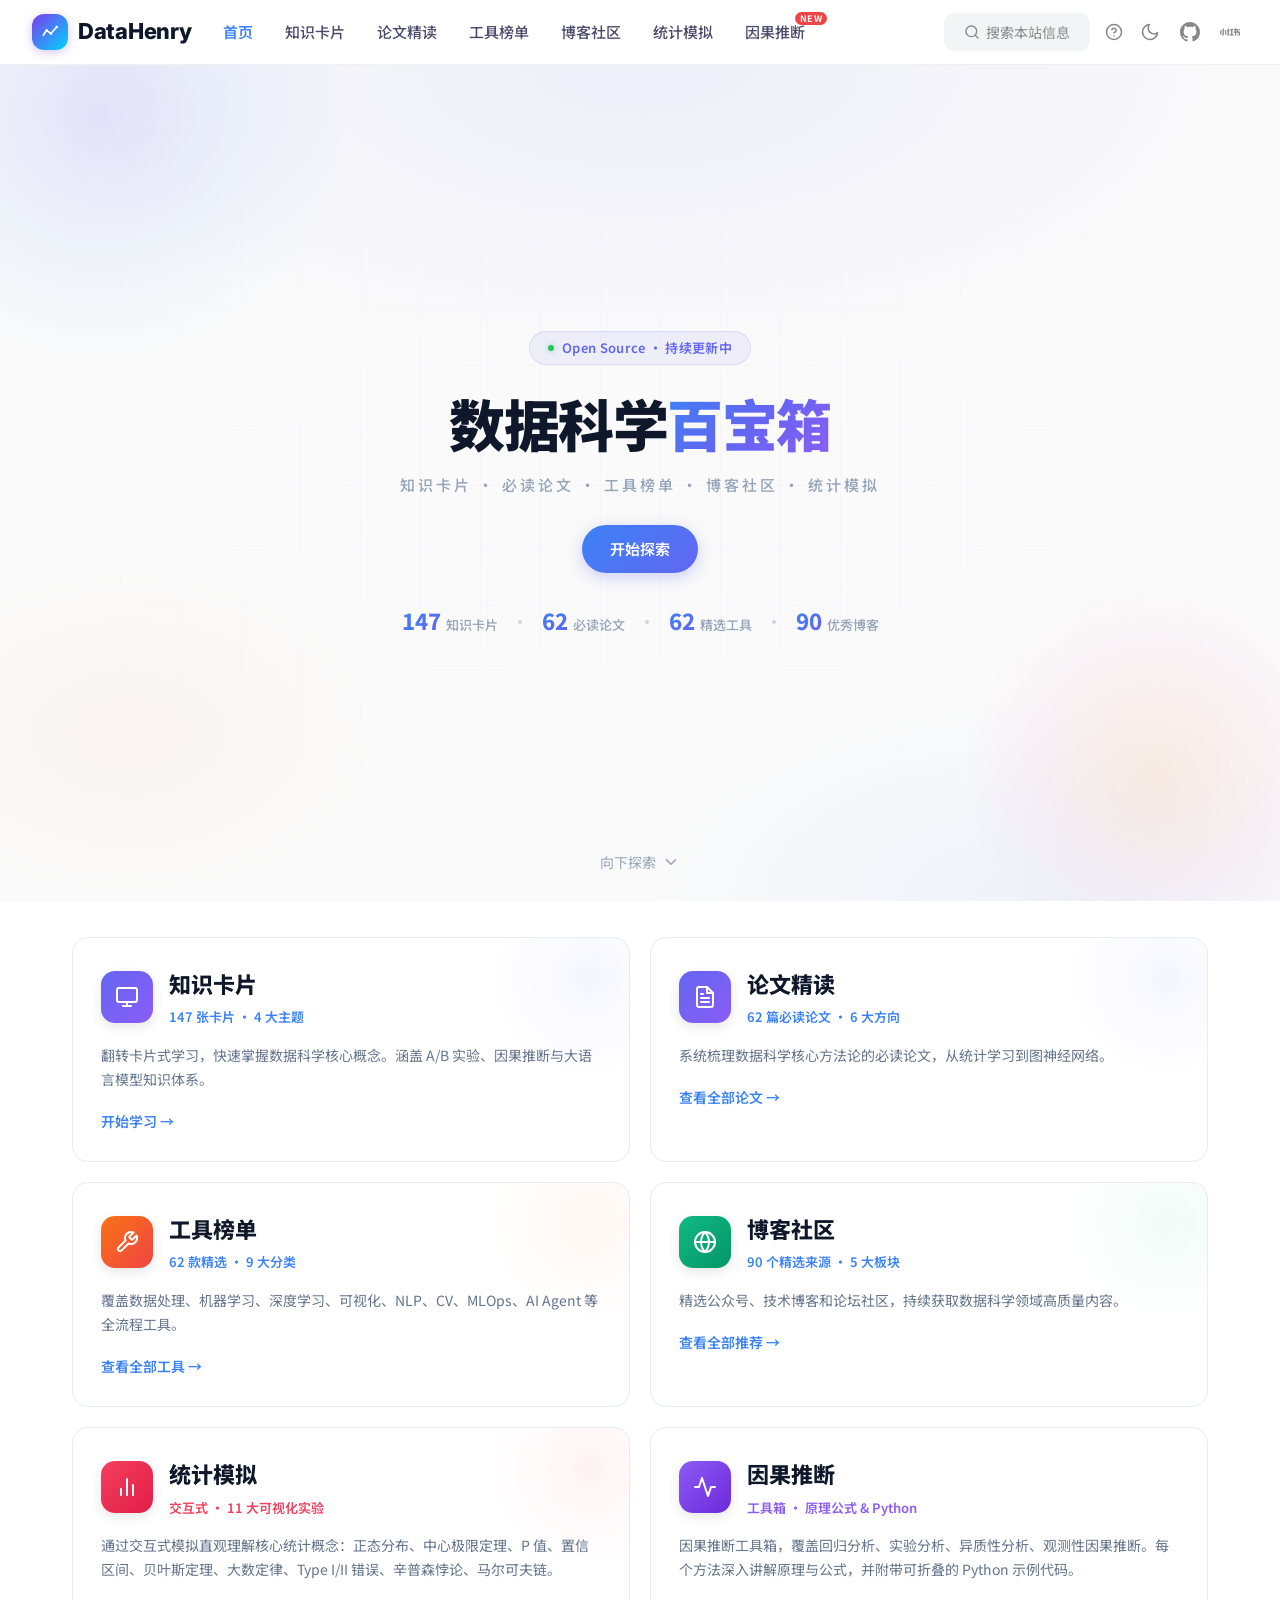
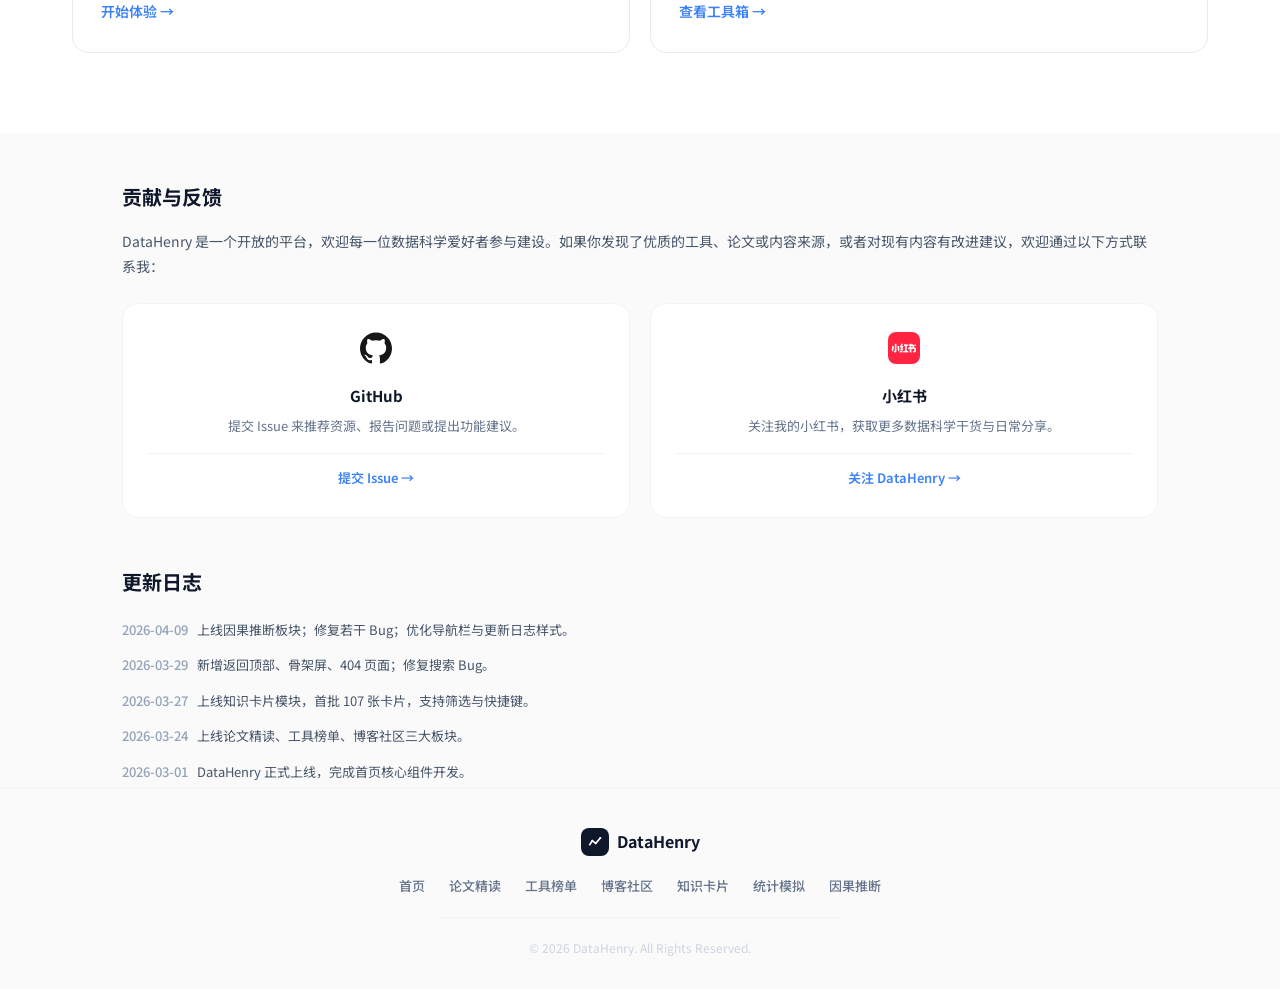
==== commit ac83cd95: "优化 NEW 徽章：移除卡片页徽章，导航栏徽章改为右上角圆润样式" ====
--- a/index.html
+++ b/index.html
@@ -56,7 +56,7 @@
         <a href="pages/tools.html" class="nav-link">工具榜单</a>
         <a href="pages/articles.html" class="nav-link">博客社区</a>
         <a href="pages/stat-intuition.html" class="nav-link">统计模拟</a>
-        <a href="pages/causal-inference.html" class="nav-link">因果推断</a>
+        <a href="pages/causal-inference.html" class="nav-link">因果推断<span class="new-badge new-badge-nav">NEW</span></a>
       </nav>
       <div class="nav-search">
         <svg width="16" height="16" viewBox="0 0 24 24" fill="none" stroke="currentColor" stroke-width="2" stroke-linecap="round" stroke-linejoin="round">
--- a/css/style.css
+++ b/css/style.css
@@ -91,6 +91,7 @@
 }
 
 .nav-link {
+  position: relative;
   font-size: 15px;
   font-weight: 500;
   color: #4a4a6a;
@@ -901,6 +902,33 @@
   text-decoration: underline;
 }
 
+/* --- NEW 徽章 --- */
+.new-badge {
+  display: inline-block;
+  font-size: 10px;
+  font-weight: 700;
+  color: #fff;
+  background: #ef4444;
+  padding: 1px 6px;
+  border-radius: 4px;
+  letter-spacing: 0.5px;
+  vertical-align: super;
+  line-height: 1;
+  margin-left: 4px;
+}
+
+.new-badge-nav {
+  position: absolute;
+  top: -8px;
+  right: -22px;
+  z-index: 2;
+  margin-left: 0;
+  vertical-align: baseline;
+  font-size: 9px;
+  padding: 2px 5px;
+  border-radius: 20px;
+}
+
 /* --- 更新日志 --- */
 .home-changelog-scroll {
   max-height: 300px;
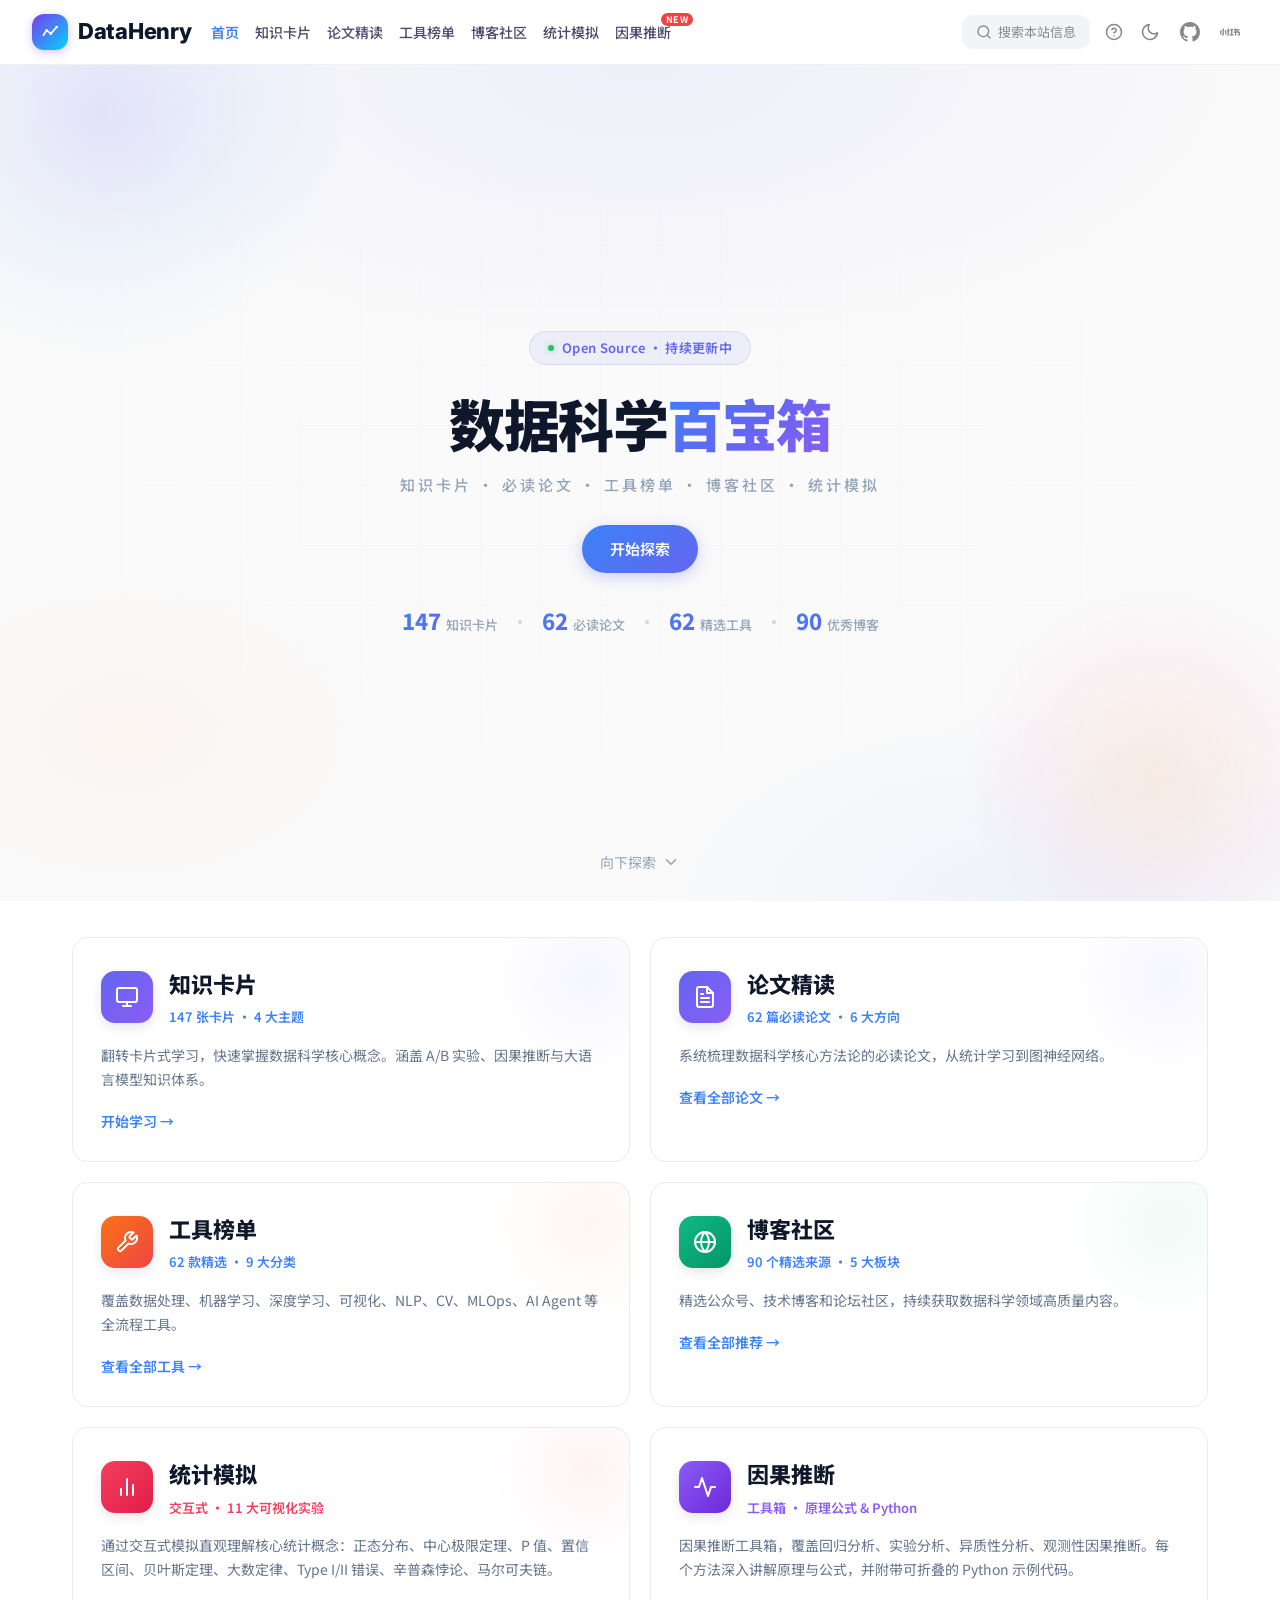
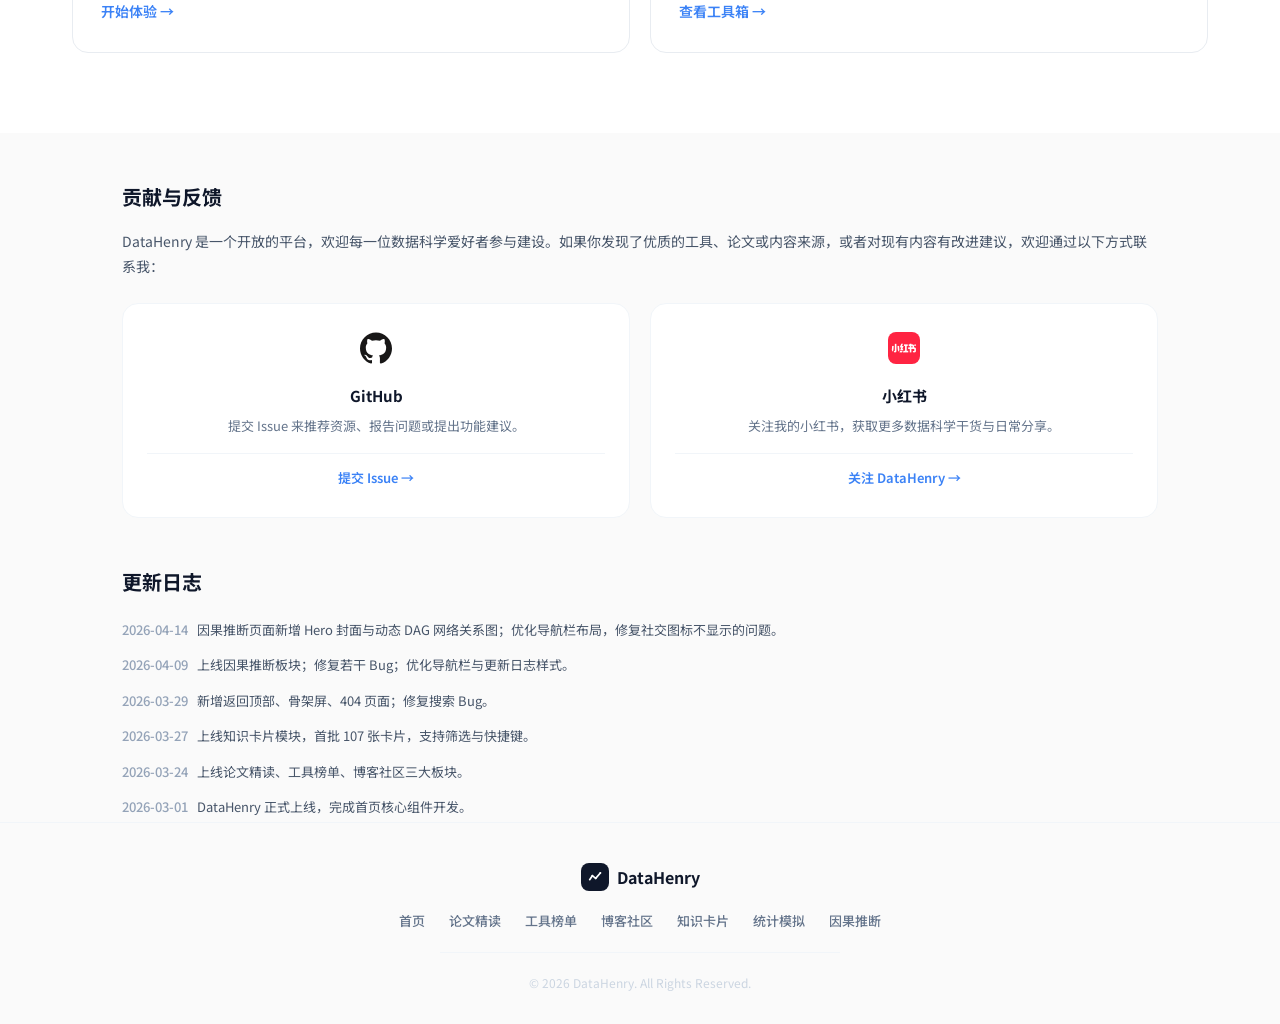
==== commit a70cc1fc: "feat: 优化导航栏布局；新增更新日志 2026-04-14" ====
--- a/index.html
+++ b/index.html
@@ -455,6 +455,7 @@
       <h3 class="home-section-title">更新日志</h3>
 
       <div class="home-changelog-scroll">
+        <p class="home-changelog-entry"><span class="home-changelog-date">2026-04-14</span> 因果推断页面新增 Hero 封面与动态 DAG 网络关系图；优化导航栏布局，修复社交图标不显示的问题。</p>
         <p class="home-changelog-entry"><span class="home-changelog-date">2026-04-09</span> 上线因果推断板块；修复若干 Bug；优化导航栏与更新日志样式。</p>
         <p class="home-changelog-entry"><span class="home-changelog-date">2026-03-29</span> 新增返回顶部、骨架屏、404 页面；修复搜索 Bug。</p>
         <p class="home-changelog-entry"><span class="home-changelog-date">2026-03-27</span> 上线知识卡片模块，首批 107 张卡片，支持筛选与快捷键。</p>
--- a/css/style.css
+++ b/css/style.css
@@ -31,10 +31,12 @@
 
 .navbar-inner {
   width: 100%;
+  max-width: 100%;
   padding: 0 32px;
   height: 64px;
   display: flex;
   align-items: center;
+  overflow: visible;
 }
 
 .logo {
@@ -86,19 +88,22 @@
 .nav-links {
   display: flex;
   align-items: center;
-  gap: 32px;
-  margin-left: 32px;
+  gap: 16px;
+  margin-left: 20px;
+  flex-shrink: 1;
+  min-width: 0;
 }
 
 .nav-link {
   position: relative;
-  font-size: 15px;
+  font-size: 14px;
   font-weight: 500;
   color: #4a4a6a;
   transition: color 0.2s;
   display: flex;
   align-items: center;
   gap: 6px;
+  white-space: nowrap;
 }
 
 .nav-link:hover {
@@ -120,16 +125,17 @@
   display: flex;
   align-items: center;
   gap: 6px;
-  font-size: 14px;
+  font-size: 13px;
   color: #888;
   background: #f3f4f6;
-  padding: 8px 20px;
+  padding: 7px 14px;
   border-radius: 10px;
   cursor: pointer;
   transition: all 0.2s;
   margin-left: auto;
-  min-width: 140px;
+  min-width: 0;
   white-space: nowrap;
+  flex-shrink: 1;
 }
 
 .nav-search:hover {
@@ -160,6 +166,7 @@
   display: flex;
   align-items: center;
   gap: 4px;
+  flex-shrink: 0;
 }
 
 .nav-github,
--- a/css/dark-mode.css
+++ b/css/dark-mode.css
@@ -591,37 +591,28 @@
 }
 
 [data-theme="dark"] .sidebar-link:hover {
-  background: #334155;
+  background: #1e293b;
   color: #f1f5f9;
 }
 
 [data-theme="dark"] .sidebar-link.active {
-  background: rgba(59, 130, 246, 0.15);
   color: #60a5fa;
 }
 
 /* Sidebar Level 3 Sub-items */
-[data-theme="dark"] .sidebar-chevron {
-  opacity: 0.3;
-}
-
-[data-theme="dark"] .sidebar-chevron:hover {
-  opacity: 0.7;
-}
-
 [data-theme="dark"] .sidebar-sub-link {
   color: #64748b;
 }
 
 [data-theme="dark"] .sidebar-sub-link:hover {
   color: #cbd5e1;
-  border-left-color: #475569;
+  background: rgba(255,255,255,0.03);
 }
 
 [data-theme="dark"] .sidebar-sub-link.active {
   color: #60a5fa;
+  background: rgba(59,130,246,0.08);
   border-left-color: #60a5fa;
-  background: transparent;
 }
 
 /* Mobile TOC Level 3 Sub-items */
@@ -634,10 +625,13 @@
   background: rgba(59, 130, 246, 0.1);
 }
 
-/* ===== Section Headers (sticky) ===== */
+/* ===== Section Headers ===== */
 [data-theme="dark"] .section-header {
-  background: #0f172a;
   border-bottom-color: #334155;
+}
+
+[data-theme="dark"] .ci-op-header {
+  background: #0f172a;
 }
 
 [data-theme="dark"] .section-title {
@@ -1499,19 +1493,131 @@
   color: #a5b4fc;
 }
 
+/* ===== Left Sidebar Dark Mode ===== */
+[data-theme="dark"] .ci-left-sidebar {
+  background: transparent;
+  border-color: transparent;
+}
+
+/* ===== Right TOC Dark Mode ===== */
+[data-theme="dark"] .ci-toc-title {
+  color: #f1f5f9;
+  border-bottom-color: #334155;
+}
+
+[data-theme="dark"] .ci-toc-nav {
+  border-left-color: #334155;
+}
+
+[data-theme="dark"] .ci-toc-section {
+  color: #cbd5e1;
+}
+
+[data-theme="dark"] .ci-toc-section:hover {
+  color: #60a5fa;
+}
+
+[data-theme="dark"] .ci-toc-section.active {
+  color: #60a5fa;
+  border-left-color: #60a5fa;
+}
+
+[data-theme="dark"] .ci-toc-item {
+  color: #64748b;
+}
+
+[data-theme="dark"] .ci-toc-type-step {
+  color: #64748b;
+}
+
+[data-theme="dark"] .ci-toc-type-formula {
+  color: #64748b;
+}
+
+[data-theme="dark"] .ci-toc-type-keypoint {
+  color: #64748b;
+}
+
+[data-theme="dark"] .ci-toc-type-desc,
+[data-theme="dark"] .ci-toc-type-when,
+[data-theme="dark"] .ci-toc-type-example,
+[data-theme="dark"] .ci-toc-type-vs {
+  color: #94a3b8;
+}
+
+[data-theme="dark"] .ci-toc-item:hover {
+  color: #94a3b8;
+}
+
+[data-theme="dark"] .ci-toc-item.active {
+  color: #60a5fa;
+  border-left-color: #60a5fa;
+}
+
+[data-theme="dark"] .ci-toc-empty {
+  color: #475569;
+}
+
 /* ===== Causal Inference Page ===== */
+
+/* --- CI Hero Dark Mode --- */
+[data-theme="dark"] .ci-hero {
+  background:
+    radial-gradient(ellipse 60% 50% at 50% 0%, rgba(99, 102, 241, 0.08) 0%, transparent 70%),
+    radial-gradient(ellipse 40% 40% at 80% 100%, rgba(139, 92, 246, 0.06) 0%, transparent 60%),
+    #0f172a;
+}
+
+[data-theme="dark"] .ci-hero-tag {
+  color: #a5b4fc;
+  background: rgba(99, 102, 241, 0.15);
+}
+
+[data-theme="dark"] .ci-hero-tag-dot {
+  background: #818cf8;
+}
+
+[data-theme="dark"] .ci-hero-title {
+  background: linear-gradient(135deg, #818cf8, #a78bfa, #c084fc);
+  -webkit-background-clip: text;
+  -webkit-text-fill-color: transparent;
+  background-clip: text;
+}
+
+[data-theme="dark"] .ci-hero-subtitle {
+  color: #94a3b8;
+}
+
+[data-theme="dark"] .ci-hero-stats {
+  background: rgba(15, 23, 42, 0.7);
+  border-color: rgba(99, 102, 241, 0.2);
+  box-shadow: 0 4px 24px rgba(0, 0, 0, 0.2);
+}
+
+[data-theme="dark"] .ci-hero-stat-num {
+  color: #a5b4fc;
+}
+
+[data-theme="dark"] .ci-hero-stat-label {
+  color: #64748b;
+}
+
+[data-theme="dark"] .ci-hero-stat-dot {
+  background: #334155;
+}
+
 [data-theme="dark"] .ci-main {
   background: #0f172a;
 }
 
 [data-theme="dark"] .ci-operator-card {
-  background: #1e293b;
-  border-color: #334155;
+  background: transparent;
+  border-color: #1e293b;
 }
 
 [data-theme="dark"] .ci-operator-card:hover {
-  border-color: #475569;
-  box-shadow: 0 4px 20px rgba(0, 0, 0, 0.3);
+  border-color: #1e293b;
+  box-shadow: none;
 }
 
 [data-theme="dark"] .ci-op-name {
@@ -1544,8 +1650,38 @@
   color: #cbd5e1;
 }
 
+[data-theme="dark"] .ci-body-text {
+  color: #cbd5e1;
+}
+
+[data-theme="dark"] .ci-section-heading {
+  color: #e2e8f0;
+  border-bottom-color: #1e293b;
+}
+
+[data-theme="dark"] .ci-sh-icon {
+  color: #818cf8;
+}
+
+[data-theme="dark"] .ci-sh-example {
+  color: #fbbf24;
+}
+
+[data-theme="dark"] .ci-sh-vs {
+  color: #94a3b8;
+}
+
+[data-theme="dark"] .ci-sh-vs .ci-sh-icon {
+  color: #64748b;
+}
+
+[data-theme="dark"] .ci-body-vs {
+  color: #cbd5e1;
+}
+
 [data-theme="dark"] .ci-section-text a,
-[data-theme="dark"] .ci-op-desc a {
+[data-theme="dark"] .ci-op-desc a,
+[data-theme="dark"] .ci-body-text a {
   color: #a5b4fc;
   border-bottom-color: rgba(165, 180, 252, 0.35);
 }
@@ -1685,8 +1821,11 @@
 
 /* Sidebar */
 [data-theme="dark"] .sidebar-module-title {
-  color: #f1f5f9;
-  border-bottom-color: #334155;
+  color: #e2e8f0;
+}
+[data-theme="dark"] .sidebar-module-title:hover {
+  color: #60a5fa;
+  background: #1e293b;
 }
 
 [data-theme="dark"] .sidebar-coming {
@@ -1698,9 +1837,9 @@
   color: #fbbf24;
 }
 
-/* Section header sticky background */
+/* Section header background */
 [data-theme="dark"] .ci-main .section-header {
-  background: #0f172a;
+  background: transparent;
 }
 
 /* Paper tags reused on CI page */
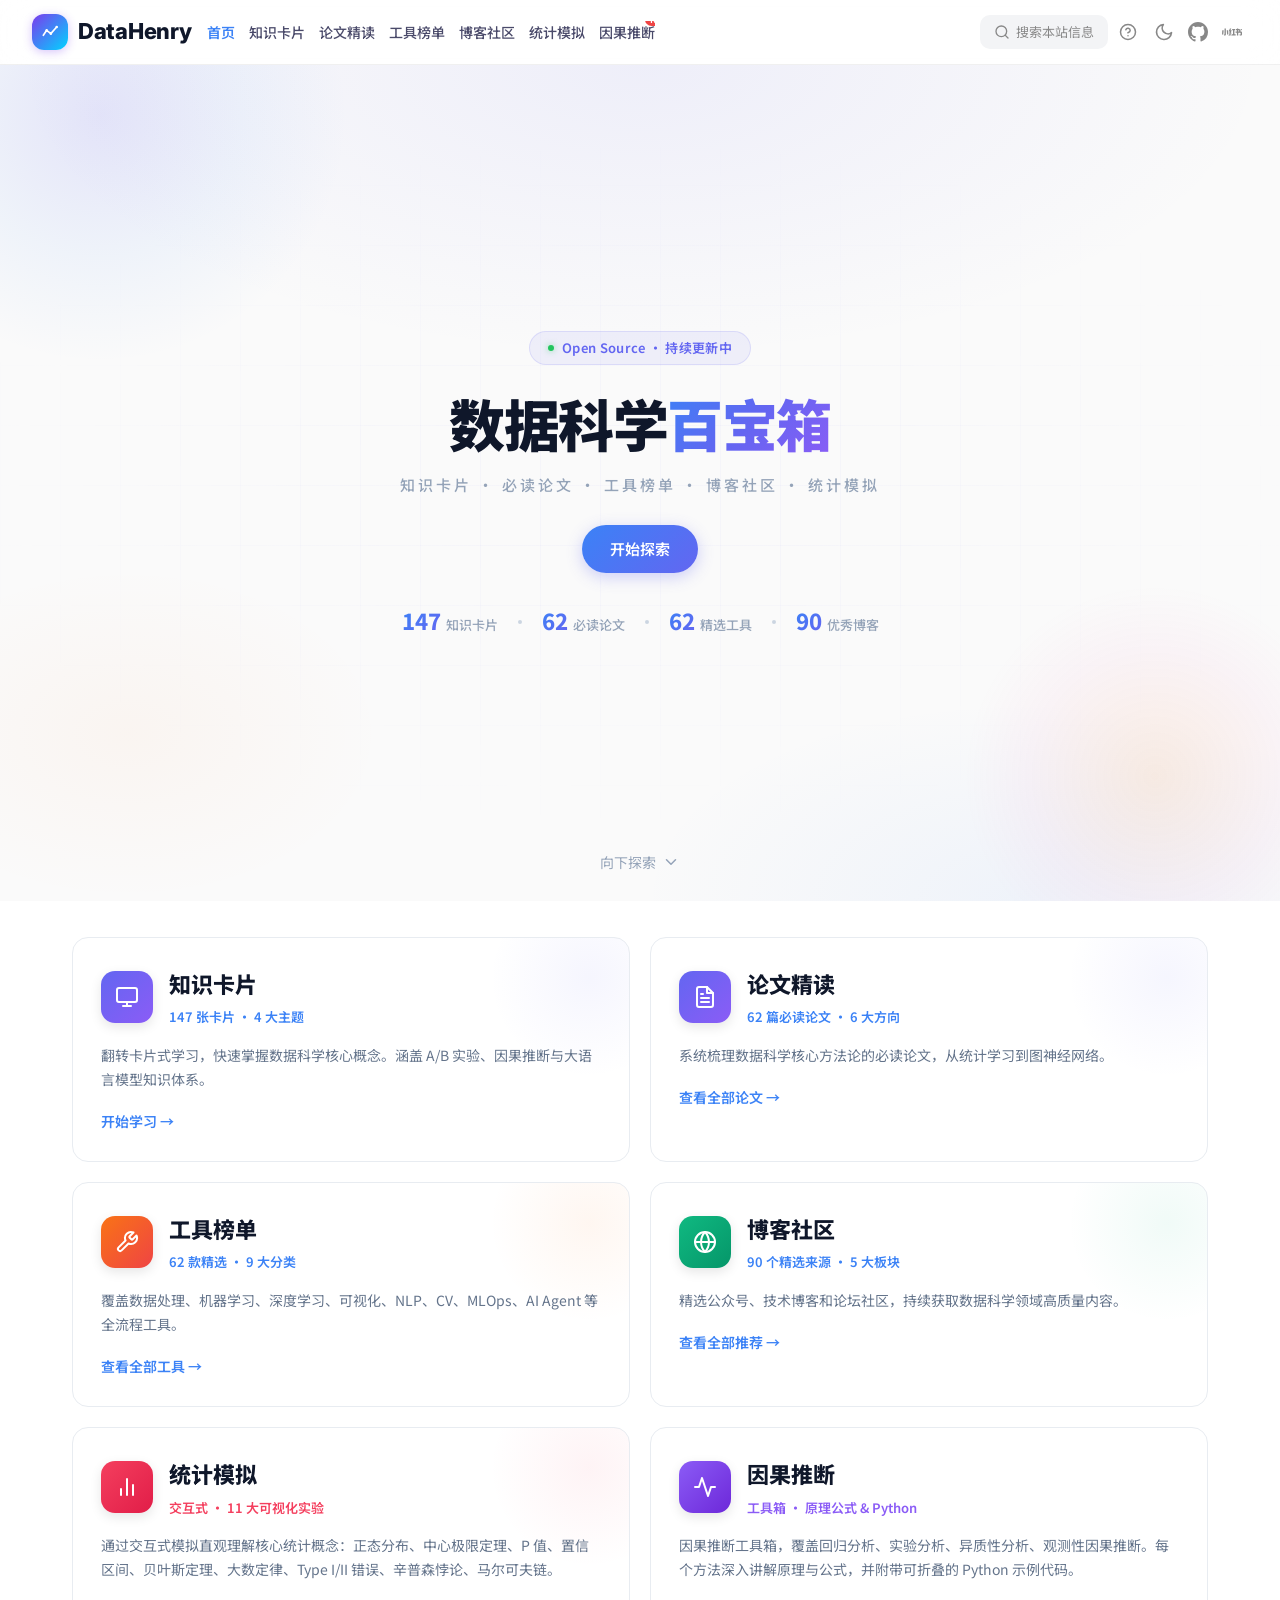
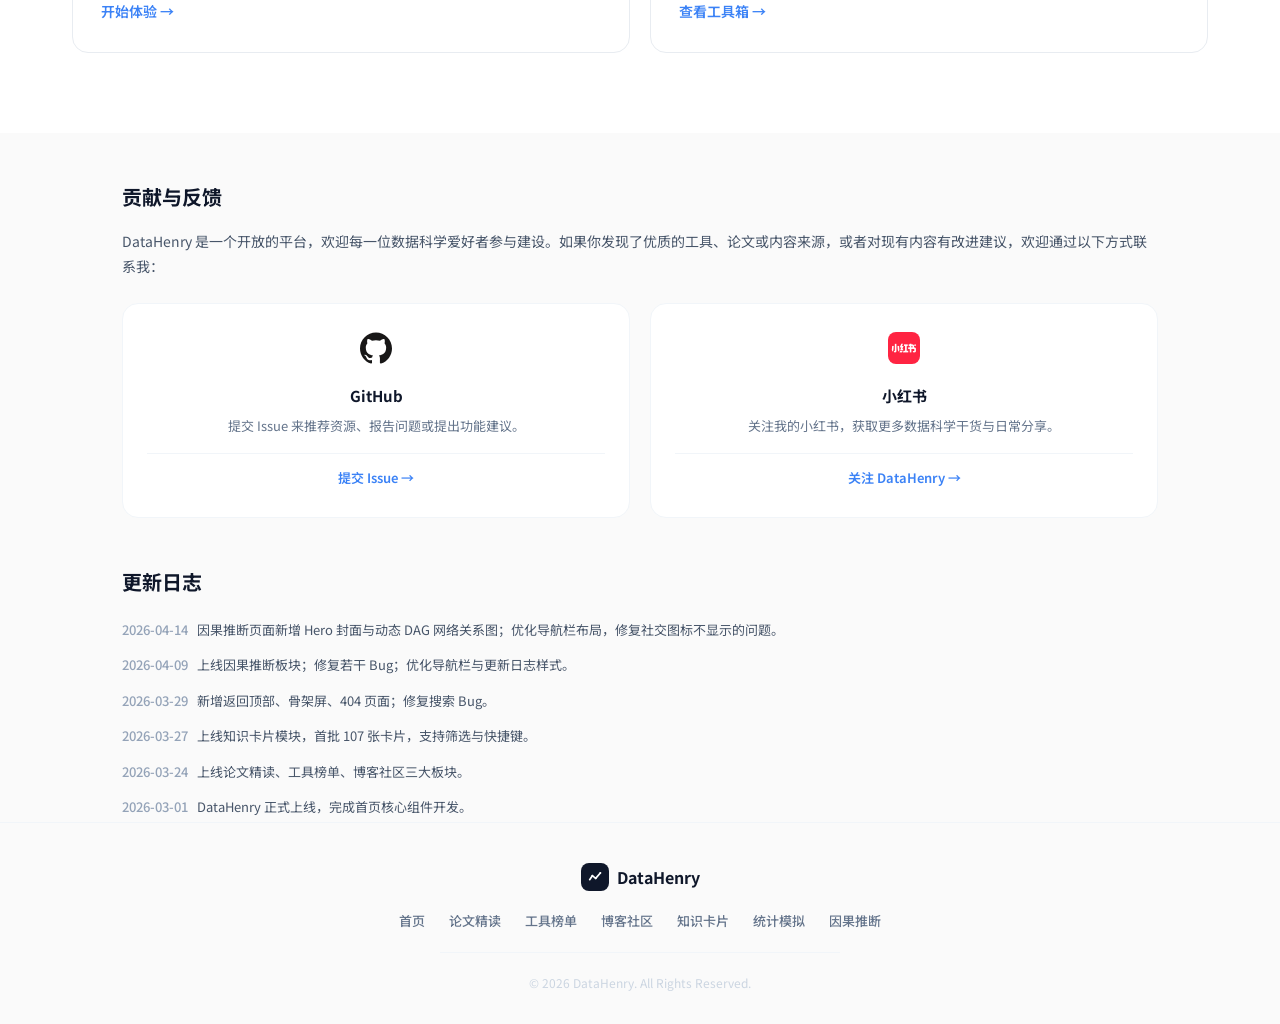
==== commit 3b3cad14: "fix: 修复导航栏社交图标溢出不显示；修复首页/about GitHub链接；统一CSS版本号破缓存" ====
--- a/index.html
+++ b/index.html
@@ -31,9 +31,9 @@
   </script>
   <script src="js/theme.js"></script>
   <link rel="icon" type="image/svg+xml" href="data:image/svg+xml,<svg xmlns='http://www.w3.org/2000/svg' viewBox='0 0 100 100'><defs><linearGradient id='g' x1='0' y1='0' x2='1' y2='1'><stop offset='0%25' stop-color='%237c3aed'/><stop offset='100%25' stop-color='%2300d4ff'/></linearGradient></defs><rect rx='20' width='100' height='100' fill='url(%23g)'/><polyline points='20 65 35 45 55 55 80 25' fill='none' stroke='white' stroke-width='8' stroke-linecap='round' stroke-linejoin='round'/><circle cx='35' cy='45' r='5' fill='white'/><circle cx='55' cy='55' r='5' fill='white'/><circle cx='80' cy='25' r='5' fill='white'/></svg>">
-  <link rel="stylesheet" href="css/style.css?v=20260329e">
+  <link rel="stylesheet" href="css/style.css?v=20260414b">
   <link rel="stylesheet" href="css/assistant.css?v=20260324">
-  <link rel="stylesheet" href="css/dark-mode.css?v=20260329b">
+  <link rel="stylesheet" href="css/dark-mode.css?v=20260414b">
   <link rel="preconnect" href="https://fonts.googleapis.com">
   <link rel="preconnect" href="https://fonts.gstatic.com" crossorigin>
   <link href="https://fonts.googleapis.com/css2?family=Noto+Sans+SC:wght@400;700&family=Inter:wght@800&display=swap" rel="stylesheet">
@@ -434,7 +434,7 @@
           </div>
           <h4 class="home-contribute-title">GitHub</h4>
           <p class="home-contribute-desc">提交 Issue 来推荐资源、报告问题或提出功能建议。</p>
-          <a class="home-contribute-link home-contribute-link-a" href="https://github.com/datahenry/datahenry.github.io/issues" target="_blank" rel="noopener">提交 Issue →</a>
+          <a class="home-contribute-link home-contribute-link-a" href="https://github.com/datahenry99/datascience/issues" target="_blank" rel="noopener">提交 Issue →</a>
         </div>
 
         <div class="home-contribute-card">
--- a/css/style.css
+++ b/css/style.css
@@ -36,7 +36,7 @@
   height: 64px;
   display: flex;
   align-items: center;
-  overflow: visible;
+  overflow: hidden;
 }
 
 .logo {
@@ -88,10 +88,11 @@
 .nav-links {
   display: flex;
   align-items: center;
-  gap: 16px;
-  margin-left: 20px;
+  gap: 14px;
+  margin-left: 16px;
   flex-shrink: 1;
   min-width: 0;
+  overflow: hidden;
 }
 
 .nav-link {
@@ -147,15 +148,15 @@
   display: flex;
   align-items: center;
   justify-content: center;
-  width: 36px;
-  height: 36px;
+  width: 32px;
+  height: 32px;
   color: #888;
   background: none;
   border: none;
   transition: all 0.2s;
   flex-shrink: 0;
   text-decoration: none;
-  margin-left: 6px;
+  margin-left: 4px;
 }
 
 .nav-changelog:hover {
@@ -165,8 +166,9 @@
 .nav-social {
   display: flex;
   align-items: center;
-  gap: 4px;
+  gap: 2px;
   flex-shrink: 0;
+  margin-left: 4px;
 }
 
 .nav-github,
@@ -174,9 +176,9 @@
   display: flex;
   align-items: center;
   justify-content: center;
-  width: 36px;
-  height: 36px;
-  border-radius: 10px;
+  width: 32px;
+  height: 32px;
+  border-radius: 8px;
   color: #888;
   transition: all 0.2s;
 }
@@ -1722,6 +1724,25 @@
 }
 
 /* ===== Responsive ===== */
+
+/* 中等屏幕：压缩导航栏确保社交图标可见 */
+@media (max-width: 1200px) {
+  .nav-links {
+    gap: 12px;
+    margin-left: 16px;
+  }
+  .nav-link {
+    font-size: 13px;
+  }
+  .nav-search {
+    padding: 6px 10px;
+    font-size: 12px;
+  }
+  .navbar-inner {
+    padding: 0 16px;
+  }
+}
+
 @media (max-width: 900px) {
   .hero-title {
     font-size: 42px;
--- a/css/dark-mode.css
+++ b/css/dark-mode.css
@@ -82,9 +82,9 @@
   display: flex;
   align-items: center;
   justify-content: center;
-  width: 36px;
-  height: 36px;
-  border-radius: 10px;
+  width: 32px;
+  height: 32px;
+  border-radius: 8px;
   border: none;
   background: transparent;
   color: #888;
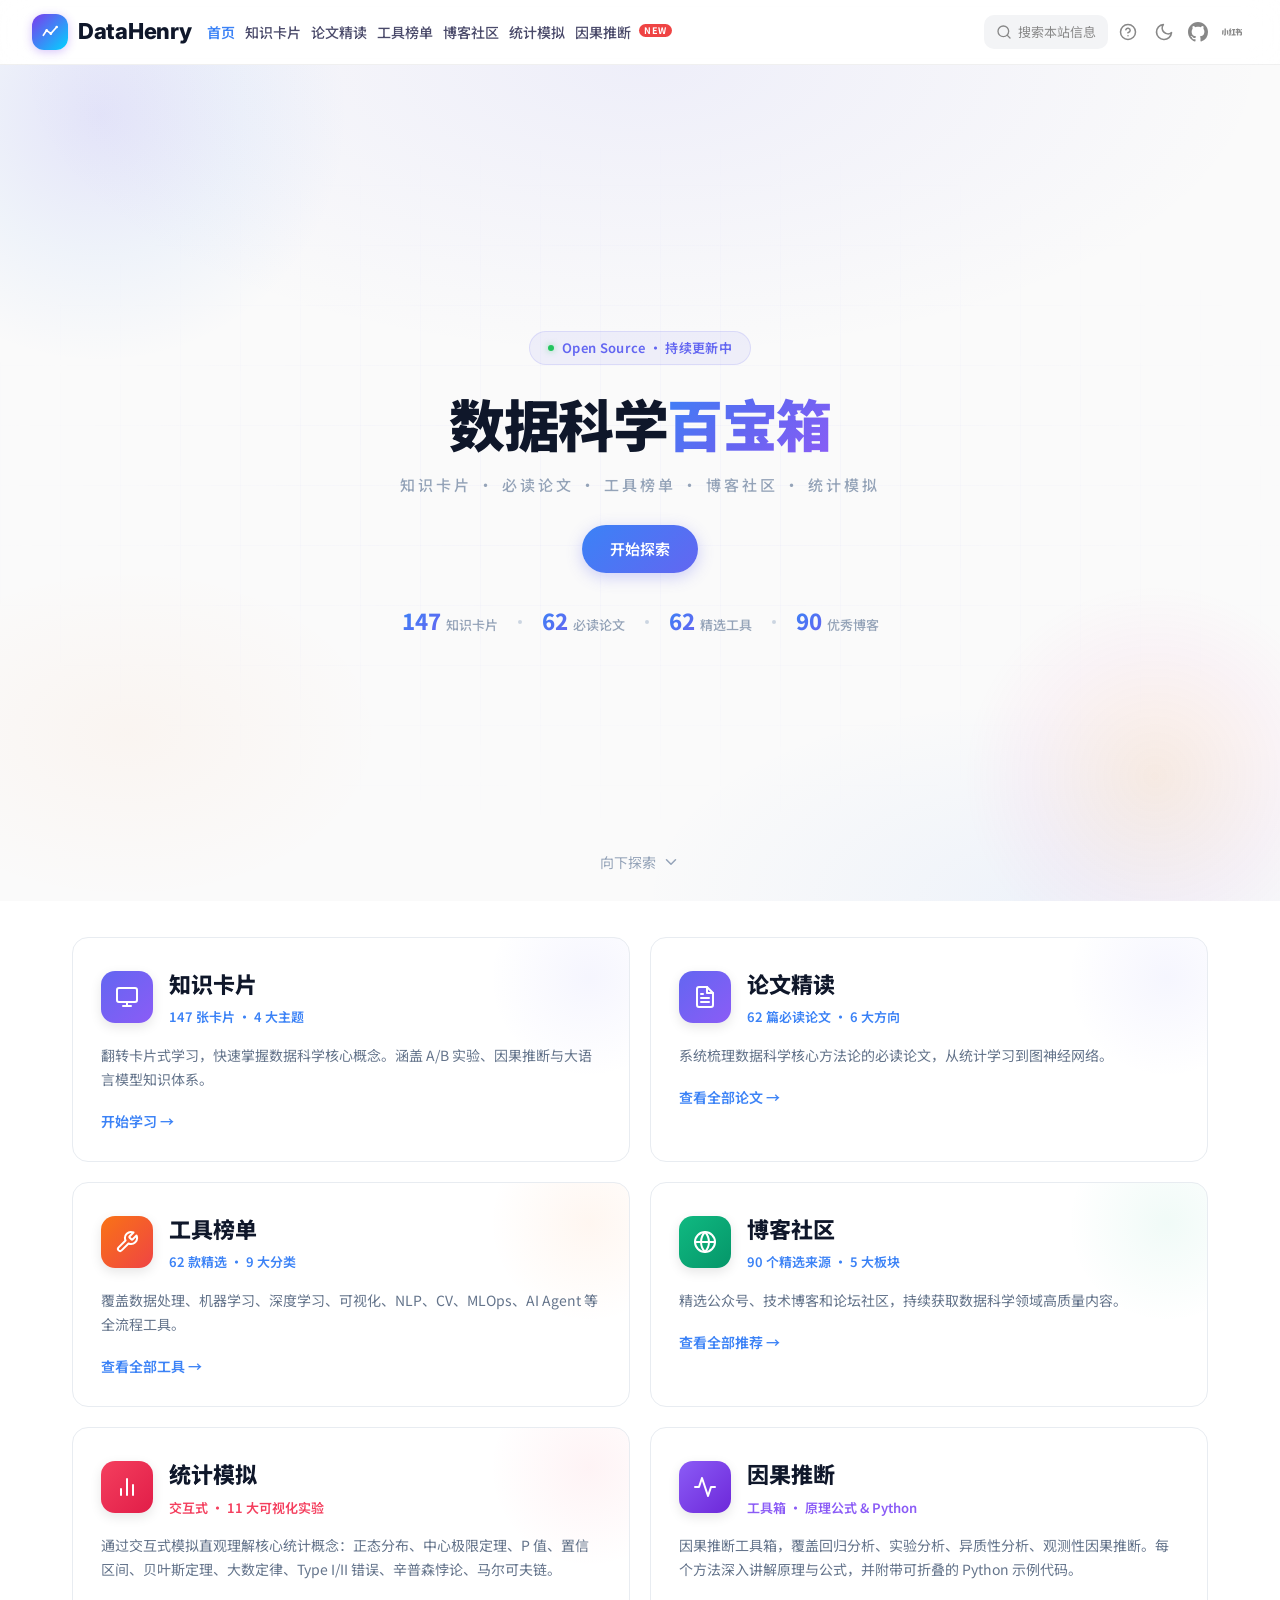
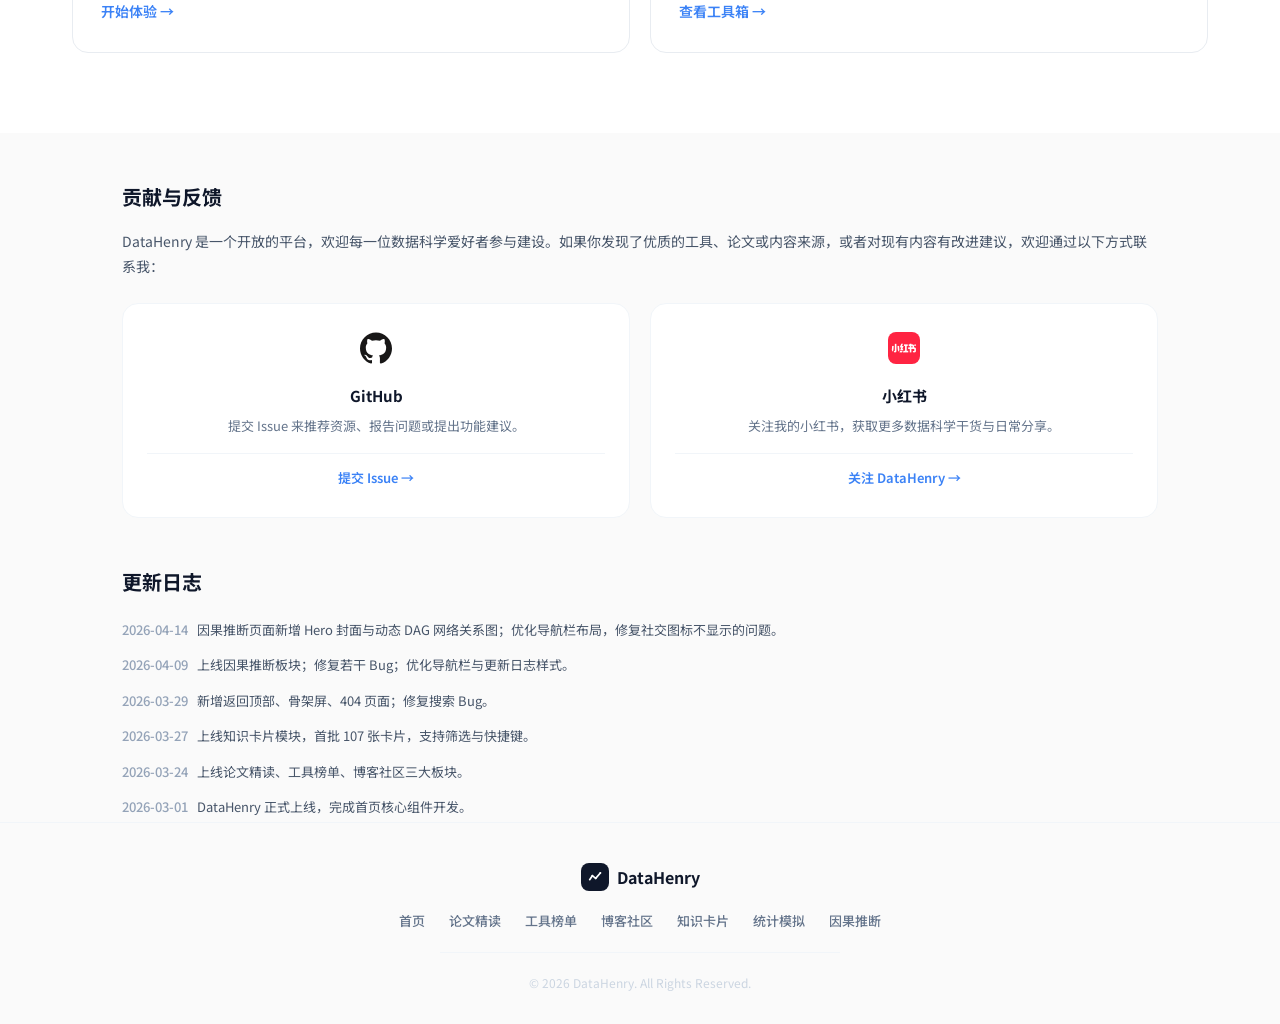
==== commit f268cee5: "fix: 修复导航栏社交图标不显示和NEW badge被裁剪问题 - 撤回 overflow:hidden（这是导致社交图标被隐藏的根因） - 将 NEW badge 从 absolute 定位改为 " ====
--- a/index.html
+++ b/index.html
@@ -31,9 +31,9 @@
   </script>
   <script src="js/theme.js"></script>
   <link rel="icon" type="image/svg+xml" href="data:image/svg+xml,<svg xmlns='http://www.w3.org/2000/svg' viewBox='0 0 100 100'><defs><linearGradient id='g' x1='0' y1='0' x2='1' y2='1'><stop offset='0%25' stop-color='%237c3aed'/><stop offset='100%25' stop-color='%2300d4ff'/></linearGradient></defs><rect rx='20' width='100' height='100' fill='url(%23g)'/><polyline points='20 65 35 45 55 55 80 25' fill='none' stroke='white' stroke-width='8' stroke-linecap='round' stroke-linejoin='round'/><circle cx='35' cy='45' r='5' fill='white'/><circle cx='55' cy='55' r='5' fill='white'/><circle cx='80' cy='25' r='5' fill='white'/></svg>">
-  <link rel="stylesheet" href="css/style.css?v=20260414b">
+  <link rel="stylesheet" href="css/style.css?v=20260414c">
   <link rel="stylesheet" href="css/assistant.css?v=20260324">
-  <link rel="stylesheet" href="css/dark-mode.css?v=20260414b">
+  <link rel="stylesheet" href="css/dark-mode.css?v=20260414c">
   <link rel="preconnect" href="https://fonts.googleapis.com">
   <link rel="preconnect" href="https://fonts.gstatic.com" crossorigin>
   <link href="https://fonts.googleapis.com/css2?family=Noto+Sans+SC:wght@400;700&family=Inter:wght@800&display=swap" rel="stylesheet">
--- a/css/style.css
+++ b/css/style.css
@@ -36,7 +36,7 @@
   height: 64px;
   display: flex;
   align-items: center;
-  overflow: hidden;
+  overflow: visible;
 }
 
 .logo {
@@ -88,11 +88,11 @@
 .nav-links {
   display: flex;
   align-items: center;
-  gap: 14px;
+  gap: 10px;
   margin-left: 16px;
   flex-shrink: 1;
   min-width: 0;
-  overflow: hidden;
+  overflow: visible;
 }
 
 .nav-link {
@@ -129,14 +129,15 @@
   font-size: 13px;
   color: #888;
   background: #f3f4f6;
-  padding: 7px 14px;
+  padding: 7px 12px;
   border-radius: 10px;
   cursor: pointer;
   transition: all 0.2s;
   margin-left: auto;
   min-width: 0;
   white-space: nowrap;
-  flex-shrink: 1;
+  flex-shrink: 2;
+  overflow: hidden;
 }
 
 .nav-search:hover {
@@ -927,12 +928,12 @@
 }
 
 .new-badge-nav {
-  position: absolute;
-  top: -8px;
-  right: -22px;
+  position: relative;
+  top: -1px;
+  right: auto;
   z-index: 2;
-  margin-left: 0;
-  vertical-align: baseline;
+  margin-left: 2px;
+  vertical-align: super;
   font-size: 9px;
   padding: 2px 5px;
   border-radius: 20px;
@@ -1728,8 +1729,8 @@
 /* 中等屏幕：压缩导航栏确保社交图标可见 */
 @media (max-width: 1200px) {
   .nav-links {
-    gap: 12px;
-    margin-left: 16px;
+    gap: 8px;
+    margin-left: 12px;
   }
   .nav-link {
     font-size: 13px;
@@ -1740,6 +1741,34 @@
   }
   .navbar-inner {
     padding: 0 16px;
+  }
+}
+
+@media (max-width: 1050px) {
+  .nav-links {
+    gap: 6px;
+    margin-left: 10px;
+  }
+  .nav-link {
+    font-size: 12.5px;
+  }
+  .nav-search {
+    padding: 5px 8px;
+    font-size: 11px;
+  }
+  .nav-changelog {
+    width: 28px;
+    height: 28px;
+    margin-left: 2px;
+  }
+  .nav-github,
+  .nav-xiaohongshu {
+    width: 28px;
+    height: 28px;
+  }
+  .nav-social {
+    gap: 1px;
+    margin-left: 2px;
   }
 }
 
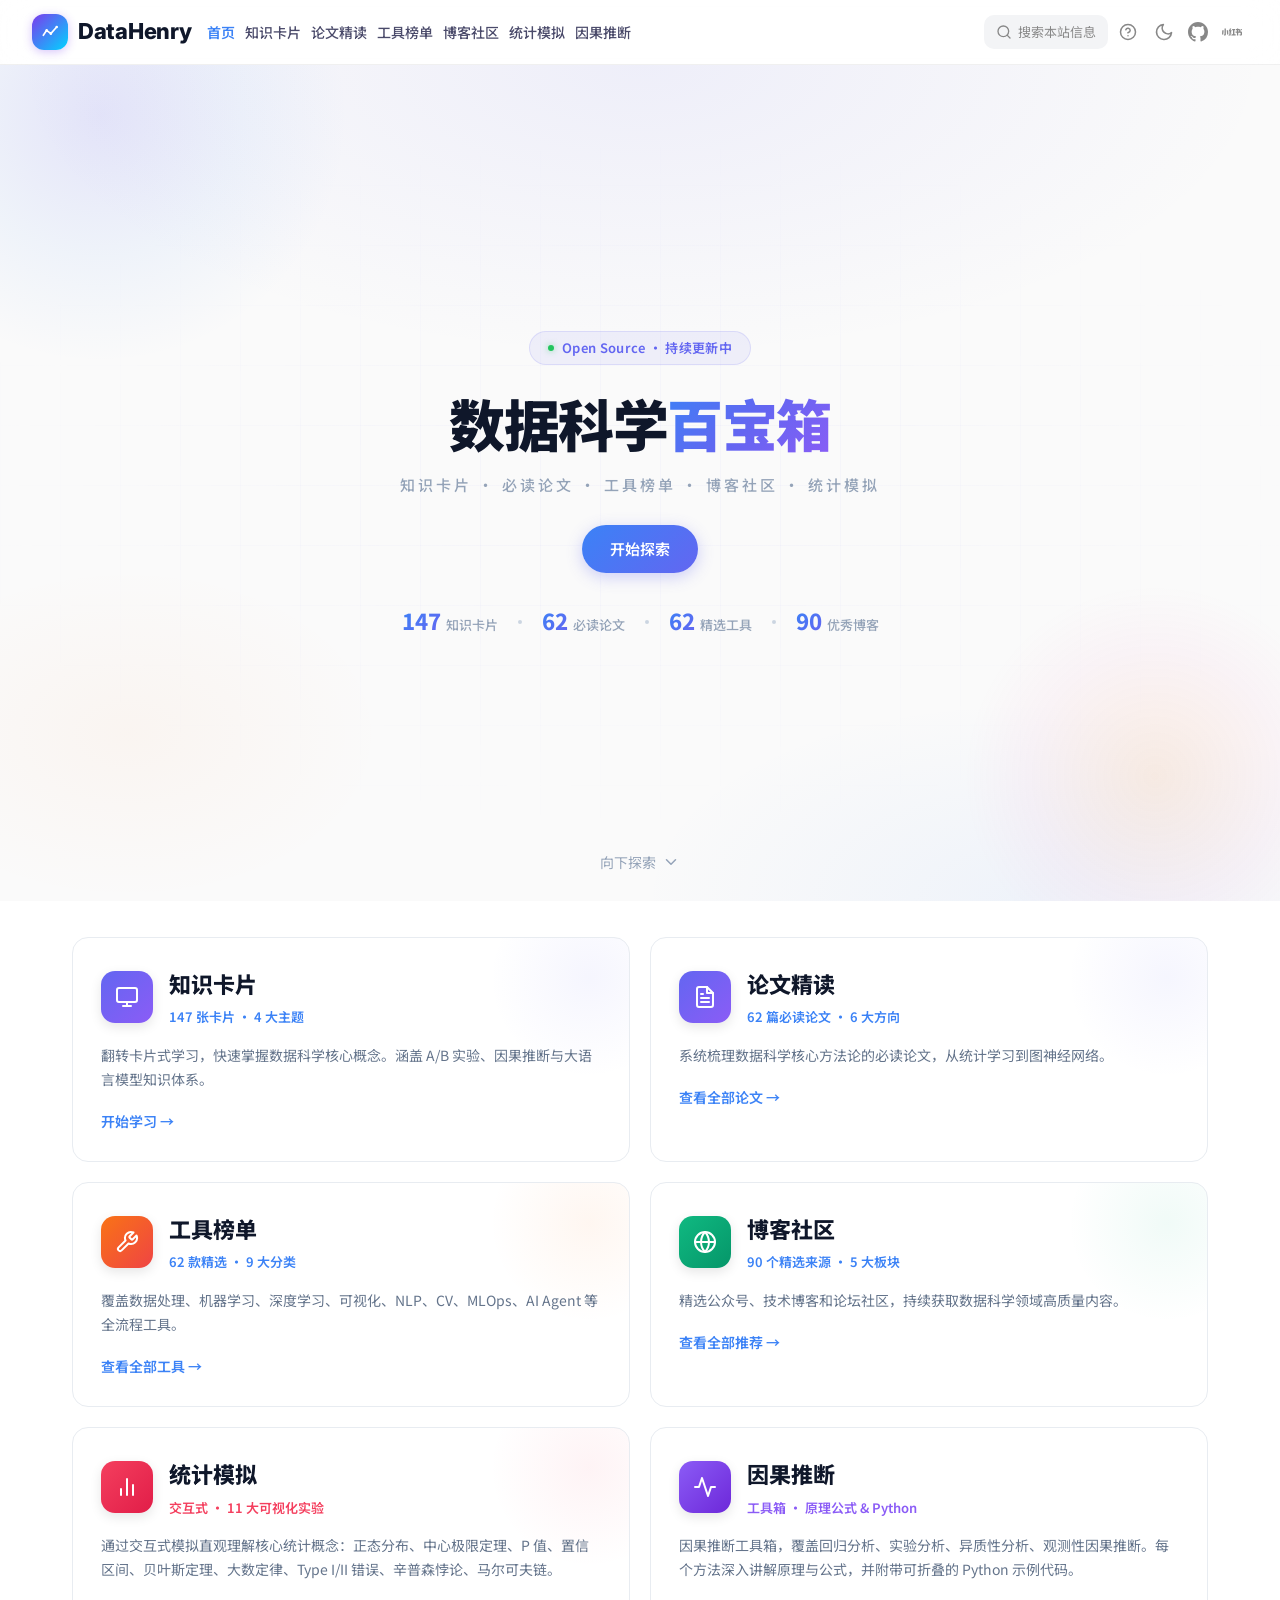
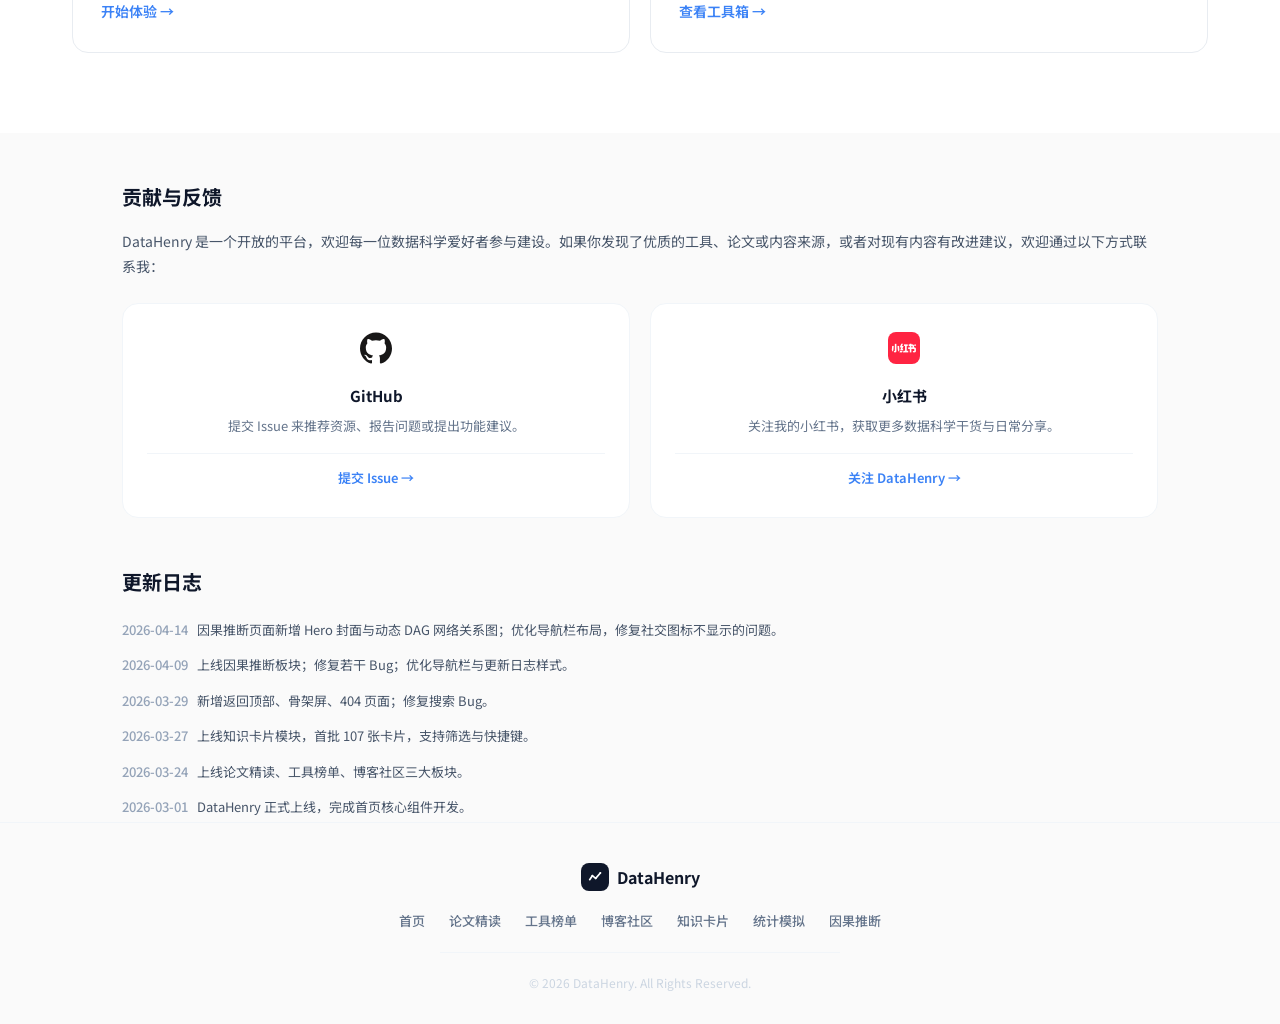
==== commit f3807294: "chore: 删除所有因果推断导航链接旁的 NEW 红色标记及对应 CSS" ====
--- a/index.html
+++ b/index.html
@@ -31,9 +31,9 @@
   </script>
   <script src="js/theme.js"></script>
   <link rel="icon" type="image/svg+xml" href="data:image/svg+xml,<svg xmlns='http://www.w3.org/2000/svg' viewBox='0 0 100 100'><defs><linearGradient id='g' x1='0' y1='0' x2='1' y2='1'><stop offset='0%25' stop-color='%237c3aed'/><stop offset='100%25' stop-color='%2300d4ff'/></linearGradient></defs><rect rx='20' width='100' height='100' fill='url(%23g)'/><polyline points='20 65 35 45 55 55 80 25' fill='none' stroke='white' stroke-width='8' stroke-linecap='round' stroke-linejoin='round'/><circle cx='35' cy='45' r='5' fill='white'/><circle cx='55' cy='55' r='5' fill='white'/><circle cx='80' cy='25' r='5' fill='white'/></svg>">
-  <link rel="stylesheet" href="css/style.css?v=20260414c">
+  <link rel="stylesheet" href="css/style.css?v=20260414d">
   <link rel="stylesheet" href="css/assistant.css?v=20260324">
-  <link rel="stylesheet" href="css/dark-mode.css?v=20260414c">
+  <link rel="stylesheet" href="css/dark-mode.css?v=20260414d">
   <link rel="preconnect" href="https://fonts.googleapis.com">
   <link rel="preconnect" href="https://fonts.gstatic.com" crossorigin>
   <link href="https://fonts.googleapis.com/css2?family=Noto+Sans+SC:wght@400;700&family=Inter:wght@800&display=swap" rel="stylesheet">
@@ -56,7 +56,7 @@
         <a href="pages/tools.html" class="nav-link">工具榜单</a>
         <a href="pages/articles.html" class="nav-link">博客社区</a>
         <a href="pages/stat-intuition.html" class="nav-link">统计模拟</a>
-        <a href="pages/causal-inference.html" class="nav-link">因果推断<span class="new-badge new-badge-nav">NEW</span></a>
+        <a href="pages/causal-inference.html" class="nav-link">因果推断</a>
       </nav>
       <div class="nav-search">
         <svg width="16" height="16" viewBox="0 0 24 24" fill="none" stroke="currentColor" stroke-width="2" stroke-linecap="round" stroke-linejoin="round">
--- a/css/style.css
+++ b/css/style.css
@@ -927,17 +927,6 @@
   margin-left: 4px;
 }
 
-.new-badge-nav {
-  position: relative;
-  top: -1px;
-  right: auto;
-  z-index: 2;
-  margin-left: 2px;
-  vertical-align: super;
-  font-size: 9px;
-  padding: 2px 5px;
-  border-radius: 20px;
-}
 
 /* --- 更新日志 --- */
 .home-changelog-scroll {
